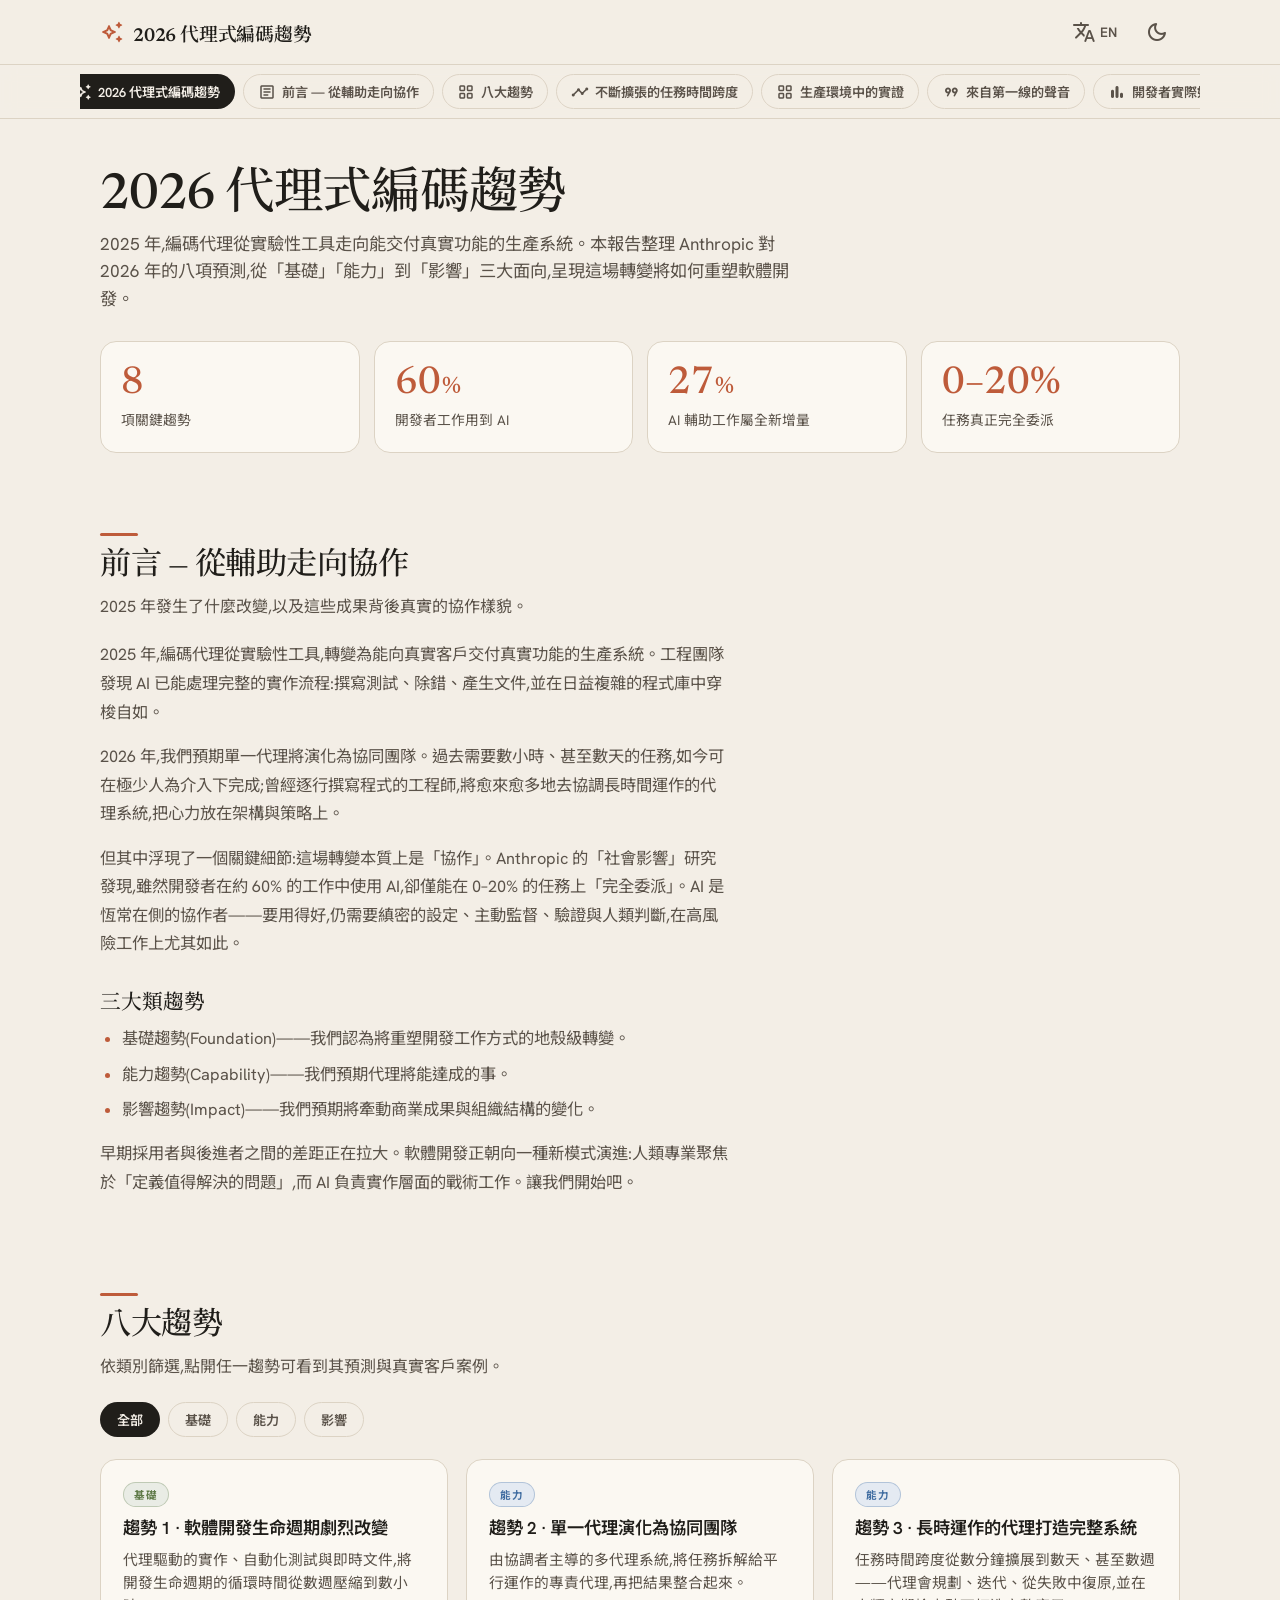
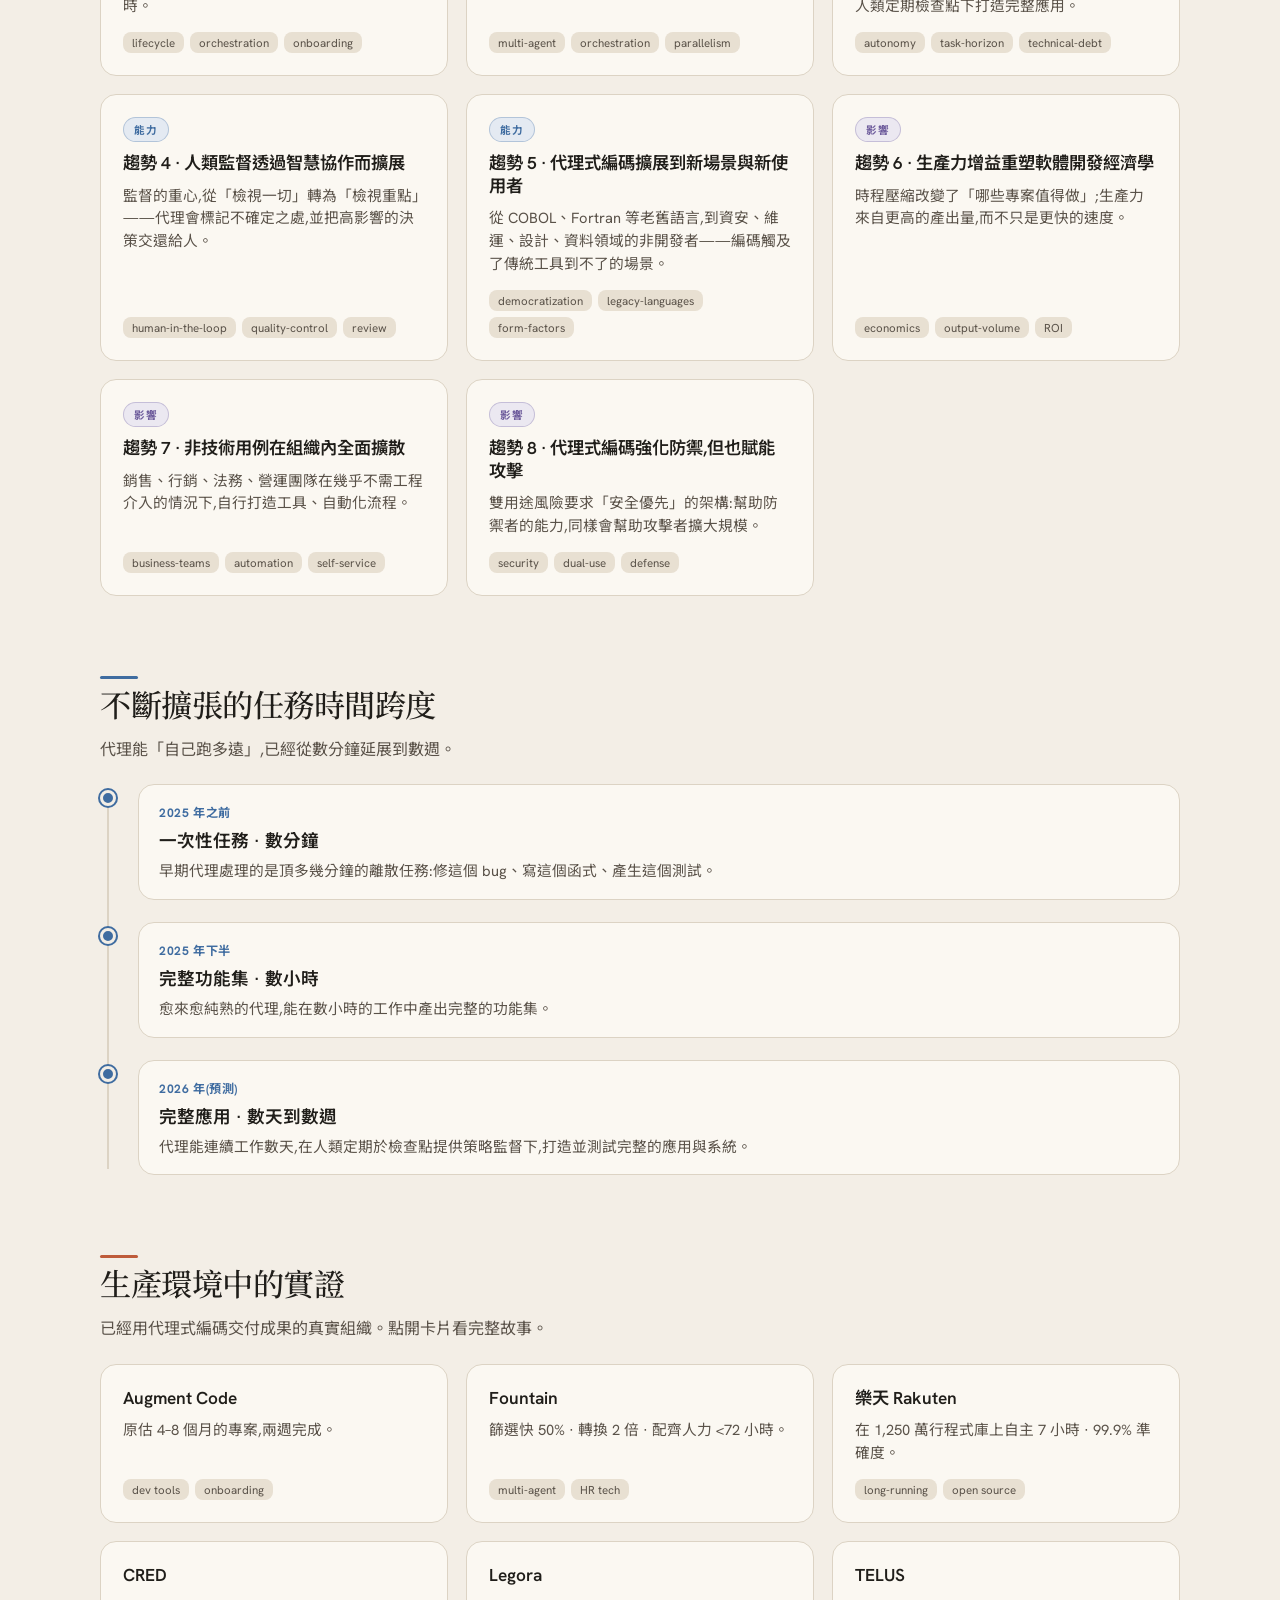
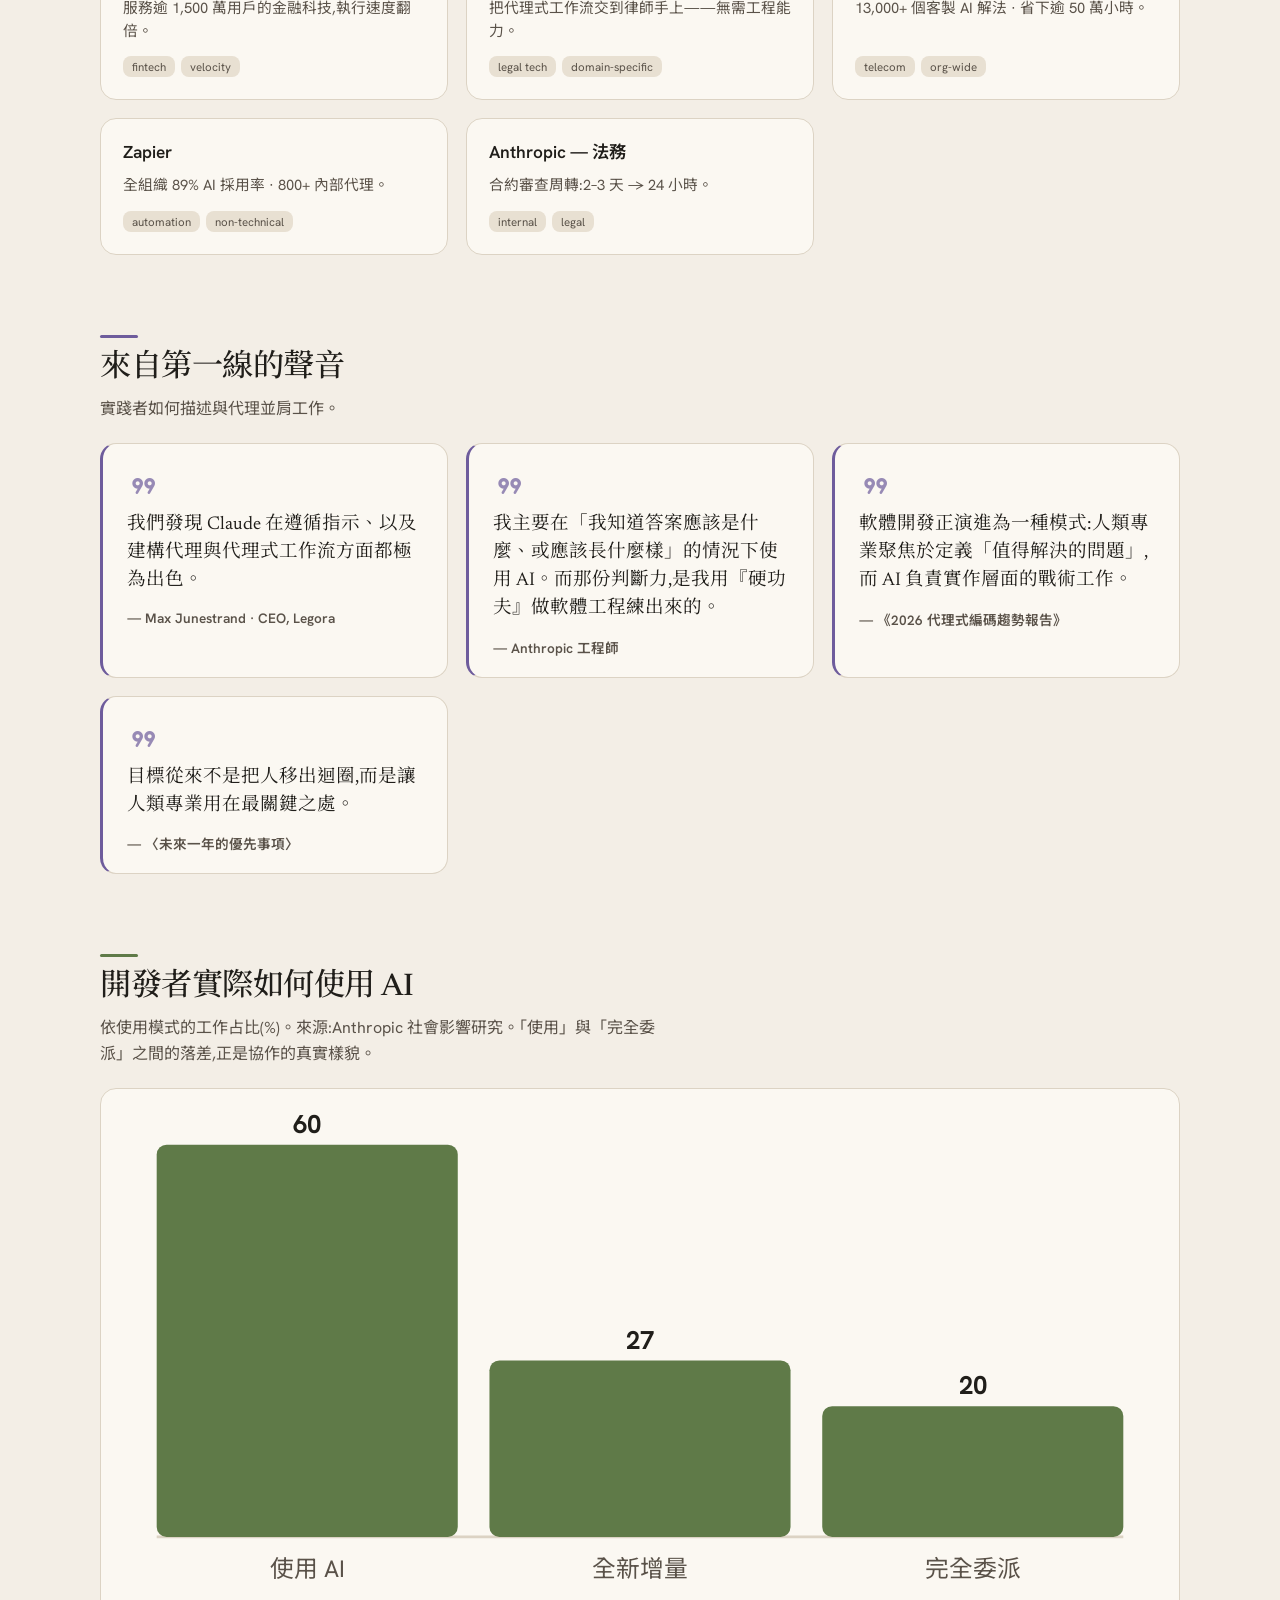
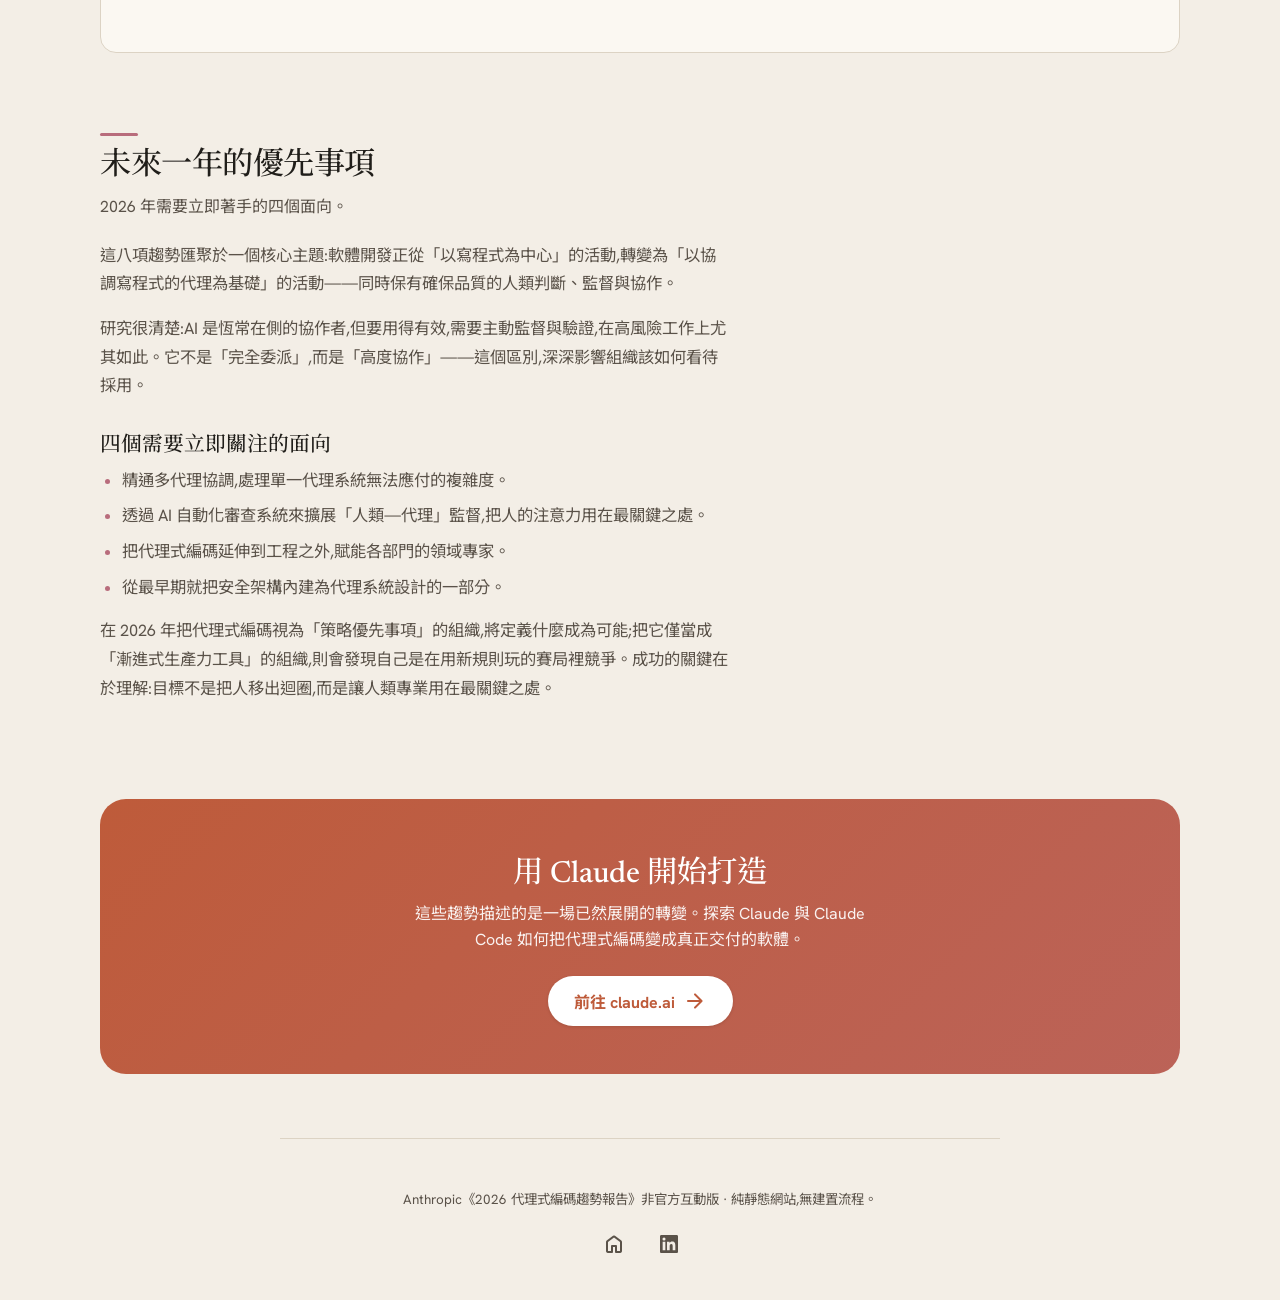
==== index.html @ 411f6395 "fix: 語言改由網址決定,切換鈕改成真的連結 原本要看哪一種語言是 localStorage 說了算:同一個網址在不同人的瀏覽器 裡會顯示不同語言,分享出去的連結也不保證對方看到的跟自己一樣。搜尋 " ====
<!DOCTYPE html>
<html lang="zh-Hant" data-theme="light">
<head>
  <!-- ==== Google Analytics 4 (Measurement ID: G-Z0P1RP3BFQ) ==== -->
  <script async src="https://www.googletagmanager.com/gtag/js?id=G-Z0P1RP3BFQ"></script>
  <script>
    window.dataLayer = window.dataLayer || [];
    function gtag(){ dataLayer.push(arguments); }
    gtag('js', new Date());
    gtag('config', 'G-Z0P1RP3BFQ');
  </script>

  <meta charset="UTF-8" />
  <meta name="viewport" content="width=device-width, initial-scale=1.0, viewport-fit=cover" />

  <!-- ==== Primary meta (filled by app.js from SITE_META) ==== -->
  <title>2026 代理式編碼趨勢 · 編碼代理正如何重塑軟體開發</title>
  <meta name="description" content="2025 年,編碼代理從實驗性工具走向能交付真實功能的生產系統。本報告整理 Anthropic 對 2026 年的八項預測,從「基礎」「能力」到「影響」三大面向,呈現這場轉變將如何重塑軟體開發。" />
  <link rel="canonical" href="https://anthropic-agentic-coding-trend-2026.peteraim.com/" />
  <meta name="theme-color" content="#BE5B3A" />

  <!-- ==== Open Graph ==== -->
  <meta property="og:type" content="website" />
  <meta property="og:title" content="2026 代理式編碼趨勢 · 編碼代理正如何重塑軟體開發" />
  <meta property="og:description" content="2025 年,編碼代理從實驗性工具走向能交付真實功能的生產系統。本報告整理 Anthropic 對 2026 年的八項預測,從「基礎」「能力」到「影響」三大面向,呈現這場轉變將如何重塑軟體開發。" />
  <meta property="og:url" content="https://anthropic-agentic-coding-trend-2026.peteraim.com/" />
  <meta property="og:image" content="https://anthropic-agentic-coding-trend-2026.peteraim.com/assets/og-image.png" />

  <!-- ==== Twitter ==== -->
  <meta name="twitter:card" content="summary_large_image" />
  <meta name="twitter:title" content="2026 代理式編碼趨勢 · 編碼代理正如何重塑軟體開發" />
  <meta name="twitter:description" content="2025 年,編碼代理從實驗性工具走向能交付真實功能的生產系統。本報告整理 Anthropic 對 2026 年的八項預測,從「基礎」「能力」到「影響」三大面向,呈現這場轉變將如何重塑軟體開發。" />
  <meta name="twitter:image" content="https://anthropic-agentic-coding-trend-2026.peteraim.com/assets/og-image.png" />

  <!-- ==== JSON-LD structured data ==== -->
  <script type="application/ld+json">
  {
    "@context": "https://schema.org",
    "@type": "WebSite",
    "name": "2026 代理式編碼趨勢 · 編碼代理正如何重塑軟體開發",
    "description": "2025 年,編碼代理從實驗性工具走向能交付真實功能的生產系統。本報告整理 Anthropic 對 2026 年的八項預測,從「基礎」「能力」到「影響」三大面向,呈現這場轉變將如何重塑軟體開發。",
    "url": "https://anthropic-agentic-coding-trend-2026.peteraim.com"
  }
  </script>

  <!-- ==== Fonts + icons (CDN, no local files) ==== -->
  <link rel="preconnect" href="https://fonts.googleapis.com" />
  <link rel="preconnect" href="https://fonts.gstatic.com" crossorigin />
  <link href="https://fonts.googleapis.com/css2?family=Newsreader:opsz,wght@6..72,400;6..72,500;6..72,600&family=Hanken+Grotesk:wght@400;500;600;700&family=Noto+Sans+TC:wght@400;500;700&family=Noto+Serif+TC:wght@500;600&display=swap" rel="stylesheet" />
  <link href="https://fonts.googleapis.com/css2?family=Material+Symbols+Rounded:opsz,wght,FILL,GRAD@24,400,0,0&display=swap" rel="stylesheet" />

  <link rel="stylesheet" href="assets/styles.css" />
</head>
<body>
  <!-- ==== App bar ==== -->
  <header class="appbar">
    <div class="appbar__inner">
      <a class="brand" href="#top">
        <span class="material-symbols-rounded brand__logo">auto_awesome</span>
        <span class="brand__name" id="brandName">2026 代理式編碼趨勢</span>
      </a>

      <div class="appbar__actions">
        <a class="icon-btn" id="langToggle" href="/en/"
           hreflang="en" rel="alternate" lang="en"
           title="English" aria-label="Read this page in English">
          <span class="material-symbols-rounded">translate</span>
          <span class="icon-btn__txt">EN</span>
        </a>

        <button class="icon-btn" id="themeToggle" type="button"
                title="Theme" aria-label="Toggle theme / 切換主題">
          <span class="material-symbols-rounded" id="themeIcon">dark_mode</span>
        </button>
      </div>
    </div>
  </header>

  <!-- ==== Sticky section nav (auto-generated anchor pills + scrollspy) ==== -->
  <nav class="sectionnav" id="sectionNav" aria-label="Section navigation">
    <div class="sectionnav__inner" id="sectionNavInner"></div>
  </nav>

  <span id="top"></span>

  <!-- ==== Composite sections (rendered in order from SITE_SECTIONS) ==== -->
  <main id="sections" aria-live="polite">
<section class="section section--hero" id="overview" aria-labelledby="overview-heading"><header class="section-head"><h2 id="overview-heading">2026 代理式編碼趨勢</h2><p class="section-head__sub">2025 年,編碼代理從實驗性工具走向能交付真實功能的生產系統。本報告整理 Anthropic 對 2026 年的八項預測,從「基礎」「能力」到「影響」三大面向,呈現這場轉變將如何重塑軟體開發。</p></header><div class="hero__stats"><div class="hero__stat" data-item=""><b class="hero__stat-value"><span data-count="8">8</span></b><span class="hero__stat-label">項關鍵趨勢</span></div><div class="hero__stat" data-item=""><b class="hero__stat-value"><span data-count="60">60</span><span class="hero__stat-affix">%</span></b><span class="hero__stat-label">開發者工作用到 AI</span></div><div class="hero__stat" data-item=""><b class="hero__stat-value"><span data-count="27">27</span><span class="hero__stat-affix">%</span></b><span class="hero__stat-label">AI 輔助工作屬全新增量</span></div><div class="hero__stat" data-item=""><b class="hero__stat-value"><span>0–20%</span></b><span class="hero__stat-label">任務真正完全委派</span></div></div></section><section class="section section--prose" id="foreword" aria-labelledby="foreword-heading"><header class="section-head"><h2 id="foreword-heading">前言 — 從輔助走向協作</h2><p class="section-head__sub">2025 年發生了什麼改變,以及這些成果背後真實的協作樣貌。</p></header><div class="prose" data-item=""><p>2025 年,編碼代理從實驗性工具,轉變為能向真實客戶交付真實功能的生產系統。工程團隊發現 AI 已能處理完整的實作流程:撰寫測試、除錯、產生文件,並在日益複雜的程式庫中穿梭自如。</p><p>2026 年,我們預期單一代理將演化為協同團隊。過去需要數小時、甚至數天的任務,如今可在極少人為介入下完成;曾經逐行撰寫程式的工程師,將愈來愈多地去協調長時間運作的代理系統,把心力放在架構與策略上。</p><p>但其中浮現了一個關鍵細節:這場轉變本質上是「協作」。Anthropic 的「社會影響」研究發現,雖然開發者在約 60% 的工作中使用 AI,卻僅能在 0–20% 的任務上「完全委派」。AI 是恆常在側的協作者——要用得好,仍需要縝密的設定、主動監督、驗證與人類判斷,在高風險工作上尤其如此。</p><h3>三大類趨勢</h3><ul><li>基礎趨勢(Foundation)——我們認為將重塑開發工作方式的地殼級轉變。</li><li>能力趨勢(Capability)——我們預期代理將能達成的事。</li><li>影響趨勢(Impact)——我們預期將牽動商業成果與組織結構的變化。</li></ul><p>早期採用者與後進者之間的差距正在拉大。軟體開發正朝向一種新模式演進:人類專業聚焦於「定義值得解決的問題」,而 AI 負責實作層面的戰術工作。讓我們開始吧。</p></div></section><section class="section section--cards" id="trends" aria-labelledby="trends-heading"><header class="section-head"><h2 id="trends-heading">八大趨勢</h2><p class="section-head__sub">依類別篩選,點開任一趨勢可看到其預測與真實客戶案例。</p></header><div class="chips" role="group" data-section="trends"><button class="chip chip--all chip--active" type="button" data-group="all" aria-pressed="true">全部</button><button class="chip chip--foundation" type="button" data-group="foundation" aria-pressed="false">基礎</button><button class="chip chip--capability" type="button" data-group="capability" aria-pressed="false">能力</button><button class="chip chip--impact" type="button" data-group="impact" aria-pressed="false">影響</button></div><div class="grid"><article class="card" tabindex="0" role="button" data-item="" data-group="foundation" data-slug="trend-1-sdlc" aria-label="趨勢 1 · 軟體開發生命週期劇烈改變"><div class="card__badges"><span class="card__badge badge--foundation">基礎</span></div><h3 class="card__title">趨勢 1 · 軟體開發生命週期劇烈改變</h3><p class="card__summary">代理驅動的實作、自動化測試與即時文件,將開發生命週期的循環時間從數週壓縮到數小時。</p><div class="card__tags"><span class="tag">lifecycle</span><span class="tag">orchestration</span><span class="tag">onboarding</span></div></article><article class="card" tabindex="0" role="button" data-item="" data-group="capability" data-slug="trend-2-coordinated-teams" aria-label="趨勢 2 · 單一代理演化為協同團隊"><div class="card__badges"><span class="card__badge badge--capability">能力</span></div><h3 class="card__title">趨勢 2 · 單一代理演化為協同團隊</h3><p class="card__summary">由協調者主導的多代理系統,將任務拆解給平行運作的專責代理,再把結果整合起來。</p><div class="card__tags"><span class="tag">multi-agent</span><span class="tag">orchestration</span><span class="tag">parallelism</span></div></article><article class="card" tabindex="0" role="button" data-item="" data-group="capability" data-slug="trend-3-long-running" aria-label="趨勢 3 · 長時運作的代理打造完整系統"><div class="card__badges"><span class="card__badge badge--capability">能力</span></div><h3 class="card__title">趨勢 3 · 長時運作的代理打造完整系統</h3><p class="card__summary">任務時間跨度從數分鐘擴展到數天、甚至數週——代理會規劃、迭代、從失敗中復原,並在人類定期檢查點下打造完整應用。</p><div class="card__tags"><span class="tag">autonomy</span><span class="tag">task-horizon</span><span class="tag">technical-debt</span></div></article><article class="card" tabindex="0" role="button" data-item="" data-group="capability" data-slug="trend-4-human-oversight" aria-label="趨勢 4 · 人類監督透過智慧協作而擴展"><div class="card__badges"><span class="card__badge badge--capability">能力</span></div><h3 class="card__title">趨勢 4 · 人類監督透過智慧協作而擴展</h3><p class="card__summary">監督的重心,從「檢視一切」轉為「檢視重點」——代理會標記不確定之處,並把高影響的決策交還給人。</p><div class="card__tags"><span class="tag">human-in-the-loop</span><span class="tag">quality-control</span><span class="tag">review</span></div></article><article class="card" tabindex="0" role="button" data-item="" data-group="capability" data-slug="trend-5-new-surfaces" aria-label="趨勢 5 · 代理式編碼擴展到新場景與新使用者"><div class="card__badges"><span class="card__badge badge--capability">能力</span></div><h3 class="card__title">趨勢 5 · 代理式編碼擴展到新場景與新使用者</h3><p class="card__summary">從 COBOL、Fortran 等老舊語言,到資安、維運、設計、資料領域的非開發者——編碼觸及了傳統工具到不了的場景。</p><div class="card__tags"><span class="tag">democratization</span><span class="tag">legacy-languages</span><span class="tag">form-factors</span></div></article><article class="card" tabindex="0" role="button" data-item="" data-group="impact" data-slug="trend-6-economics" aria-label="趨勢 6 · 生產力增益重塑軟體開發經濟學"><div class="card__badges"><span class="card__badge badge--impact">影響</span></div><h3 class="card__title">趨勢 6 · 生產力增益重塑軟體開發經濟學</h3><p class="card__summary">時程壓縮改變了「哪些專案值得做」;生產力來自更高的產出量,而不只是更快的速度。</p><div class="card__tags"><span class="tag">economics</span><span class="tag">output-volume</span><span class="tag">ROI</span></div></article><article class="card" tabindex="0" role="button" data-item="" data-group="impact" data-slug="trend-7-non-technical" aria-label="趨勢 7 · 非技術用例在組織內全面擴散"><div class="card__badges"><span class="card__badge badge--impact">影響</span></div><h3 class="card__title">趨勢 7 · 非技術用例在組織內全面擴散</h3><p class="card__summary">銷售、行銷、法務、營運團隊在幾乎不需工程介入的情況下,自行打造工具、自動化流程。</p><div class="card__tags"><span class="tag">business-teams</span><span class="tag">automation</span><span class="tag">self-service</span></div></article><article class="card" tabindex="0" role="button" data-item="" data-group="impact" data-slug="trend-8-security" aria-label="趨勢 8 · 代理式編碼強化防禦,但也賦能攻擊"><div class="card__badges"><span class="card__badge badge--impact">影響</span></div><h3 class="card__title">趨勢 8 · 代理式編碼強化防禦,但也賦能攻擊</h3><p class="card__summary">雙用途風險要求「安全優先」的架構:幫助防禦者的能力,同樣會幫助攻擊者擴大規模。</p><div class="card__tags"><span class="tag">security</span><span class="tag">dual-use</span><span class="tag">defense</span></div></article></div></section><section class="section section--timeline" id="evolution" data-accent="blue" aria-labelledby="evolution-heading"><header class="section-head"><h2 id="evolution-heading">不斷擴張的任務時間跨度</h2><p class="section-head__sub">代理能「自己跑多遠」,已經從數分鐘延展到數週。</p></header><ol class="timeline"><li class="tl-item" data-item=""><div class="tl-dot" aria-hidden="true"></div><div class="tl-card"><span class="tl-date">2025 年之前</span><h3 class="tl-title">一次性任務 · 數分鐘</h3><p class="tl-body">早期代理處理的是頂多幾分鐘的離散任務:修這個 bug、寫這個函式、產生這個測試。</p></div></li><li class="tl-item" data-item=""><div class="tl-dot" aria-hidden="true"></div><div class="tl-card"><span class="tl-date">2025 年下半</span><h3 class="tl-title">完整功能集 · 數小時</h3><p class="tl-body">愈來愈純熟的代理,能在數小時的工作中產出完整的功能集。</p></div></li><li class="tl-item" data-item=""><div class="tl-dot" aria-hidden="true"></div><div class="tl-card"><span class="tl-date">2026 年(預測)</span><h3 class="tl-title">完整應用 · 數天到數週</h3><p class="tl-body">代理能連續工作數天,在人類定期於檢查點提供策略監督下,打造並測試完整的應用與系統。</p></div></li></ol></section><section class="section section--cards" id="customers" aria-labelledby="customers-heading"><header class="section-head"><h2 id="customers-heading">生產環境中的實證</h2><p class="section-head__sub">已經用代理式編碼交付成果的真實組織。點開卡片看完整故事。</p></header><div class="grid"><article class="card" tabindex="0" role="button" data-item="" data-group="" data-slug="case-augment" aria-label="Augment Code"><h3 class="card__title">Augment Code</h3><p class="card__summary">原估 4–8 個月的專案,兩週完成。</p><div class="card__tags"><span class="tag">dev tools</span><span class="tag">onboarding</span></div></article><article class="card" tabindex="0" role="button" data-item="" data-group="" data-slug="case-fountain" aria-label="Fountain"><h3 class="card__title">Fountain</h3><p class="card__summary">篩選快 50% · 轉換 2 倍 · 配齊人力 &lt;72 小時。</p><div class="card__tags"><span class="tag">multi-agent</span><span class="tag">HR tech</span></div></article><article class="card" tabindex="0" role="button" data-item="" data-group="" data-slug="case-rakuten" aria-label="樂天 Rakuten"><h3 class="card__title">樂天 Rakuten</h3><p class="card__summary">在 1,250 萬行程式庫上自主 7 小時 · 99.9% 準確度。</p><div class="card__tags"><span class="tag">long-running</span><span class="tag">open source</span></div></article><article class="card" tabindex="0" role="button" data-item="" data-group="" data-slug="case-cred" aria-label="CRED"><h3 class="card__title">CRED</h3><p class="card__summary">服務逾 1,500 萬用戶的金融科技,執行速度翻倍。</p><div class="card__tags"><span class="tag">fintech</span><span class="tag">velocity</span></div></article><article class="card" tabindex="0" role="button" data-item="" data-group="" data-slug="case-legora" aria-label="Legora"><h3 class="card__title">Legora</h3><p class="card__summary">把代理式工作流交到律師手上——無需工程能力。</p><div class="card__tags"><span class="tag">legal tech</span><span class="tag">domain-specific</span></div></article><article class="card" tabindex="0" role="button" data-item="" data-group="" data-slug="case-telus" aria-label="TELUS"><h3 class="card__title">TELUS</h3><p class="card__summary">13,000+ 個客製 AI 解法 · 省下逾 50 萬小時。</p><div class="card__tags"><span class="tag">telecom</span><span class="tag">org-wide</span></div></article><article class="card" tabindex="0" role="button" data-item="" data-group="" data-slug="case-zapier" aria-label="Zapier"><h3 class="card__title">Zapier</h3><p class="card__summary">全組織 89% AI 採用率 · 800+ 內部代理。</p><div class="card__tags"><span class="tag">automation</span><span class="tag">non-technical</span></div></article><article class="card" tabindex="0" role="button" data-item="" data-group="" data-slug="case-anthropic-legal" aria-label="Anthropic — 法務"><h3 class="card__title">Anthropic — 法務</h3><p class="card__summary">合約審查周轉:2–3 天 → 24 小時。</p><div class="card__tags"><span class="tag">internal</span><span class="tag">legal</span></div></article></div></section><section class="section section--quotes" id="voices" data-accent="purple" aria-labelledby="voices-heading"><header class="section-head"><h2 id="voices-heading">來自第一線的聲音</h2><p class="section-head__sub">實踐者如何描述與代理並肩工作。</p></header><div class="quotes-grid"><figure class="quote-card" data-item=""><span class="material-symbols-rounded quote-mark" aria-hidden="true">format_quote</span><blockquote>我們發現 Claude 在遵循指示、以及建構代理與代理式工作流方面都極為出色。</blockquote><figcaption class="quote-by">— Max Junestrand · CEO, Legora</figcaption></figure><figure class="quote-card" data-item=""><span class="material-symbols-rounded quote-mark" aria-hidden="true">format_quote</span><blockquote>我主要在「我知道答案應該是什麼、或應該長什麼樣」的情況下使用 AI。而那份判斷力,是我用『硬功夫』做軟體工程練出來的。</blockquote><figcaption class="quote-by">— Anthropic 工程師</figcaption></figure><figure class="quote-card" data-item=""><span class="material-symbols-rounded quote-mark" aria-hidden="true">format_quote</span><blockquote>軟體開發正演進為一種模式:人類專業聚焦於定義「值得解決的問題」,而 AI 負責實作層面的戰術工作。</blockquote><figcaption class="quote-by">— 《2026 代理式編碼趨勢報告》</figcaption></figure><figure class="quote-card" data-item=""><span class="material-symbols-rounded quote-mark" aria-hidden="true">format_quote</span><blockquote>目標從來不是把人移出迴圈,而是讓人類專業用在最關鍵之處。</blockquote><figcaption class="quote-by">— 〈未來一年的優先事項〉</figcaption></figure></div></section><section class="section section--bars" id="data" data-accent="green" aria-labelledby="data-heading"><header class="section-head"><h2 id="data-heading">開發者實際如何使用 AI</h2><p class="section-head__sub">依使用模式的工作占比(%)。來源:Anthropic 社會影響研究。「使用」與「完全委派」之間的落差,正是協作的真實樣貌。</p></header><figure class="chart-card" data-item=""><div class="chart-wrap"><svg viewBox="0 0 520 260" role="img" preserveAspectRatio="xMidYMid meet" aria-label="開發者實際如何使用 AI"><title>開發者實際如何使用 AI</title><line class="axis-line" x1="16" y1="214" x2="504" y2="214"></line><rect class="bar-rect" x="16" y="16" width="152" height="198" rx="5"><title>使用 AI: 60</title></rect><text class="bar-value" x="92" y="10" text-anchor="middle">60</text><text class="bar-label" x="92" y="234" text-anchor="middle">使用 AI</text><rect class="bar-rect" x="184" y="124.9" width="152" height="89.1" rx="5"><title>全新增量: 27</title></rect><text class="bar-value" x="260" y="118.9" text-anchor="middle">27</text><text class="bar-label" x="260" y="234" text-anchor="middle">全新增量</text><rect class="bar-rect" x="352" y="148" width="152" height="66" rx="5"><title>完全委派: 20</title></rect><text class="bar-value" x="428" y="142" text-anchor="middle">20</text><text class="bar-label" x="428" y="234" text-anchor="middle">完全委派</text></svg></div></figure></section><section class="section section--prose" id="priorities" data-accent="pink" aria-labelledby="priorities-heading"><header class="section-head"><h2 id="priorities-heading">未來一年的優先事項</h2><p class="section-head__sub">2026 年需要立即著手的四個面向。</p></header><div class="prose" data-item=""><p>這八項趨勢匯聚於一個核心主題:軟體開發正從「以寫程式為中心」的活動,轉變為「以協調寫程式的代理為基礎」的活動——同時保有確保品質的人類判斷、監督與協作。</p><p>研究很清楚:AI 是恆常在側的協作者,但要用得有效,需要主動監督與驗證,在高風險工作上尤其如此。它不是「完全委派」,而是「高度協作」——這個區別,深深影響組織該如何看待採用。</p><h3>四個需要立即關注的面向</h3><ul><li>精通多代理協調,處理單一代理系統無法應付的複雜度。</li><li>透過 AI 自動化審查系統來擴展「人類—代理」監督,把人的注意力用在最關鍵之處。</li><li>把代理式編碼延伸到工程之外,賦能各部門的領域專家。</li><li>從最早期就把安全架構內建為代理系統設計的一部分。</li></ul><p>在 2026 年把代理式編碼視為「策略優先事項」的組織,將定義什麼成為可能;把它僅當成「漸進式生產力工具」的組織,則會發現自己是在用新規則玩的賽局裡競爭。成功的關鍵在於理解:目標不是把人移出迴圈,而是讓人類專業用在最關鍵之處。</p></div></section><section class="section section--cta" id="cta"><div class="cta-card" data-item=""><h2>用 Claude 開始打造</h2><p>這些趨勢描述的是一場已然展開的轉變。探索 Claude 與 Claude Code 如何把代理式編碼變成真正交付的軟體。</p><a class="cta-btn" href="https://claude.ai" target="_blank" rel="noopener">前往 claude.ai<span class="material-symbols-rounded" aria-hidden="true">arrow_forward</span></a></div></section>
</main>

  <!-- ==== Detail dialog (used by card sections) ==== -->
  <dialog class="dialog" id="dialog" aria-labelledby="dialogTitle">
    <div class="dialog__bar">
      <span class="dialog__spacer"></span>
      <button class="icon-btn" id="dialogClose" type="button" aria-label="Close / 關閉">
        <span class="material-symbols-rounded">close</span>
      </button>
    </div>
    <div class="dialog__body" id="dialogBody"></div>
  </dialog>

  <!-- ==== Footer ==== -->
  <footer class="footer">
    <p id="footerText" data-i18n="footer">Anthropic《2026 代理式編碼趨勢報告》非官方互動版 · 純靜態網站,無建置流程。</p>
      <div class="profile-links" style="display:flex;gap:12px;justify-content:center;align-items:center;margin-top:10px">
        <a class="icon-btn" href="https://www.peteraim.com" target="_blank" rel="noopener" title="Home" aria-label="Back to peteraim.com / 返回首頁">
          <span class="material-symbols-rounded">home</span>
        </a>
        <a class="icon-btn" href="https://www.linkedin.com/in/ai-med/" target="_blank" rel="noopener" title="LinkedIn" aria-label="LinkedIn (opens in new tab)">
          <svg viewBox="0 0 24 24" width="18" height="18" fill="currentColor" aria-hidden="true"><path d="M20.45 20.45h-3.55v-5.57c0-1.33-.02-3.04-1.85-3.04-1.85 0-2.13 1.45-2.13 2.94v5.67H9.36V9h3.41v1.56h.05c.47-.9 1.63-1.85 3.36-1.85 3.6 0 4.27 2.37 4.27 5.45v6.29zM5.34 7.43a2.06 2.06 0 1 1 0-4.12 2.06 2.06 0 0 1 0 4.12zM7.12 20.45H3.56V9h3.56v11.45zM22.22 0H1.77C.79 0 0 .77 0 1.72v20.56C0 23.23.79 24 1.77 24h20.45c.98 0 1.78-.77 1.78-1.72V1.72C24 .77 23.2 0 22.22 0z"/></svg>
        </a>
      </div>
  </footer>

  <!-- ==== Scripts (order matters: data first) ==== -->
  <script src="data/data.js"></script>
  <script src="assets/app.js"></script>
</body>
</html>
---- assets/styles.css ----
/* =========================================================================
   2026 Agentic Coding Trends · composite
   Claude brand editorial skin layered on the MD3 token system.
   Pure CSS, no preprocessor, no build step.

   The palette mirrors Anthropic's report: warm ivory ground, terracotta /
   clay accent, near-black serif display headings, and four section accents
   (green / blue / purple / pink) echoing the report's category divider pages.
   ========================================================================= */

/* ---- Tokens : LIGHT (default) — warm ivory + terracotta ---- */
:root,
[data-theme="light"] {
  --primary:               #BE5B3A;   /* clay / terracotta */
  --on-primary:            #FFFFFF;
  --primary-container:     #F4DACD;
  --on-primary-container:  #561F0C;
  --secondary:             #6E655A;
  --secondary-container:   #E9E0D2;
  --on-secondary-container:#2A251E;
  --tertiary:              #9A6A4D;
  --tertiary-container:    #F2D9C8;

  --background:            #F3EEE6;   /* Anthropic-ivory ground */
  --on-background:         #201E1A;
  --surface:               #F3EEE6;
  --surface-container:     #FBF8F2;   /* card "paper", lifts off the ground */
  --surface-container-high:#FFFFFF;
  --surface-variant:       #E8E0D2;
  --on-surface:            #201E1A;
  --on-surface-variant:    #5A5249;

  --outline:               #9A9085;
  --outline-variant:       #DCD3C4;
  --error:                 #B3261E;
  --shadow:                rgba(60,42,28,.16);

  /* section accents (echo the report's divider pages) */
  --accent-green:  #5F7A48;
  --accent-blue:   #3F6CA0;
  --accent-purple: #6E5C9C;
  --accent-pink:   #B86C7C;

  --elev-1: 0 1px 2px rgba(60,42,28,.08), 0 1px 3px 1px rgba(60,42,28,.05);
  --elev-2: 0 2px 8px 2px rgba(60,42,28,.09), 0 1px 2px rgba(60,42,28,.10);
  --elev-3: 0 8px 24px 4px rgba(60,42,28,.16), 0 2px 6px rgba(60,42,28,.12);

  --radius-sm: 8px;
  --radius:    16px;
  --radius-lg: 26px;

  --font-serif: "Newsreader", "Noto Serif TC", Georgia, "Times New Roman", serif;
  --font-body:  "Hanken Grotesk", "Noto Sans TC", system-ui, -apple-system, "Segoe UI", sans-serif;
}

/* ---- Tokens : DARK — warm near-black ---- */
[data-theme="dark"] {
  --primary:               #E89A7C;
  --on-primary:            #4A1B0A;
  --primary-container:     #6E3B27;
  --on-primary-container:  #F4DACD;
  --secondary:             #CFC3B2;
  --secondary-container:   #4A4339;
  --on-secondary-container:#EDE3D4;
  --tertiary:              #E0B49B;
  --tertiary-container:    #5A3A28;

  --background:            #1A1714;
  --on-background:         #ECE5DA;
  --surface:               #1A1714;
  --surface-container:     #241F1A;
  --surface-container-high:#2E2823;
  --surface-variant:       #3A332B;
  --on-surface:            #ECE5DA;
  --on-surface-variant:    #C4BAAC;

  --outline:               #8A8073;
  --outline-variant:       #3E372F;
  --error:                 #F2B8B5;
  --shadow:                rgba(0,0,0,.45);

  --accent-green:  #9CB67E;
  --accent-blue:   #82A9DA;
  --accent-purple: #B5A2E2;
  --accent-pink:   #E3A4B1;
}

/* ---- per-section accent (set by app.js from sec.accent) ---- */
[data-accent="green"]  { --section-accent: var(--accent-green);  }
[data-accent="blue"]   { --section-accent: var(--accent-blue);   }
[data-accent="purple"] { --section-accent: var(--accent-purple); }
[data-accent="pink"]   { --section-accent: var(--accent-pink);   }

/* ---- Reset / base ---- */
* { box-sizing: border-box; }
html { scroll-behavior: smooth; }
body {
  margin: 0;
  font-family: var(--font-body);
  background: var(--background);
  color: var(--on-background);
  -webkit-font-smoothing: antialiased;
  text-rendering: optimizeLegibility;
  transition: background .2s, color .2s;
  overflow-x: hidden;
}
a { color: inherit; text-decoration: none; }
.material-symbols-rounded {
  font-variation-settings: "FILL" 0, "wght" 400, "GRAD" 0, "opsz" 24;
  line-height: 1;
  user-select: none;
}

/* ---- App bar ---- */
.appbar {
  position: sticky;
  top: 0;
  z-index: 30;
  background: color-mix(in srgb, var(--background) 85%, transparent);
  backdrop-filter: saturate(150%) blur(10px);
  border-bottom: 1px solid var(--outline-variant);
}
.appbar__inner {
  max-width: 1120px;
  margin: 0 auto;
  padding: 12px 20px;
  display: flex;
  align-items: center;
  gap: 12px;
}
.brand {
  display: flex;
  align-items: center;
  gap: 9px;
  font-family: var(--font-serif);
  font-weight: 600;
  font-size: 1.18rem;
  letter-spacing: -.01em;
  color: var(--on-surface);
  min-width: 0;
  overflow: hidden;
}
.brand__logo { color: var(--primary); flex: 0 0 auto; }
.brand__name { overflow: hidden; text-overflow: ellipsis; white-space: nowrap; }
.appbar__actions { margin-left: auto; display: flex; align-items: center; gap: 6px; flex: 0 0 auto; }

/* ---- Icon button ---- */
.icon-btn {
  display: inline-flex;
  align-items: center;
  gap: 4px;
  border: none;
  background: transparent;
  color: var(--on-surface-variant);
  border-radius: var(--radius-lg);
  padding: 8px 11px;
  cursor: pointer;
  font: inherit;
  transition: background .15s, color .15s;
}
.icon-btn:hover { background: var(--surface-container-high); color: var(--on-surface); }
.icon-btn__txt { font-size: .85rem; font-weight: 600; }

/* ---- Sticky section nav (scrollspy) ---- */
.sectionnav {
  position: sticky;
  top: 57px;
  z-index: 25;
  background: color-mix(in srgb, var(--background) 90%, transparent);
  backdrop-filter: saturate(160%) blur(8px);
  border-bottom: 1px solid var(--outline-variant);
}
.sectionnav__inner {
  max-width: 1120px;
  margin: 0 auto;
  padding: 9px 16px;
  display: flex;
  gap: 8px;
  overflow-x: auto;
  scrollbar-width: none;
}
.sectionnav__inner::-webkit-scrollbar { display: none; }
.navpill {
  display: inline-flex;
  align-items: center;
  gap: 6px;
  flex: 0 0 auto;
  padding: 7px 14px;
  border-radius: var(--radius-lg);
  font-size: .82rem;
  font-weight: 600;
  color: var(--on-surface-variant);
  border: 1px solid var(--outline-variant);
  background: transparent;
  white-space: nowrap;
  cursor: pointer;
  transition: background .15s, color .15s, border-color .15s;
}
.navpill .material-symbols-rounded { font-size: 18px; }
.navpill:hover { background: var(--surface-container-high); color: var(--on-surface); }
.navpill--active {
  background: var(--on-surface);
  color: var(--surface);
  border-color: transparent;
}

/* ---- Section scaffolding ---- */
.section {
  max-width: 1120px;
  margin: 0 auto;
  padding: 64px 20px 16px;
  scroll-margin-top: 116px;
}
.section-head { margin-bottom: 22px; }
.section-head h2 {
  position: relative;
  margin: 0 0 8px;
  padding-top: 16px;
  font-family: var(--font-serif);
  font-size: clamp(1.5rem, 3vw, 1.95rem);
  font-weight: 500;
  letter-spacing: -.015em;
  line-height: 1.18;
  color: var(--on-surface);
}
.section-head h2::before {
  content: "";
  position: absolute;
  top: 0; left: 0;
  width: 38px; height: 3px;
  border-radius: 2px;
  background: var(--section-accent, var(--primary));
}
.section-head__sub {
  margin: 0;
  max-width: 64ch;
  font-size: 1rem;
  line-height: 1.6;
  color: var(--on-surface-variant);
}

/* ---- HERO ---- */
.section--hero { padding-top: 52px; }
.section--hero .section-head h2 {
  padding-top: 0;
  font-size: clamp(2.1rem, 5.6vw, 3.1rem);
  line-height: 1.04;
  letter-spacing: -.025em;
  color: var(--on-background);
}
.section--hero .section-head h2::before { display: none; }
.section--hero .section-head__sub { font-size: 1.08rem; max-width: 70ch; margin-top: 6px; }
.hero__stats {
  display: grid;
  grid-template-columns: repeat(auto-fit, minmax(150px, 1fr));
  gap: 14px;
  margin-top: 28px;
}
.hero__stat {
  background: var(--surface-container);
  border-radius: var(--radius);
  padding: 22px 20px;
  display: flex;
  flex-direction: column;
  gap: 6px;
  border: 1px solid var(--outline-variant);
}
.hero__stat-value {
  display: inline-flex;
  align-items: baseline;
  gap: 1px;
  font-family: var(--font-serif);
  font-size: 2.4rem;
  font-weight: 500;
  color: var(--section-accent, var(--primary));
  font-variant-numeric: tabular-nums;
  line-height: 1.05;
}
.hero__stat-affix { font-size: 1.5rem; font-weight: 500; }
.hero__stat-label { font-size: .86rem; line-height: 1.4; color: var(--on-surface-variant); }

/* ---- Filter chips ---- */
.chips { display: flex; flex-wrap: wrap; gap: 8px; margin: 0 0 22px; }
.chip {
  font: inherit;
  font-size: .82rem;
  font-weight: 600;
  padding: 7px 16px;
  border-radius: var(--radius-lg);
  cursor: pointer;
  background: transparent;
  color: var(--on-surface-variant);
  border: 1px solid var(--outline-variant);
  transition: background .15s, color .15s, border-color .15s;
}
.chip:hover { background: var(--surface-container-high); color: var(--on-surface); }
.chip--active { color: var(--surface); border-color: transparent; }
.chip--all.chip--active        { background: var(--on-surface); }
.chip--foundation.chip--active { background: var(--accent-green); }
.chip--capability.chip--active { background: var(--accent-blue); }
.chip--impact.chip--active     { background: var(--accent-purple); }

/* ---- CARDS grid ---- */
.grid {
  display: grid;
  grid-template-columns: repeat(auto-fill, minmax(280px, 1fr));
  gap: 18px;
}
.card {
  background: var(--surface-container);
  border-radius: var(--radius);
  padding: 22px;
  cursor: pointer;
  border: 1px solid var(--outline-variant);
  transition: box-shadow .18s, transform .18s, border-color .18s;
  display: flex;
  flex-direction: column;
  gap: 10px;
}
/* `.card{display:flex}` would otherwise override the UA [hidden] rule, so the
   category filter could never hide a card. Re-assert hide at higher specificity. */
.card[hidden] { display: none; }
.card:hover,
.card:focus-visible {
  box-shadow: var(--elev-2);
  transform: translateY(-3px);
  border-color: color-mix(in srgb, var(--primary) 40%, var(--outline-variant));
  outline: none;
}
.card__badges { display: flex; flex-wrap: wrap; gap: 6px; }
.card__badge {
  --c: var(--accent-purple);
  font-size: .66rem;
  font-weight: 700;
  letter-spacing: .09em;
  text-transform: uppercase;
  padding: 4px 10px;
  border-radius: 999px;
  color: var(--c);
  background: color-mix(in srgb, var(--c) 14%, var(--surface-container-high));
  border: 1px solid color-mix(in srgb, var(--c) 30%, transparent);
}
.badge--foundation { --c: var(--accent-green); }
.badge--capability { --c: var(--accent-blue); }
.badge--impact     { --c: var(--accent-purple); }
.card__title {
  margin: 0;
  font-size: 1.08rem;
  font-weight: 600;
  line-height: 1.32;
  color: var(--on-surface);
}
.card__summary {
  margin: 0;
  font-size: .92rem;
  line-height: 1.55;
  color: var(--on-surface-variant);
}
.card__tags { margin-top: auto; display: flex; flex-wrap: wrap; gap: 6px; padding-top: 4px; }
.tag {
  font-size: .72rem;
  color: var(--on-surface-variant);
  background: var(--surface-variant);
  padding: 3px 9px;
  border-radius: var(--radius-sm);
}

/* ---- TIMELINE ---- */
.timeline { list-style: none; margin: 0; padding: 0; position: relative; }
.timeline::before {
  content: "";
  position: absolute;
  left: 7px; top: 6px; bottom: 6px;
  width: 2px;
  background: var(--outline-variant);
}
.tl-item { position: relative; padding: 0 0 22px 38px; }
.tl-item:last-child { padding-bottom: 0; }
.tl-dot {
  position: absolute;
  left: 0; top: 6px;
  width: 16px; height: 16px;
  border-radius: 50%;
  background: var(--section-accent, var(--primary));
  border: 3px solid var(--background);
  box-shadow: 0 0 0 2px var(--section-accent, var(--primary));
}
.tl-card {
  background: var(--surface-container);
  border-radius: var(--radius);
  padding: 16px 20px;
  border: 1px solid var(--outline-variant);
}
.tl-date {
  font-size: .76rem;
  font-weight: 700;
  letter-spacing: .05em;
  text-transform: uppercase;
  color: var(--section-accent, var(--primary));
}
.tl-title { margin: 5px 0 7px; font-size: 1.1rem; font-weight: 600; color: var(--on-surface); }
.tl-body { margin: 0; font-size: .92rem; line-height: 1.6; color: var(--on-surface-variant); }

/* ---- BARS (inline SVG) ---- */
.chart-card {
  margin: 0;
  background: var(--surface-container);
  border-radius: var(--radius);
  padding: 24px;
  border: 1px solid var(--outline-variant);
}
.chart-wrap { width: 100%; }
.chart-wrap svg { width: 100%; height: auto; display: block; }
.bar-rect { fill: var(--section-accent, var(--primary)); transition: opacity .15s; }
.bar-rect:hover { opacity: .82; }
.bar-value { fill: var(--on-surface); font-size: 13px; font-weight: 700; font-family: var(--font-body); }
.bar-label { fill: var(--on-surface-variant); font-size: 12px; font-family: var(--font-body); }
.axis-line { stroke: var(--outline-variant); stroke-width: 1.5; }

/* ---- ACCORDION (unused here, kept for completeness) ---- */
.accordion { display: flex; flex-direction: column; gap: 10px; }
.acc-item {
  background: var(--surface-container);
  border-radius: var(--radius);
  border: 1px solid var(--outline-variant);
  overflow: hidden;
}
.acc-q {
  display: flex; align-items: center; justify-content: space-between; gap: 12px;
  padding: 16px 18px; cursor: pointer; font-weight: 600; color: var(--on-surface); list-style: none;
}
.acc-q::-webkit-details-marker { display: none; }
.acc-chevron { transition: transform .2s; color: var(--on-surface-variant); }
.acc-item[open] .acc-chevron { transform: rotate(180deg); }
.acc-a { padding: 0 18px 18px; font-size: .92rem; line-height: 1.6; color: var(--on-surface-variant); }

/* ---- QUOTES ---- */
.quotes-grid {
  display: grid;
  grid-template-columns: repeat(auto-fit, minmax(260px, 1fr));
  gap: 18px;
}
.quote-card {
  margin: 0;
  position: relative;
  background: var(--surface-container);
  border-radius: var(--radius);
  padding: 26px 24px 20px;
  border: 1px solid var(--outline-variant);
  border-left: 3px solid var(--section-accent, var(--primary));
}
.quote-mark { font-size: 32px; color: var(--section-accent, var(--primary)); opacity: .7; }
.quote-card blockquote {
  margin: 4px 0 14px;
  font-family: var(--font-serif);
  font-size: 1.16rem;
  font-weight: 400;
  line-height: 1.5;
  color: var(--on-surface);
}
.quote-by { font-size: .85rem; font-weight: 600; color: var(--on-surface-variant); }

/* ---- PROSE ---- */
.prose { max-width: 70ch; color: var(--on-surface-variant); font-size: 1.02rem; }
.prose h3 {
  font-family: var(--font-serif);
  color: var(--on-surface);
  font-size: 1.3rem;
  font-weight: 500;
  margin: 26px 0 10px;
}
.prose p { line-height: 1.75; margin: 0 0 16px; }
.prose ul { margin: 0 0 16px; padding-left: 22px; line-height: 1.7; }
.prose li { margin-bottom: 8px; }
.prose li::marker { color: var(--section-accent, var(--primary)); }

/* ---- CTA ---- */
.section--cta { padding-bottom: 28px; }
.cta-card {
  background: linear-gradient(135deg, var(--primary), color-mix(in srgb, var(--primary) 55%, var(--accent-pink)));
  border-radius: var(--radius-lg);
  padding: 48px 32px;
  text-align: center;
  color: #fff;
}
.cta-card h2 { margin: 0 0 10px; font-family: var(--font-serif); font-weight: 500; font-size: 1.9rem; color: #fff; }
.cta-card p { margin: 0 auto 24px; max-width: 54ch; color: rgba(255,255,255,.92); line-height: 1.6; }
.cta-btn {
  display: inline-flex;
  align-items: center;
  gap: 8px;
  background: #fff;
  color: var(--primary);
  padding: 13px 26px;
  border-radius: var(--radius-lg);
  font-weight: 700;
  box-shadow: var(--elev-1);
  transition: box-shadow .15s, transform .15s;
}
.cta-btn:hover { box-shadow: var(--elev-2); transform: translateY(-1px); }

/* ---- Dialog ---- */
.dialog {
  border: none;
  border-radius: var(--radius-lg);
  background: var(--surface-container-high);
  color: var(--on-surface);
  max-width: 640px;
  width: calc(100% - 32px);
  padding: 0;
  box-shadow: var(--elev-3);
}
.dialog::backdrop { background: rgba(40,28,18,.5); }
.dialog__bar {
  display: flex;
  align-items: center;
  padding: 8px 12px;
  border-bottom: 1px solid var(--outline-variant);
  position: sticky;
  top: 0;
  background: var(--surface-container-high);
  z-index: 1;
}
.dialog__spacer { flex: 1; }
.dialog__body { padding: 28px; }
.dialog__body h2 {
  margin-top: 0;
  font-family: var(--font-serif);
  font-weight: 500;
  font-size: 1.5rem;
  line-height: 1.2;
  color: var(--on-surface);
}
.dialog__body > p { color: var(--on-surface-variant); line-height: 1.7; }
.dialog__body .card__tags { margin: 0 0 16px; }
.dialog__body h3 {
  font-family: var(--font-serif);
  font-weight: 500;
  font-size: 1.15rem;
  margin: 22px 0 10px;
  color: var(--on-surface);
}
.dialog__list { margin: 0; padding-left: 20px; }
.dialog__list li { margin-bottom: 9px; line-height: 1.6; color: var(--on-surface-variant); }
.case {
  margin-top: 22px;
  padding: 16px 18px;
  border-radius: var(--radius);
  background: color-mix(in srgb, var(--primary) 8%, var(--surface-container));
  border: 1px solid var(--outline-variant);
}
.case__co {
  margin: 0 0 6px;
  font-size: .76rem;
  font-weight: 700;
  letter-spacing: .06em;
  text-transform: uppercase;
  color: var(--primary);
}
.case p:last-child { margin: 0; line-height: 1.65; color: var(--on-surface-variant); }
.case__link { color: var(--primary); font-weight: 700; }

/* ---- Footer ---- */
.footer {
  text-align: center;
  padding: 36px 20px;
  margin-top: 36px;
  max-width: 720px;
  margin-left: auto;
  margin-right: auto;
  color: var(--on-surface-variant);
  font-size: .84rem;
  line-height: 1.6;
  border-top: 1px solid var(--outline-variant);
}

/* ---- Responsive ---- */
@media (max-width: 600px) {
  .grid, .quotes-grid { grid-template-columns: 1fr; }
  .icon-btn__txt { font-size: .8rem; }
  .section { padding-top: 48px; padding-left: 16px; padding-right: 16px; }
  .dialog__body { padding: 22px; }
}
@media (max-width: 375px) {
  .appbar__inner, .sectionnav__inner, .section { padding-left: 14px; padding-right: 14px; }
  .hero__stats { grid-template-columns: repeat(2, 1fr); }
  .hero__stat-value { font-size: 2rem; }
}

/* Respect reduced-motion: skip smooth scroll + transitions */
@media (prefers-reduced-motion: reduce) {
  html { scroll-behavior: auto; }
  * { transition: none !important; }
}
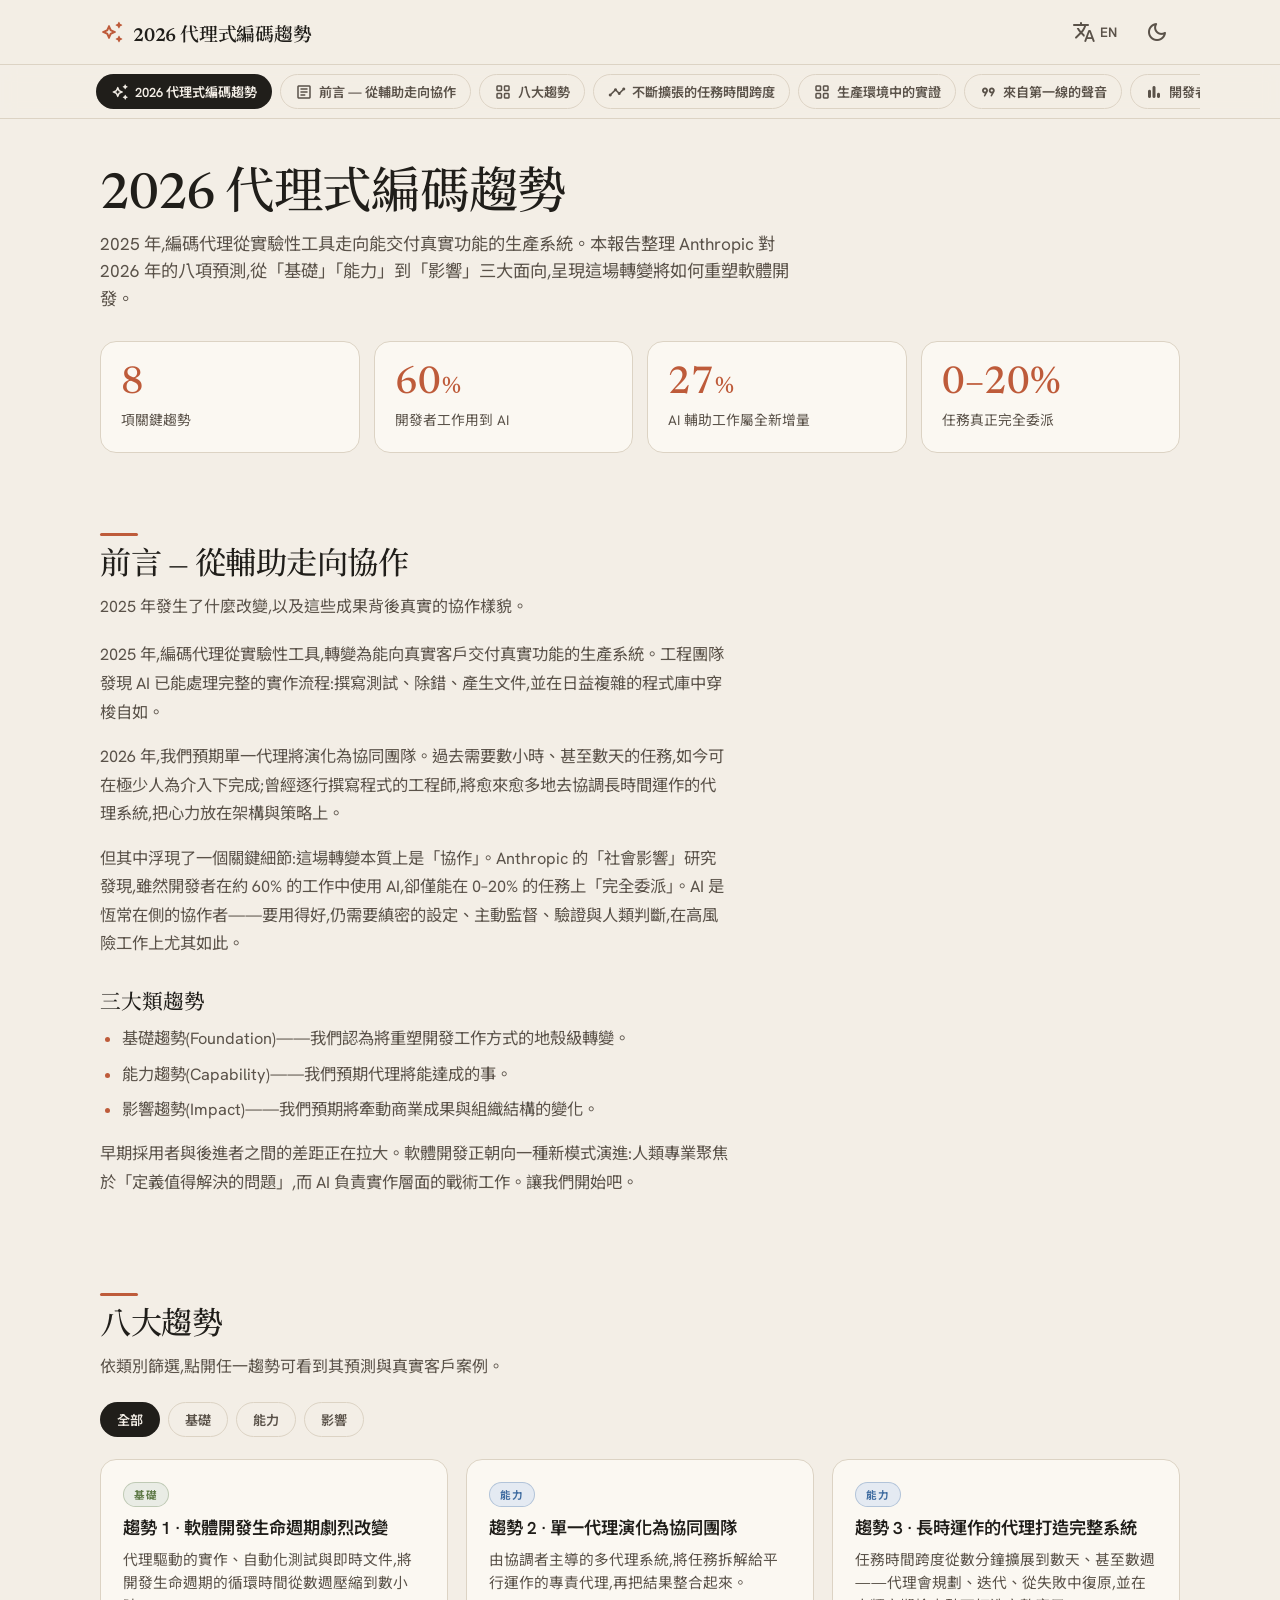
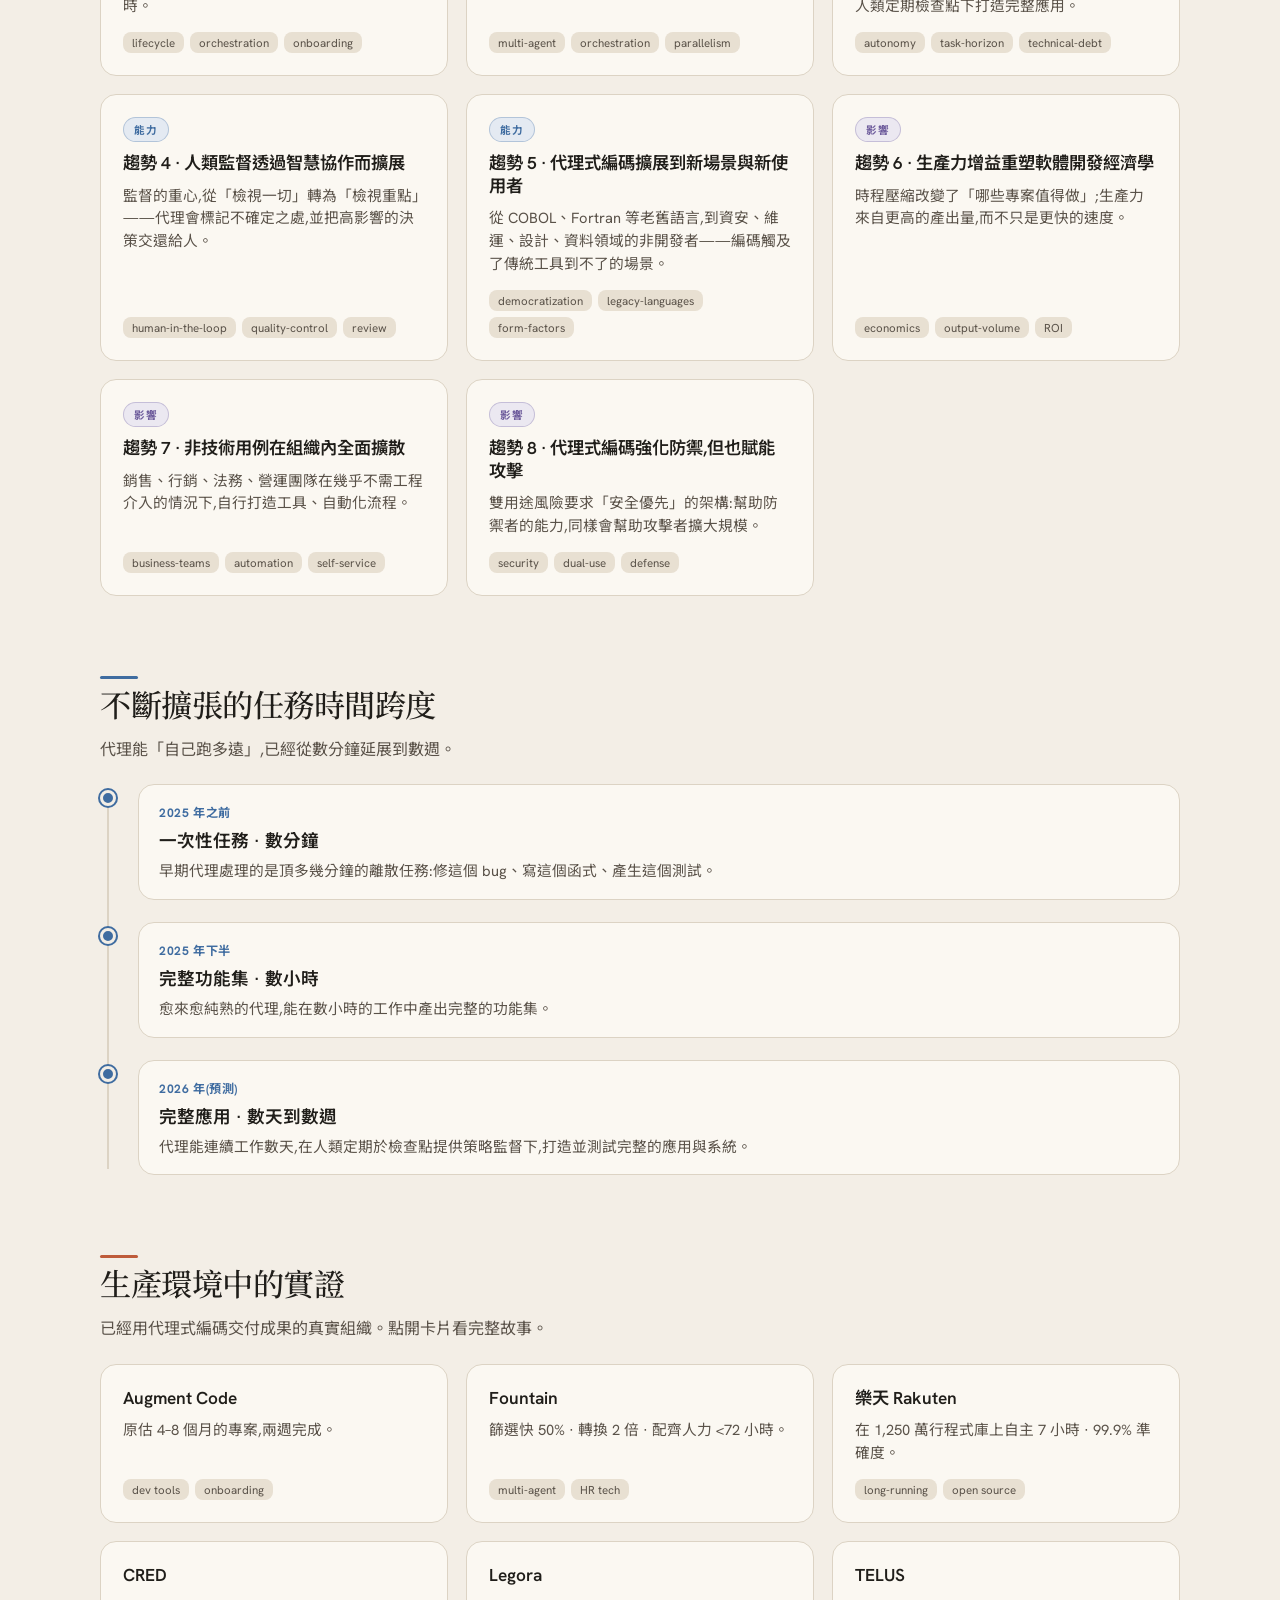
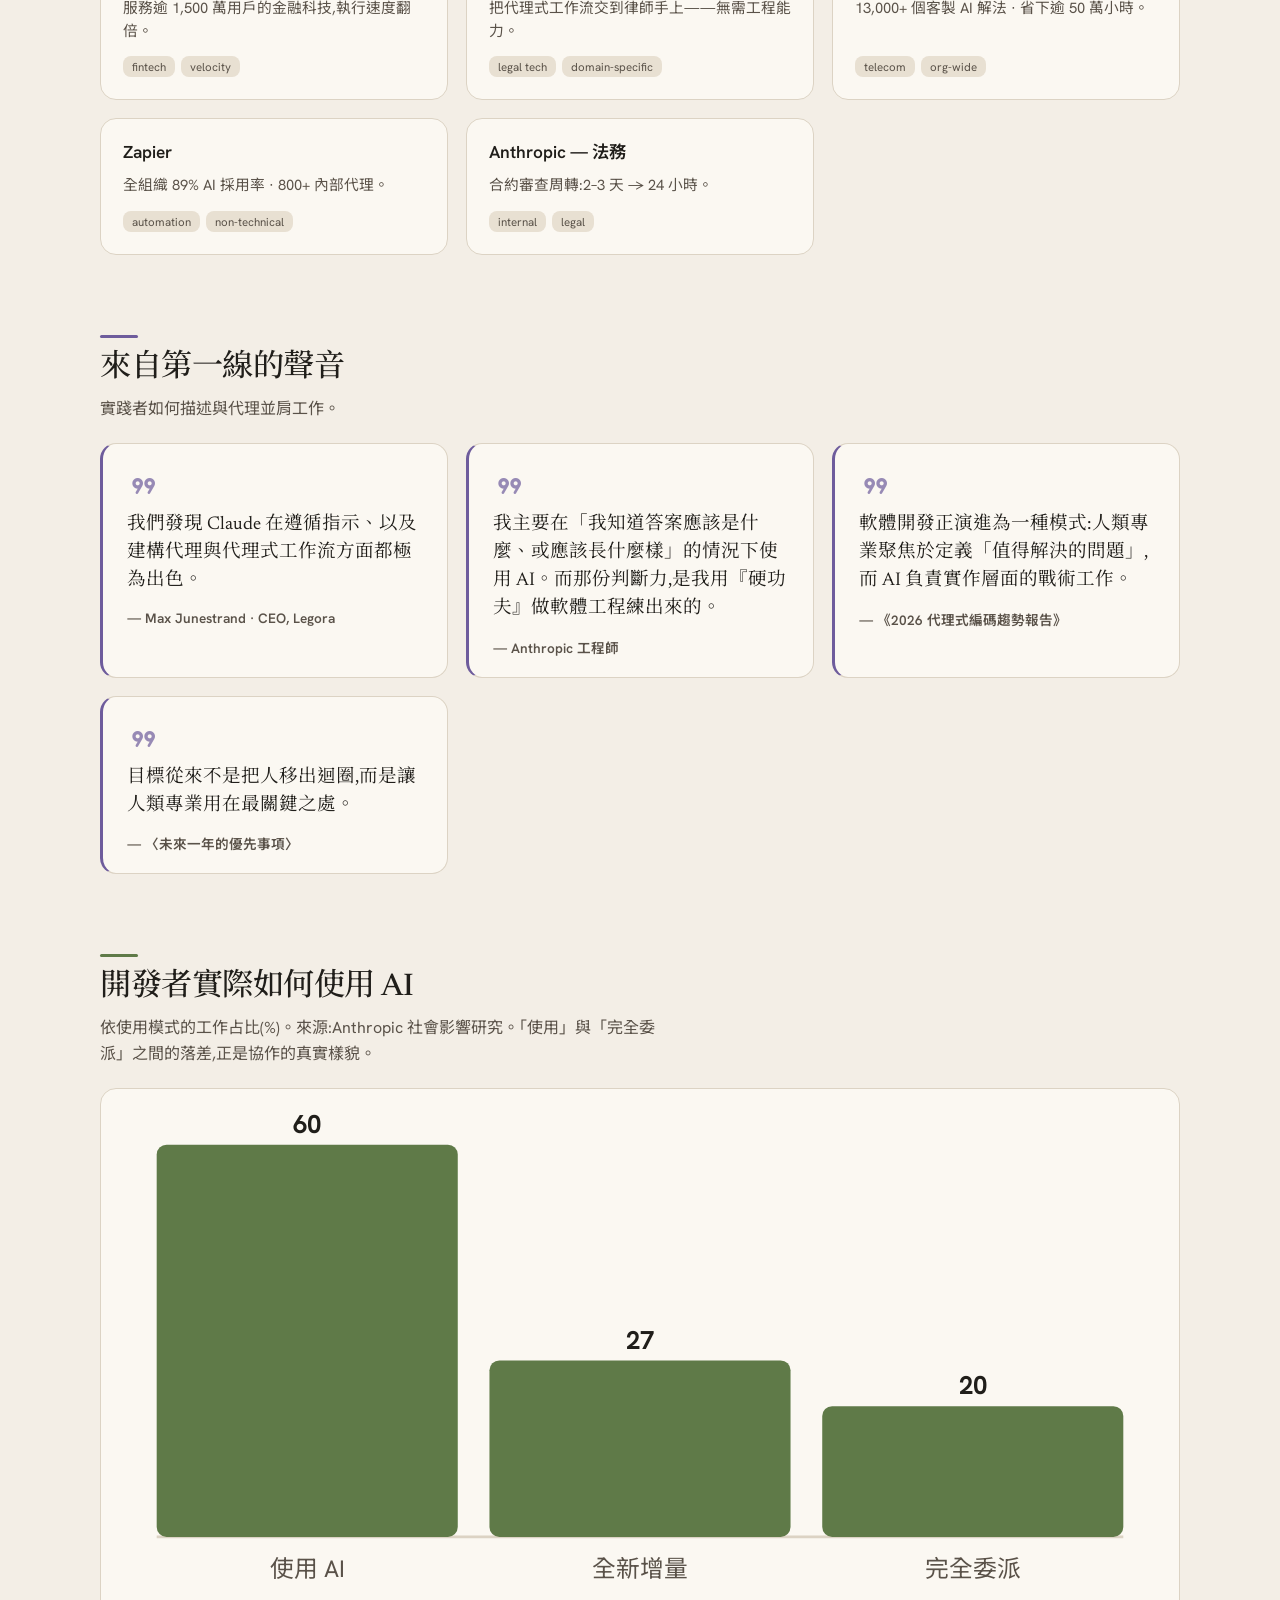
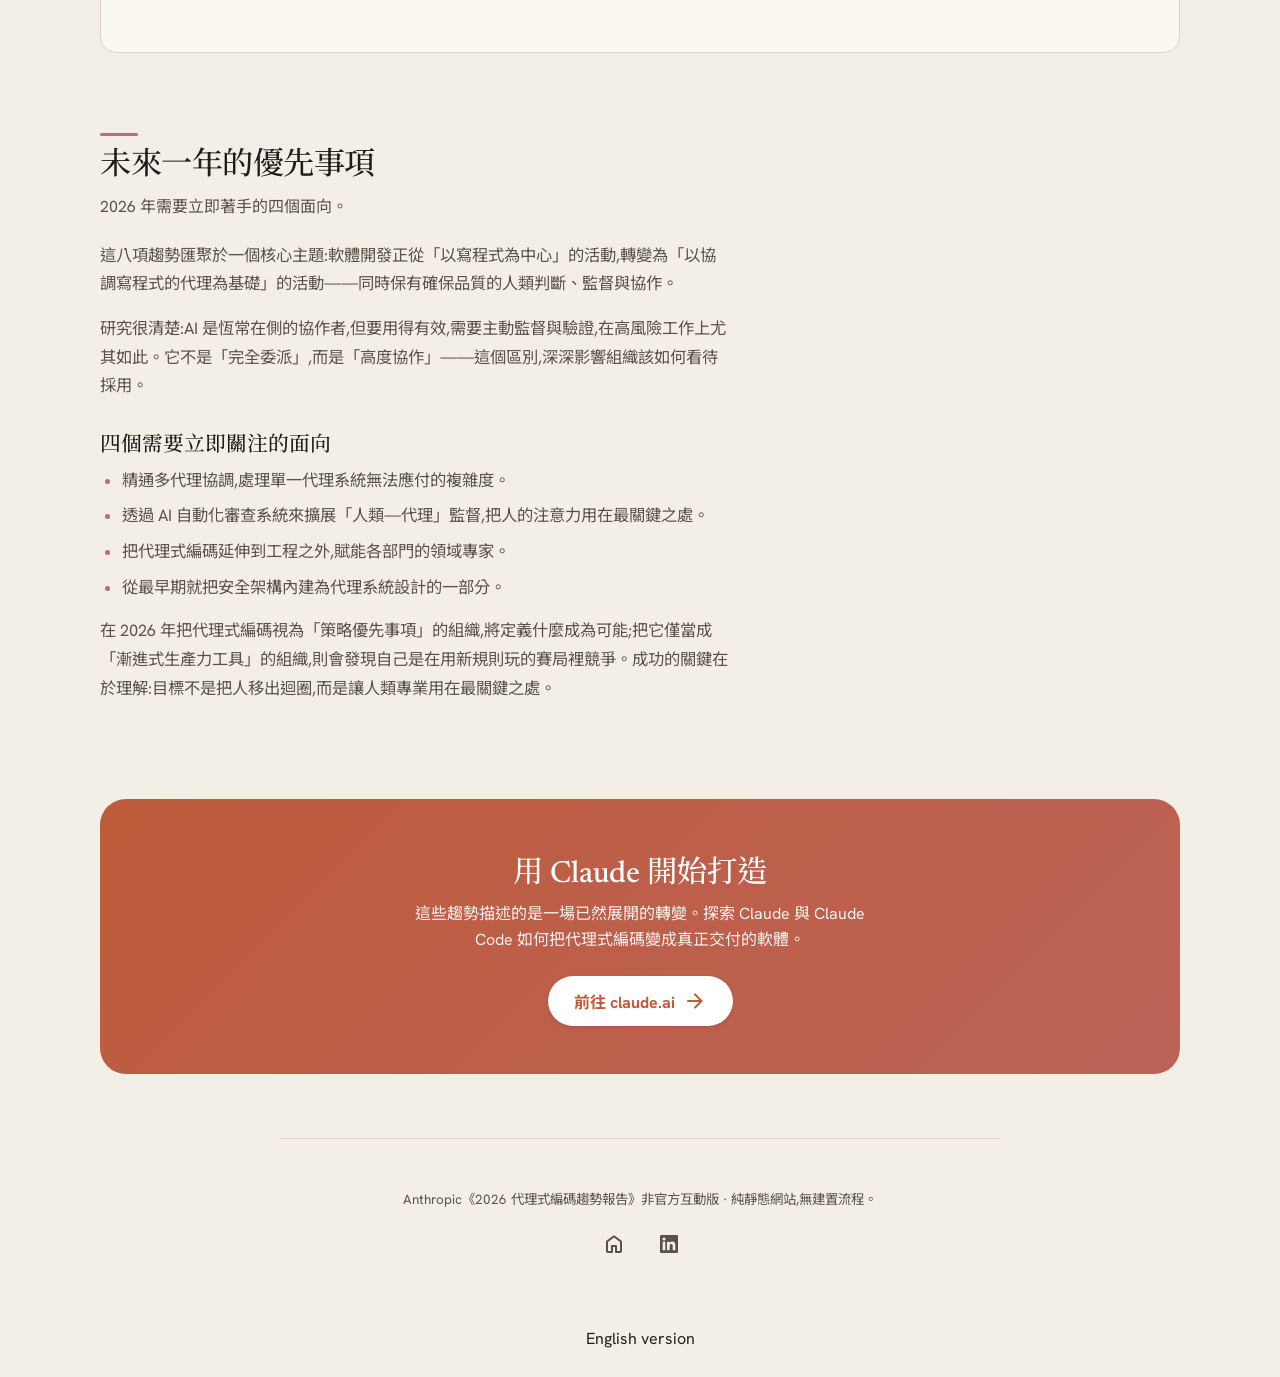
==== commit 709356c9: "feat: 英文版有了自己的網址 /en/,兩頁互相標註 hreflang 英文內容原本只放在 JS 的字典裡,沒有自己的網址,對搜尋引擎與任何 想直接分享英文版的人來說等於不存在。現在中文留在原本的" ====
--- a/index.html
+++ b/index.html
@@ -17,6 +17,9 @@
   <title>2026 代理式編碼趨勢 · 編碼代理正如何重塑軟體開發</title>
   <meta name="description" content="2025 年,編碼代理從實驗性工具走向能交付真實功能的生產系統。本報告整理 Anthropic 對 2026 年的八項預測,從「基礎」「能力」到「影響」三大面向,呈現這場轉變將如何重塑軟體開發。" />
   <link rel="canonical" href="https://anthropic-agentic-coding-trend-2026.peteraim.com/" />
+  <link rel="alternate" hreflang="zh-Hant" href="https://anthropic-agentic-coding-trend-2026.peteraim.com/" />
+  <link rel="alternate" hreflang="en" href="https://anthropic-agentic-coding-trend-2026.peteraim.com/en/" />
+  <link rel="alternate" hreflang="x-default" href="https://anthropic-agentic-coding-trend-2026.peteraim.com/" />
   <meta name="theme-color" content="#BE5B3A" />
 
   <!-- ==== Open Graph ==== -->
@@ -115,5 +118,6 @@
   <!-- ==== Scripts (order matters: data first) ==== -->
   <script src="data/data.js"></script>
   <script src="assets/app.js"></script>
+<p class="lang-alt-link" style="text-align:center;padding:12px;"><a href="/en/" hreflang="en" rel="alternate" lang="en">English version</a></p>
 </body>
 </html>
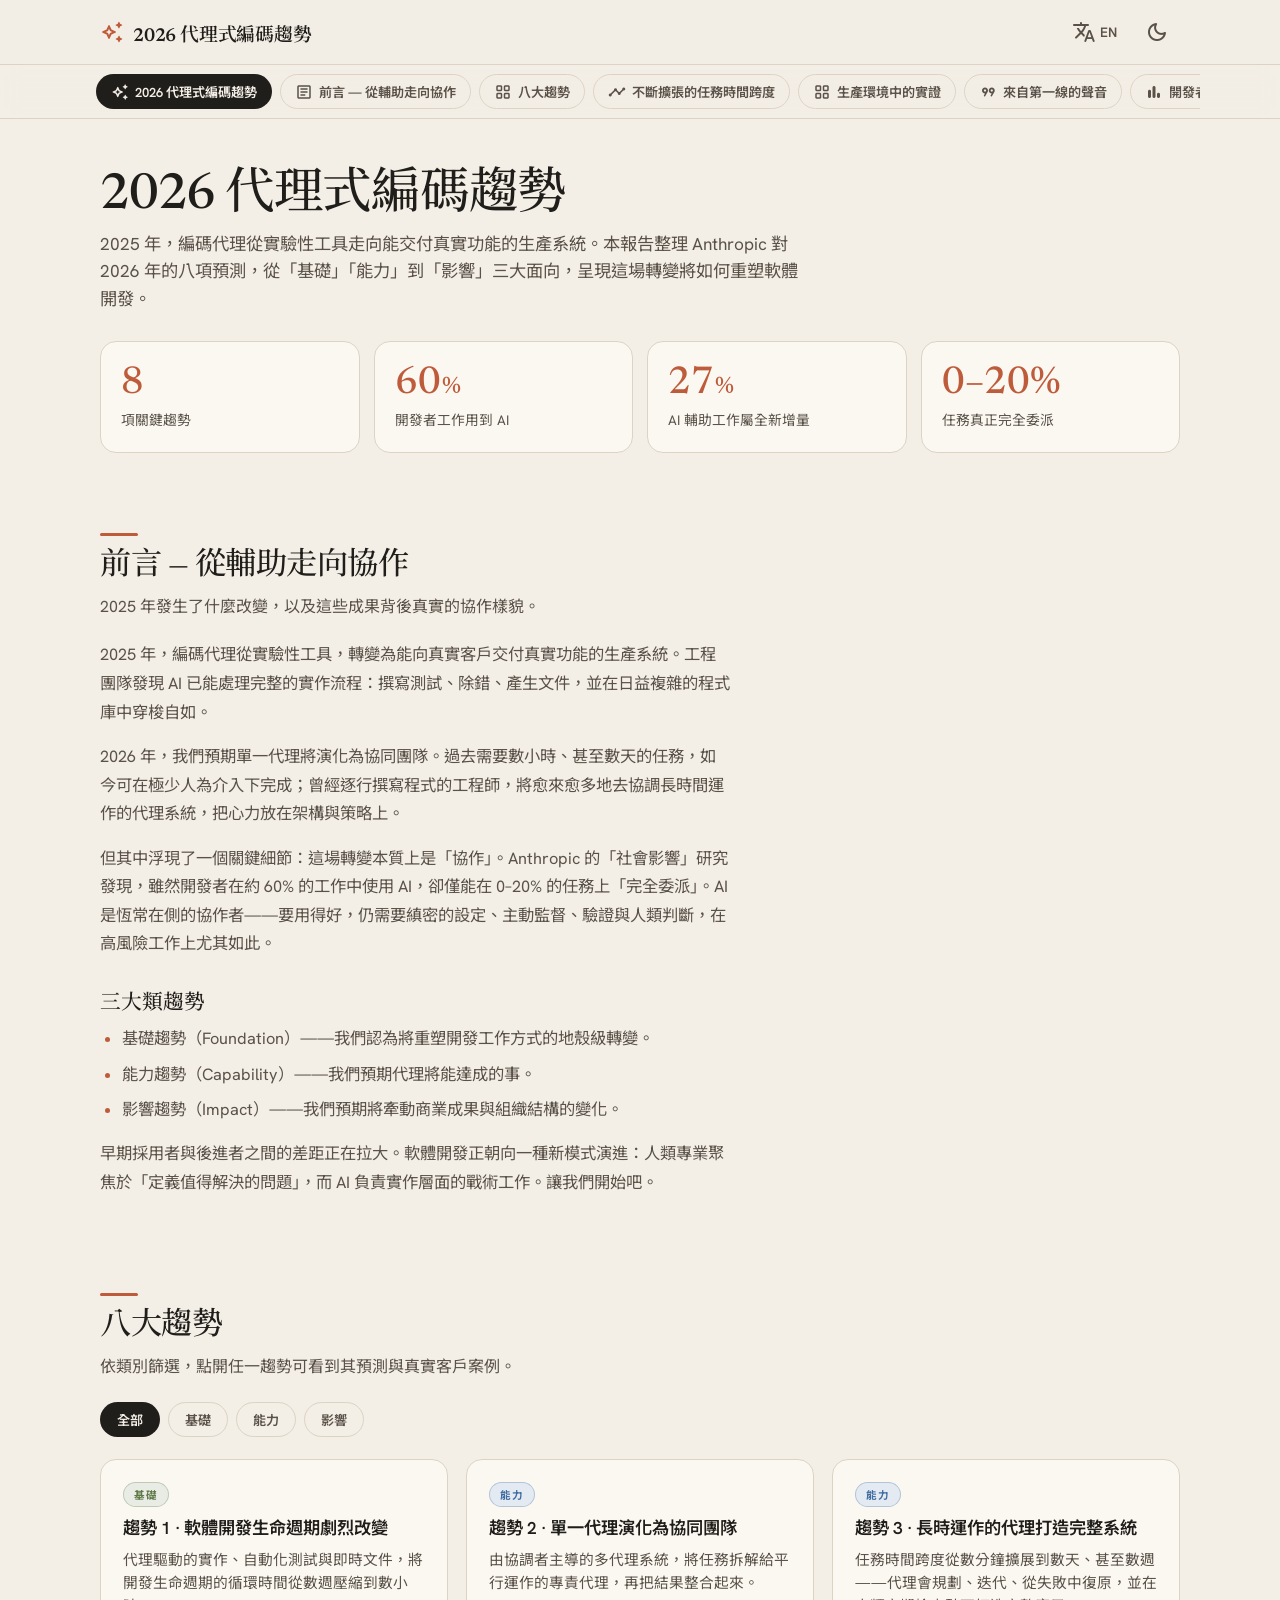
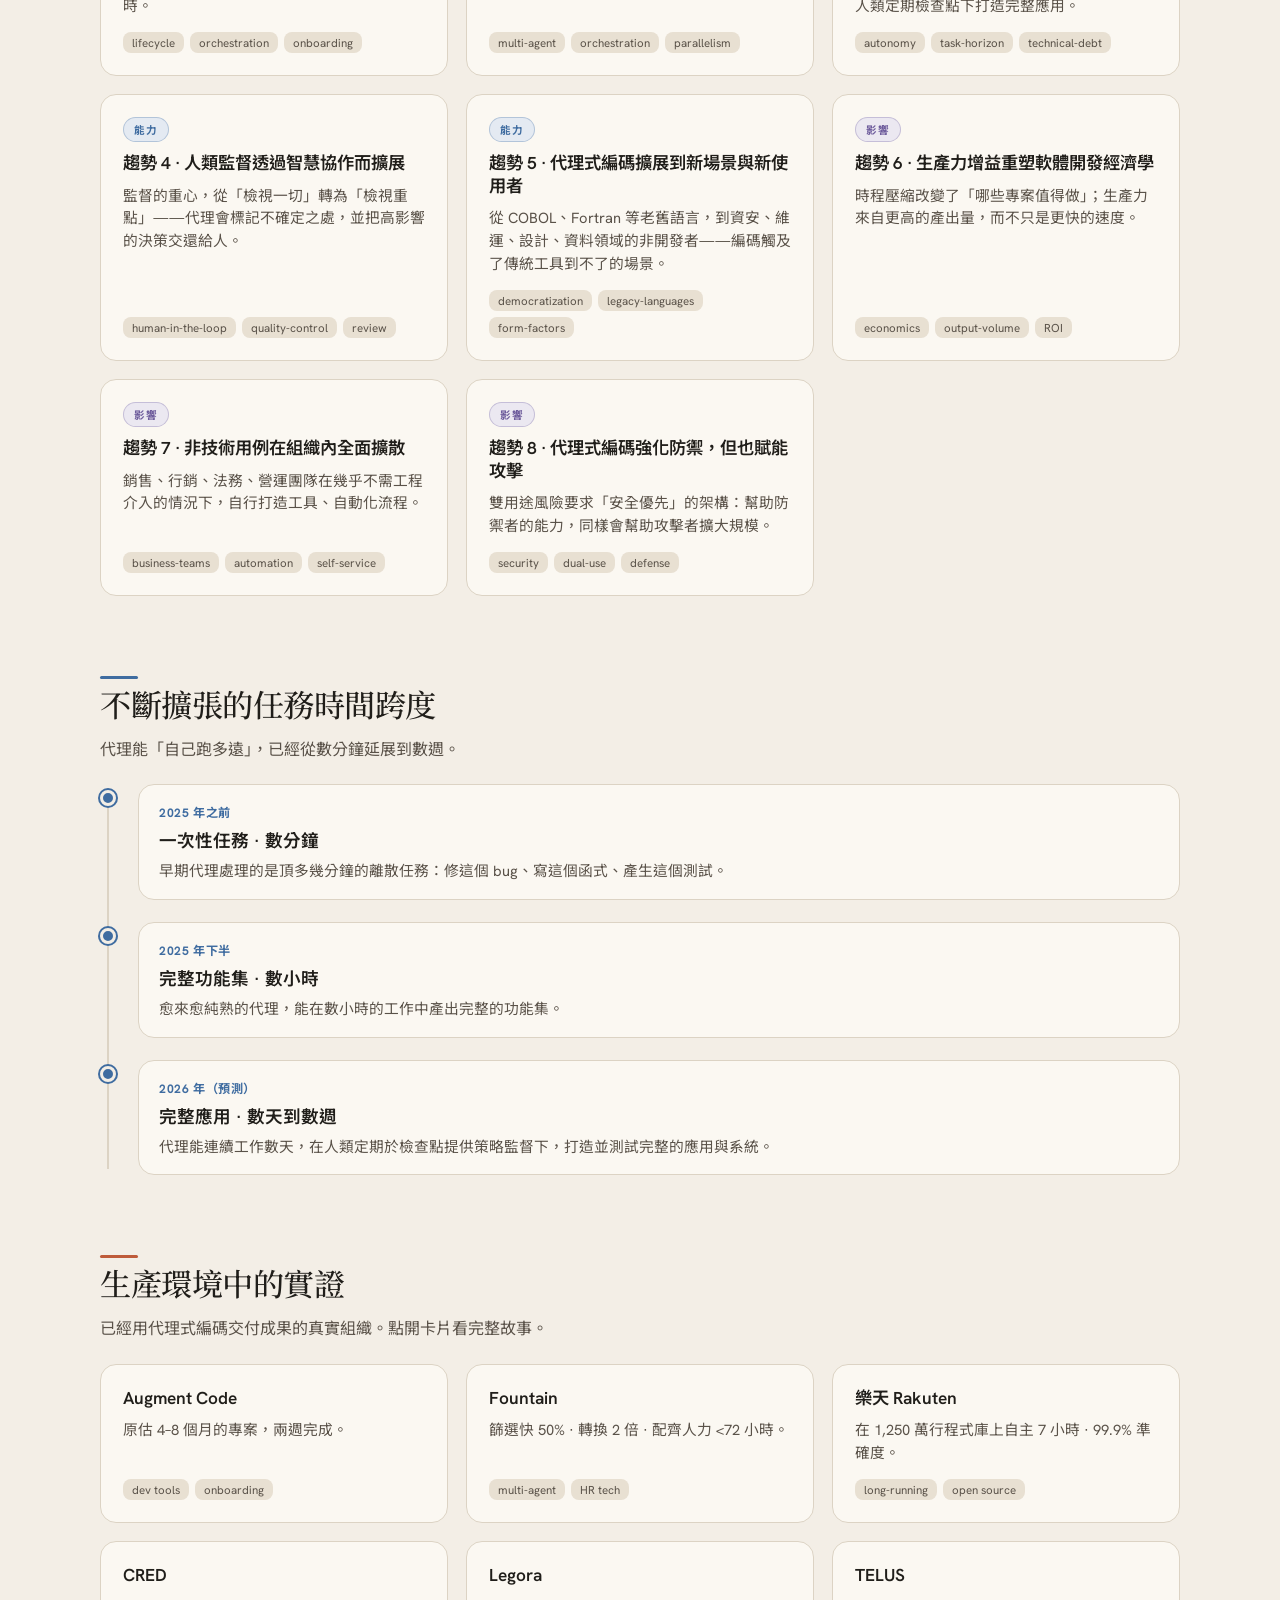
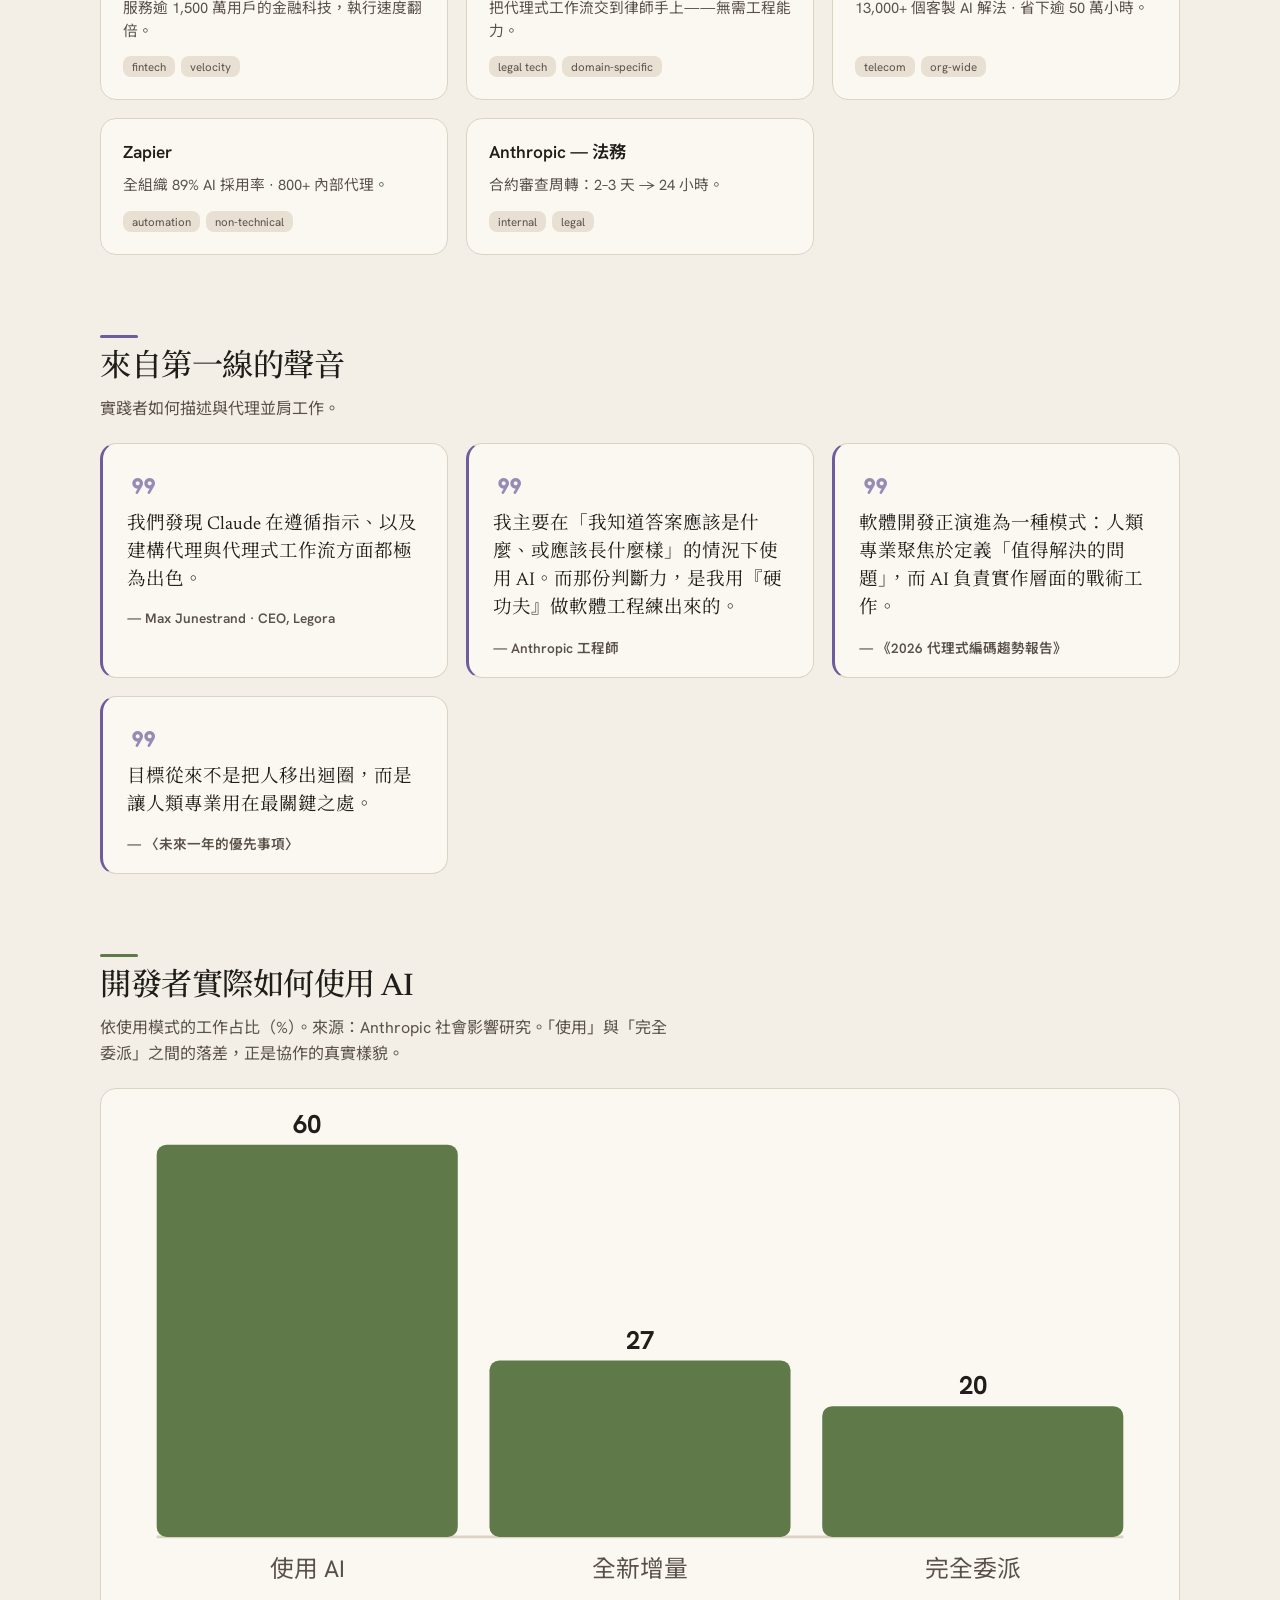
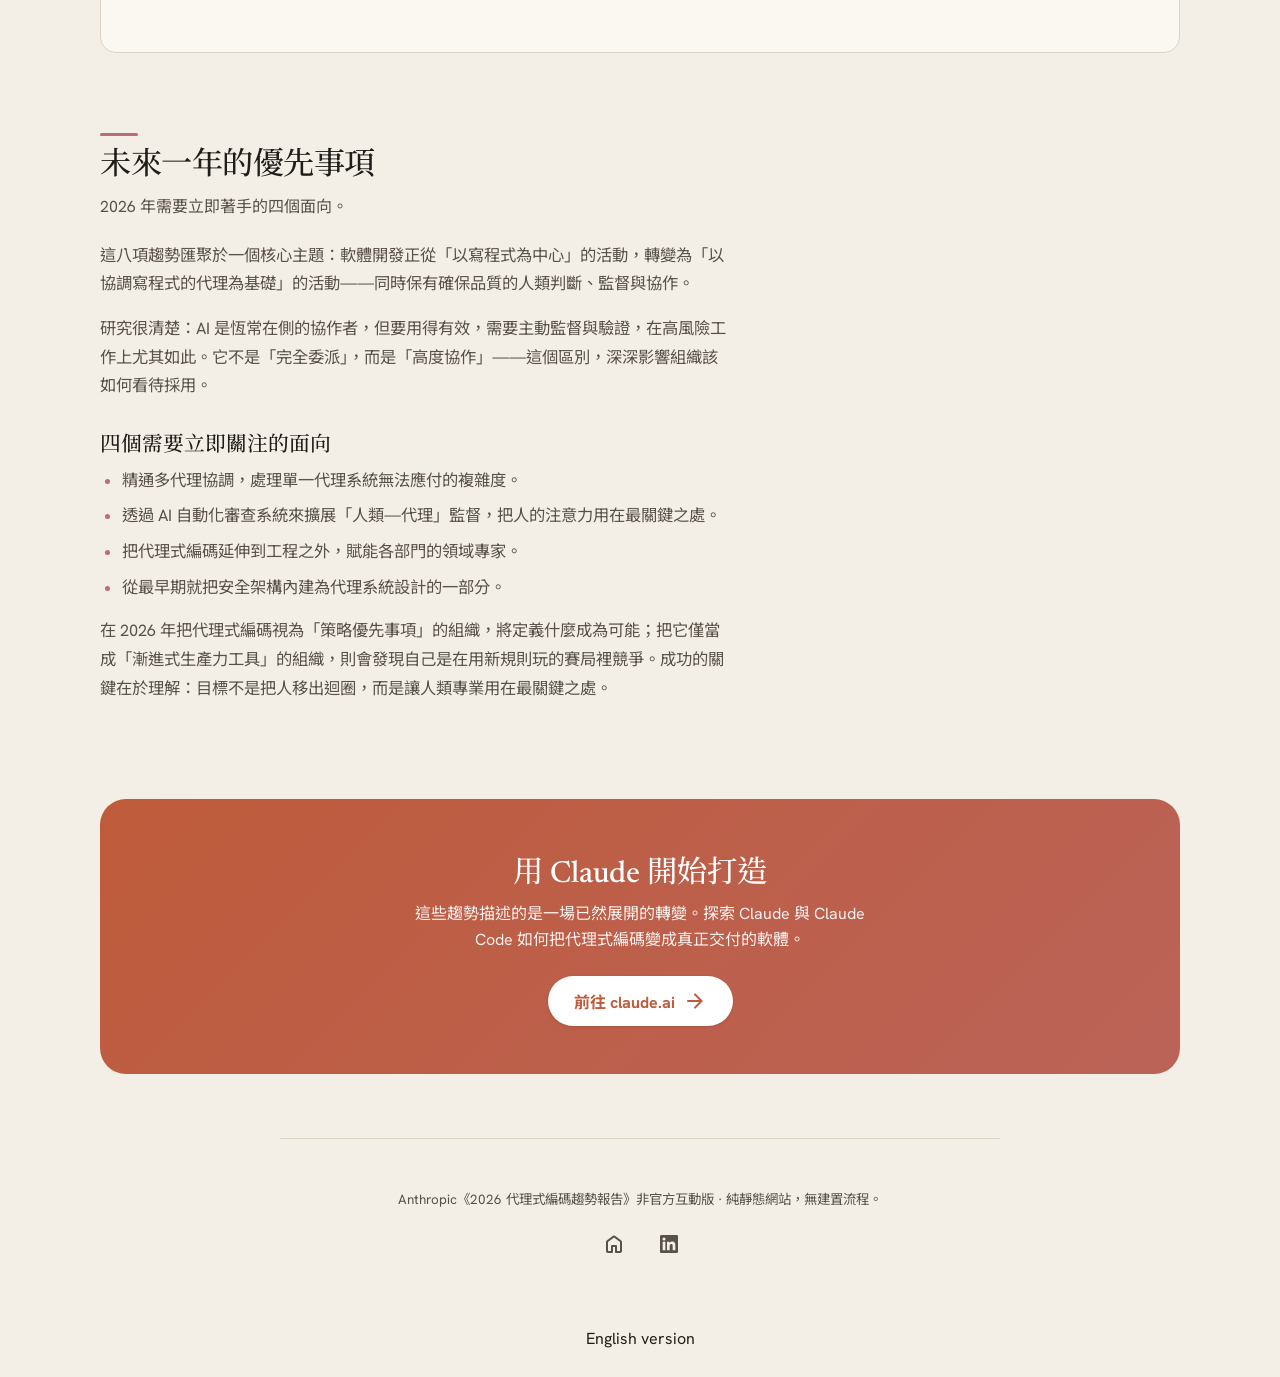
==== commit a75202a4: "fix: 中文內文的半形標點改成全形 資料檔裡的中文是從英文轉過來的，逗號、冒號、括號、分號都留著半形， 讀起來像機器轉的。只改含中文的字串；1,250、13,000 這類千分位逗號保留， 英文字串與" ====
--- a/index.html
+++ b/index.html
@@ -15,7 +15,7 @@
 
   <!-- ==== Primary meta (filled by app.js from SITE_META) ==== -->
   <title>2026 代理式編碼趨勢 · 編碼代理正如何重塑軟體開發</title>
-  <meta name="description" content="2025 年,編碼代理從實驗性工具走向能交付真實功能的生產系統。本報告整理 Anthropic 對 2026 年的八項預測,從「基礎」「能力」到「影響」三大面向,呈現這場轉變將如何重塑軟體開發。" />
+  <meta name="description" content="2025 年，編碼代理從實驗性工具走向能交付真實功能的生產系統。本報告整理 Anthropic 對 2026 年的八項預測，從「基礎」「能力」到「影響」三大面向，呈現這場轉變將如何重塑軟體開發。" />
   <link rel="canonical" href="https://anthropic-agentic-coding-trend-2026.peteraim.com/" />
   <link rel="alternate" hreflang="zh-Hant" href="https://anthropic-agentic-coding-trend-2026.peteraim.com/" />
   <link rel="alternate" hreflang="en" href="https://anthropic-agentic-coding-trend-2026.peteraim.com/en/" />
@@ -25,14 +25,14 @@
   <!-- ==== Open Graph ==== -->
   <meta property="og:type" content="website" />
   <meta property="og:title" content="2026 代理式編碼趨勢 · 編碼代理正如何重塑軟體開發" />
-  <meta property="og:description" content="2025 年,編碼代理從實驗性工具走向能交付真實功能的生產系統。本報告整理 Anthropic 對 2026 年的八項預測,從「基礎」「能力」到「影響」三大面向,呈現這場轉變將如何重塑軟體開發。" />
+  <meta property="og:description" content="2025 年，編碼代理從實驗性工具走向能交付真實功能的生產系統。本報告整理 Anthropic 對 2026 年的八項預測，從「基礎」「能力」到「影響」三大面向，呈現這場轉變將如何重塑軟體開發。" />
   <meta property="og:url" content="https://anthropic-agentic-coding-trend-2026.peteraim.com/" />
   <meta property="og:image" content="https://anthropic-agentic-coding-trend-2026.peteraim.com/assets/og-image.png" />
 
   <!-- ==== Twitter ==== -->
   <meta name="twitter:card" content="summary_large_image" />
   <meta name="twitter:title" content="2026 代理式編碼趨勢 · 編碼代理正如何重塑軟體開發" />
-  <meta name="twitter:description" content="2025 年,編碼代理從實驗性工具走向能交付真實功能的生產系統。本報告整理 Anthropic 對 2026 年的八項預測,從「基礎」「能力」到「影響」三大面向,呈現這場轉變將如何重塑軟體開發。" />
+  <meta name="twitter:description" content="2025 年，編碼代理從實驗性工具走向能交付真實功能的生產系統。本報告整理 Anthropic 對 2026 年的八項預測，從「基礎」「能力」到「影響」三大面向，呈現這場轉變將如何重塑軟體開發。" />
   <meta name="twitter:image" content="https://anthropic-agentic-coding-trend-2026.peteraim.com/assets/og-image.png" />
 
   <!-- ==== JSON-LD structured data ==== -->
@@ -41,7 +41,7 @@
     "@context": "https://schema.org",
     "@type": "WebSite",
     "name": "2026 代理式編碼趨勢 · 編碼代理正如何重塑軟體開發",
-    "description": "2025 年,編碼代理從實驗性工具走向能交付真實功能的生產系統。本報告整理 Anthropic 對 2026 年的八項預測,從「基礎」「能力」到「影響」三大面向,呈現這場轉變將如何重塑軟體開發。",
+    "description": "2025 年，編碼代理從實驗性工具走向能交付真實功能的生產系統。本報告整理 Anthropic 對 2026 年的八項預測，從「基礎」「能力」到「影響」三大面向，呈現這場轉變將如何重塑軟體開發。",
     "url": "https://anthropic-agentic-coding-trend-2026.peteraim.com"
   }
   </script>
@@ -53,6 +53,8 @@
   <link href="https://fonts.googleapis.com/css2?family=Material+Symbols+Rounded:opsz,wght,FILL,GRAD@24,400,0,0&display=swap" rel="stylesheet" />
 
   <link rel="stylesheet" href="assets/styles.css" />
+  <meta property="og:image:width" content="1200">
+  <meta property="og:image:height" content="630">
 </head>
 <body>
   <!-- ==== App bar ==== -->
@@ -104,7 +106,7 @@
 
   <!-- ==== Footer ==== -->
   <footer class="footer">
-    <p id="footerText" data-i18n="footer">Anthropic《2026 代理式編碼趨勢報告》非官方互動版 · 純靜態網站,無建置流程。</p>
+    <p id="footerText" data-i18n="footer">Anthropic《2026 代理式編碼趨勢報告》非官方互動版 · 純靜態網站，無建置流程。</p>
       <div class="profile-links" style="display:flex;gap:12px;justify-content:center;align-items:center;margin-top:10px">
         <a class="icon-btn" href="https://www.peteraim.com" target="_blank" rel="noopener" title="Home" aria-label="Back to peteraim.com / 返回首頁">
           <span class="material-symbols-rounded">home</span>
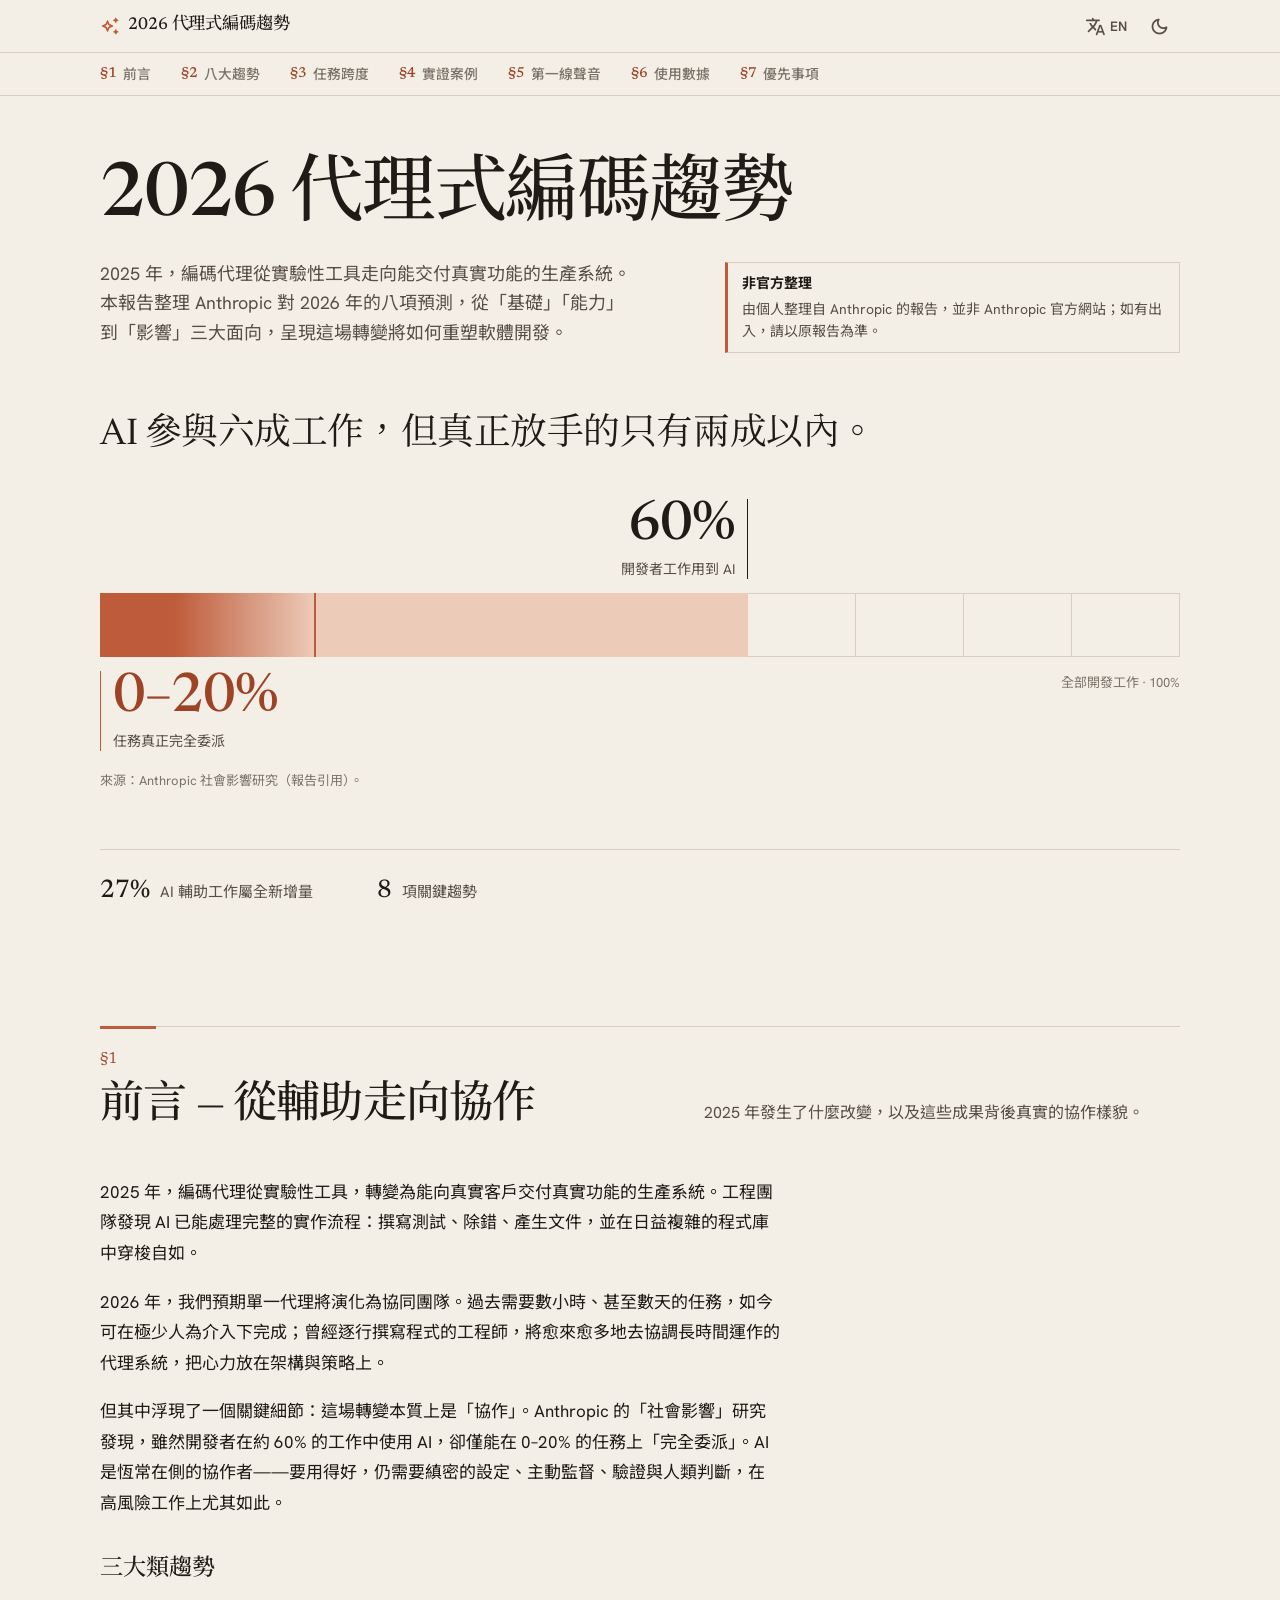
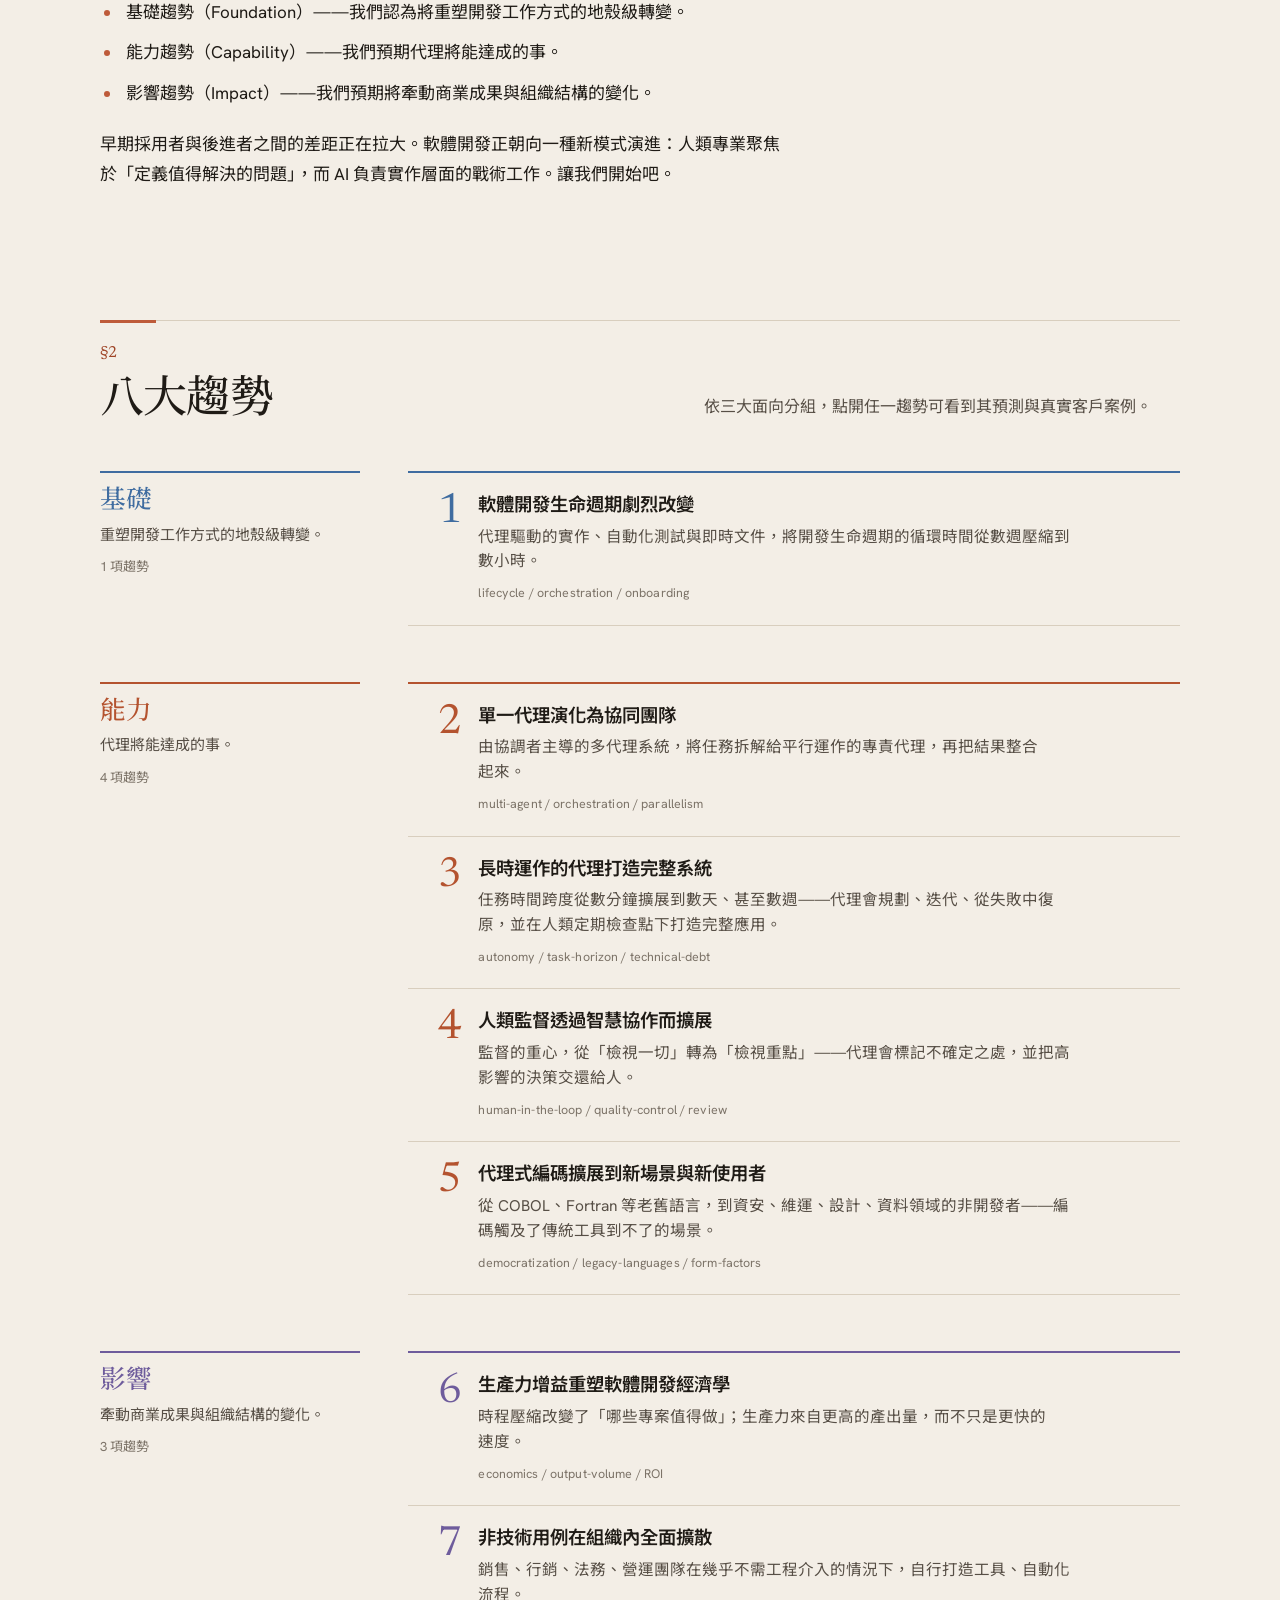
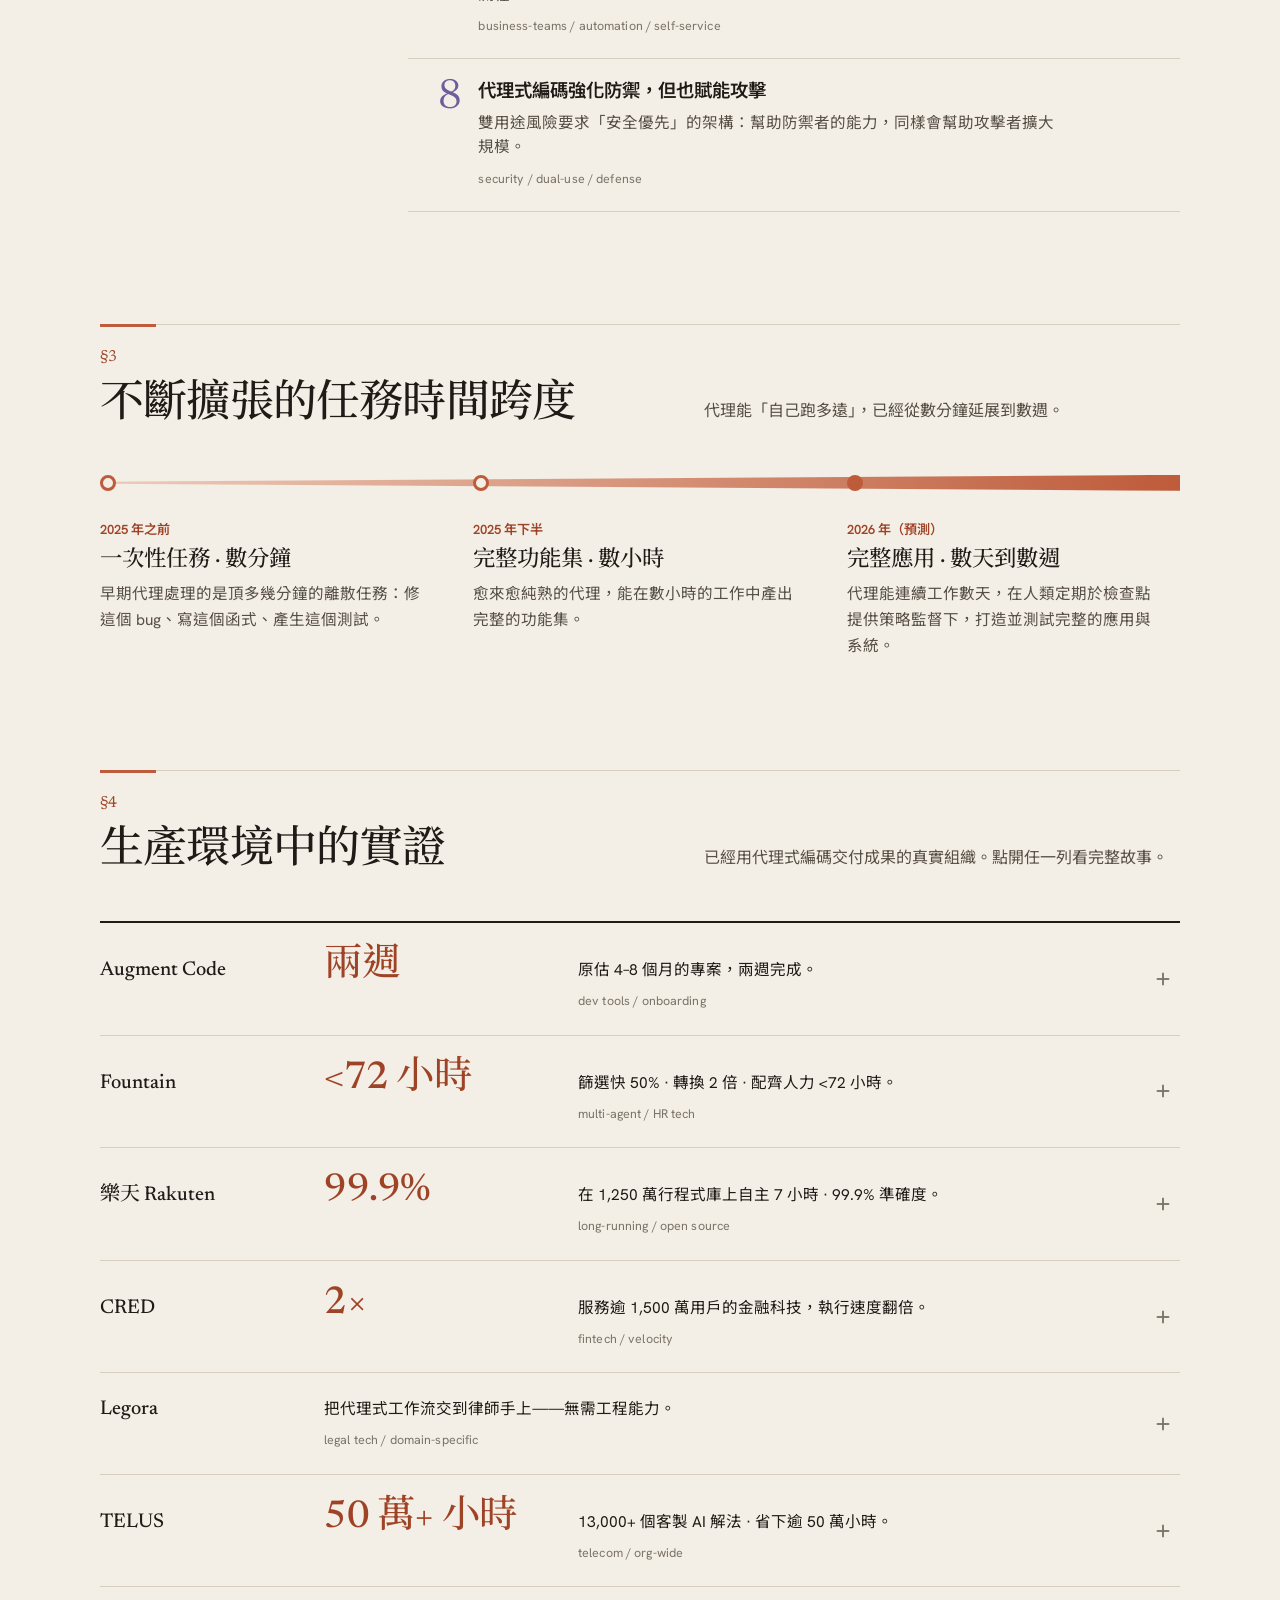
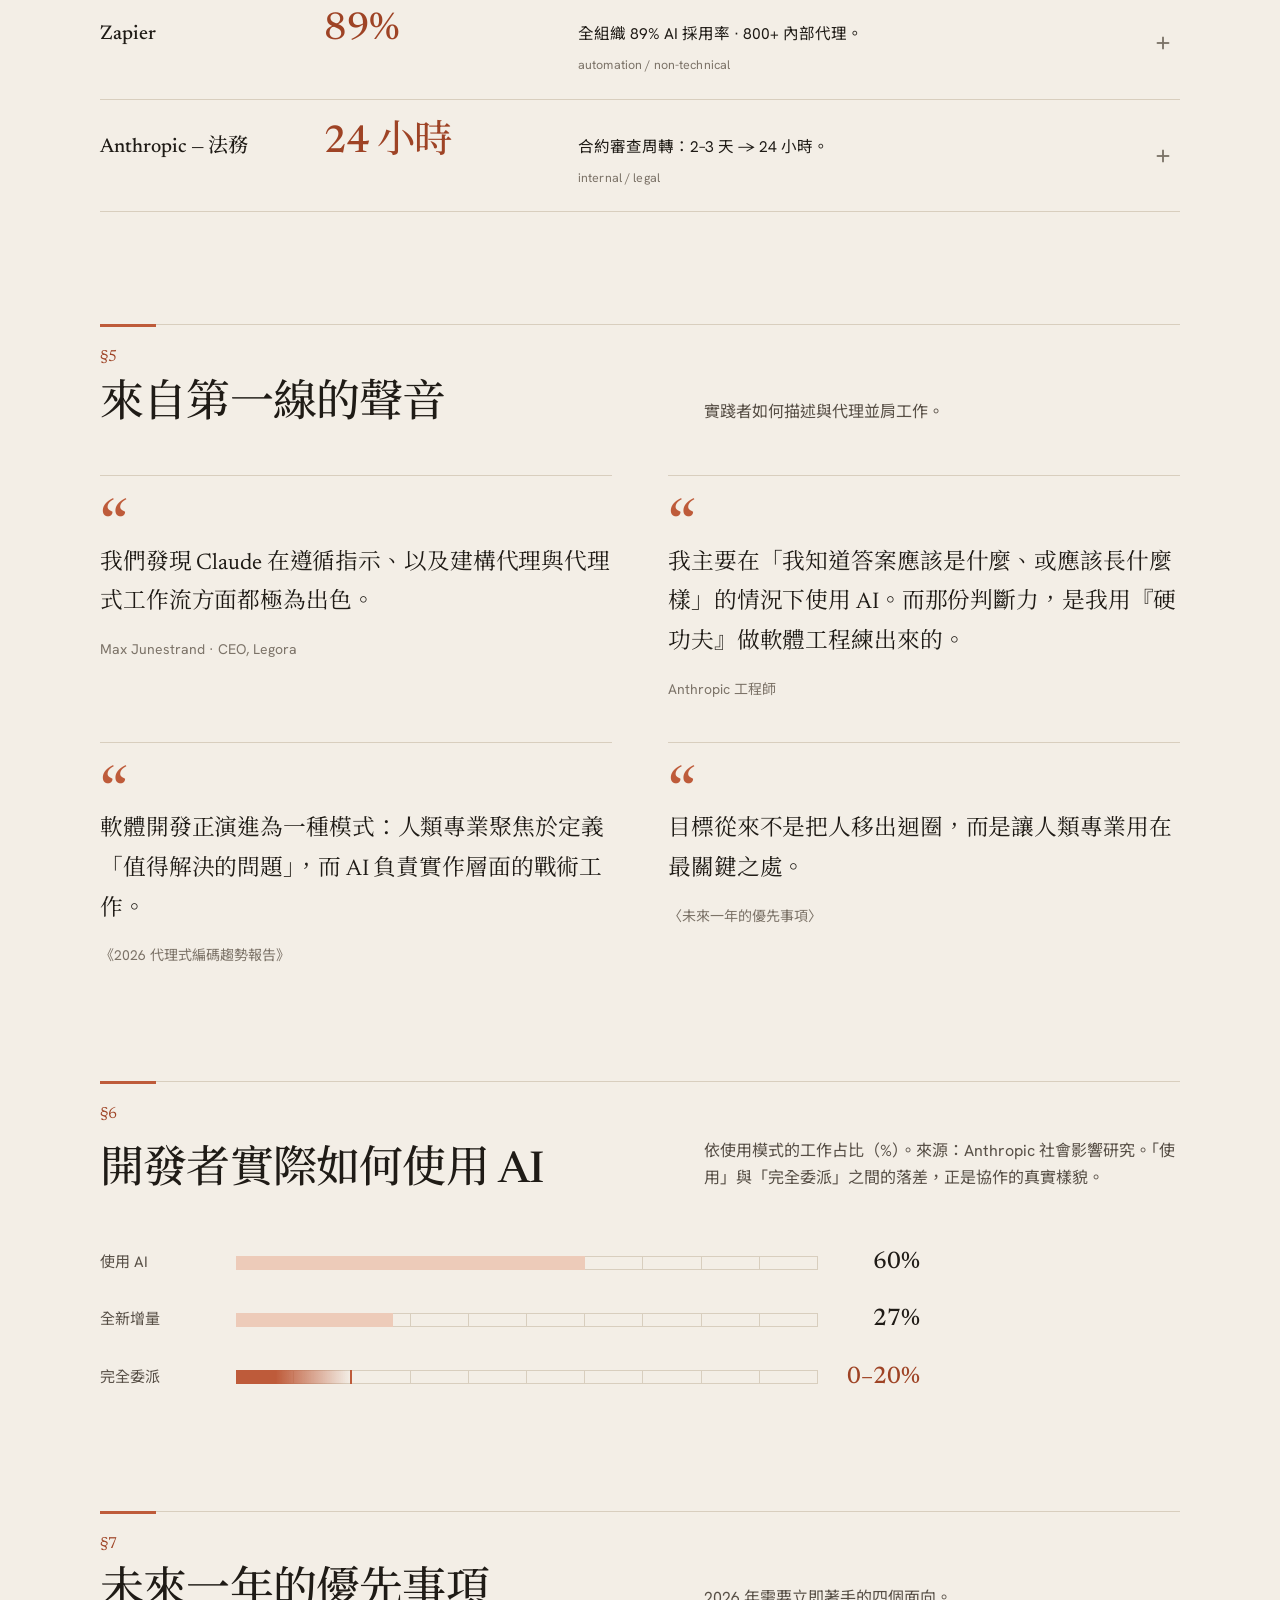
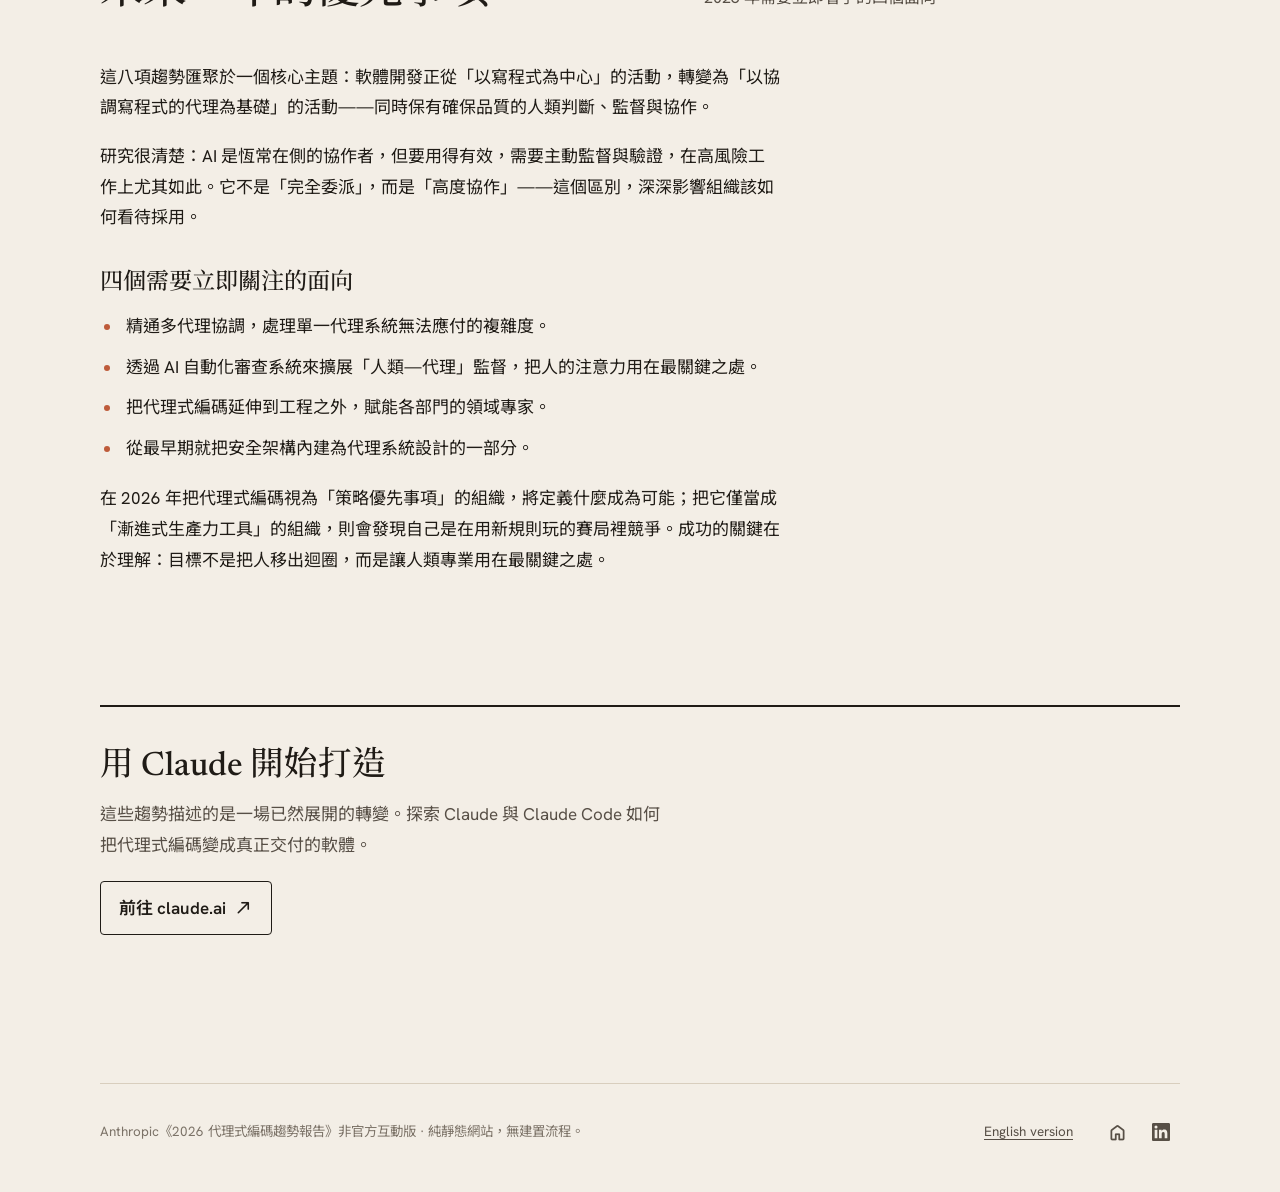
==== commit 0bcf444c: "chore: 重新產生靜態 HTML 裡的頁面內容 app.js 的區段標記改了,靜態檔裡的 <main> 也要跟著更新,關掉 JS 或爬蟲看到的 才會是同一份版面。這次也把目錄連結一起寫進靜態檔,沒" ====
--- a/index.html
+++ b/index.html
@@ -46,10 +46,22 @@
   }
   </script>
 
+  <!-- ==== Theme before first paint: saved choice, else the OS setting ==== -->
+  <script>
+    (function () {
+      var t = null;
+      try { t = localStorage.getItem("theme"); } catch (e) {}
+      if (t !== "light" && t !== "dark") {
+        t = (window.matchMedia && matchMedia("(prefers-color-scheme: dark)").matches) ? "dark" : "light";
+      }
+      document.documentElement.setAttribute("data-theme", t);
+    })();
+  </script>
+
   <!-- ==== Fonts + icons (CDN, no local files) ==== -->
   <link rel="preconnect" href="https://fonts.googleapis.com" />
   <link rel="preconnect" href="https://fonts.gstatic.com" crossorigin />
-  <link href="https://fonts.googleapis.com/css2?family=Newsreader:opsz,wght@6..72,400;6..72,500;6..72,600&family=Hanken+Grotesk:wght@400;500;600;700&family=Noto+Sans+TC:wght@400;500;700&family=Noto+Serif+TC:wght@500;600&display=swap" rel="stylesheet" />
+  <link href="https://fonts.googleapis.com/css2?family=Newsreader:opsz,wght@6..72,400;6..72,500;6..72,600&family=Hanken+Grotesk:wght@400;500;600;700&family=Noto+Sans+TC:wght@400;500;700&family=Noto+Serif+TC:wght@400;500;600&display=swap" rel="stylesheet" />
   <link href="https://fonts.googleapis.com/css2?family=Material+Symbols+Rounded:opsz,wght,FILL,GRAD@24,400,0,0&display=swap" rel="stylesheet" />
 
   <link rel="stylesheet" href="assets/styles.css" />
@@ -83,14 +95,15 @@
 
   <!-- ==== Sticky section nav (auto-generated anchor pills + scrollspy) ==== -->
   <nav class="sectionnav" id="sectionNav" aria-label="Section navigation">
-    <div class="sectionnav__inner" id="sectionNavInner"></div>
+    <div class="sectionnav__inner" id="sectionNavInner"><a class="navpill" href="#foreword" data-target="foreword"><span class="navpill__num" aria-hidden="true">§1</span><span>前言</span></a><a class="navpill" href="#trends" data-target="trends"><span class="navpill__num" aria-hidden="true">§2</span><span>八大趨勢</span></a><a class="navpill" href="#evolution" data-target="evolution"><span class="navpill__num" aria-hidden="true">§3</span><span>任務跨度</span></a><a class="navpill" href="#customers" data-target="customers"><span class="navpill__num" aria-hidden="true">§4</span><span>實證案例</span></a><a class="navpill" href="#voices" data-target="voices"><span class="navpill__num" aria-hidden="true">§5</span><span>第一線聲音</span></a><a class="navpill" href="#data" data-target="data"><span class="navpill__num" aria-hidden="true">§6</span><span>使用數據</span></a><a class="navpill" href="#priorities" data-target="priorities"><span class="navpill__num" aria-hidden="true">§7</span><span>優先事項</span></a></div>
+    <span class="sectionnav__progress" id="navProgress" aria-hidden="true"></span>
   </nav>
 
   <span id="top"></span>
 
   <!-- ==== Composite sections (rendered in order from SITE_SECTIONS) ==== -->
   <main id="sections" aria-live="polite">
-<section class="section section--hero" id="overview" aria-labelledby="overview-heading"><header class="section-head"><h2 id="overview-heading">2026 代理式編碼趨勢</h2><p class="section-head__sub">2025 年,編碼代理從實驗性工具走向能交付真實功能的生產系統。本報告整理 Anthropic 對 2026 年的八項預測,從「基礎」「能力」到「影響」三大面向,呈現這場轉變將如何重塑軟體開發。</p></header><div class="hero__stats"><div class="hero__stat" data-item=""><b class="hero__stat-value"><span data-count="8">8</span></b><span class="hero__stat-label">項關鍵趨勢</span></div><div class="hero__stat" data-item=""><b class="hero__stat-value"><span data-count="60">60</span><span class="hero__stat-affix">%</span></b><span class="hero__stat-label">開發者工作用到 AI</span></div><div class="hero__stat" data-item=""><b class="hero__stat-value"><span data-count="27">27</span><span class="hero__stat-affix">%</span></b><span class="hero__stat-label">AI 輔助工作屬全新增量</span></div><div class="hero__stat" data-item=""><b class="hero__stat-value"><span>0–20%</span></b><span class="hero__stat-label">任務真正完全委派</span></div></div></section><section class="section section--prose" id="foreword" aria-labelledby="foreword-heading"><header class="section-head"><h2 id="foreword-heading">前言 — 從輔助走向協作</h2><p class="section-head__sub">2025 年發生了什麼改變,以及這些成果背後真實的協作樣貌。</p></header><div class="prose" data-item=""><p>2025 年,編碼代理從實驗性工具,轉變為能向真實客戶交付真實功能的生產系統。工程團隊發現 AI 已能處理完整的實作流程:撰寫測試、除錯、產生文件,並在日益複雜的程式庫中穿梭自如。</p><p>2026 年,我們預期單一代理將演化為協同團隊。過去需要數小時、甚至數天的任務,如今可在極少人為介入下完成;曾經逐行撰寫程式的工程師,將愈來愈多地去協調長時間運作的代理系統,把心力放在架構與策略上。</p><p>但其中浮現了一個關鍵細節:這場轉變本質上是「協作」。Anthropic 的「社會影響」研究發現,雖然開發者在約 60% 的工作中使用 AI,卻僅能在 0–20% 的任務上「完全委派」。AI 是恆常在側的協作者——要用得好,仍需要縝密的設定、主動監督、驗證與人類判斷,在高風險工作上尤其如此。</p><h3>三大類趨勢</h3><ul><li>基礎趨勢(Foundation)——我們認為將重塑開發工作方式的地殼級轉變。</li><li>能力趨勢(Capability)——我們預期代理將能達成的事。</li><li>影響趨勢(Impact)——我們預期將牽動商業成果與組織結構的變化。</li></ul><p>早期採用者與後進者之間的差距正在拉大。軟體開發正朝向一種新模式演進:人類專業聚焦於「定義值得解決的問題」,而 AI 負責實作層面的戰術工作。讓我們開始吧。</p></div></section><section class="section section--cards" id="trends" aria-labelledby="trends-heading"><header class="section-head"><h2 id="trends-heading">八大趨勢</h2><p class="section-head__sub">依類別篩選,點開任一趨勢可看到其預測與真實客戶案例。</p></header><div class="chips" role="group" data-section="trends"><button class="chip chip--all chip--active" type="button" data-group="all" aria-pressed="true">全部</button><button class="chip chip--foundation" type="button" data-group="foundation" aria-pressed="false">基礎</button><button class="chip chip--capability" type="button" data-group="capability" aria-pressed="false">能力</button><button class="chip chip--impact" type="button" data-group="impact" aria-pressed="false">影響</button></div><div class="grid"><article class="card" tabindex="0" role="button" data-item="" data-group="foundation" data-slug="trend-1-sdlc" aria-label="趨勢 1 · 軟體開發生命週期劇烈改變"><div class="card__badges"><span class="card__badge badge--foundation">基礎</span></div><h3 class="card__title">趨勢 1 · 軟體開發生命週期劇烈改變</h3><p class="card__summary">代理驅動的實作、自動化測試與即時文件,將開發生命週期的循環時間從數週壓縮到數小時。</p><div class="card__tags"><span class="tag">lifecycle</span><span class="tag">orchestration</span><span class="tag">onboarding</span></div></article><article class="card" tabindex="0" role="button" data-item="" data-group="capability" data-slug="trend-2-coordinated-teams" aria-label="趨勢 2 · 單一代理演化為協同團隊"><div class="card__badges"><span class="card__badge badge--capability">能力</span></div><h3 class="card__title">趨勢 2 · 單一代理演化為協同團隊</h3><p class="card__summary">由協調者主導的多代理系統,將任務拆解給平行運作的專責代理,再把結果整合起來。</p><div class="card__tags"><span class="tag">multi-agent</span><span class="tag">orchestration</span><span class="tag">parallelism</span></div></article><article class="card" tabindex="0" role="button" data-item="" data-group="capability" data-slug="trend-3-long-running" aria-label="趨勢 3 · 長時運作的代理打造完整系統"><div class="card__badges"><span class="card__badge badge--capability">能力</span></div><h3 class="card__title">趨勢 3 · 長時運作的代理打造完整系統</h3><p class="card__summary">任務時間跨度從數分鐘擴展到數天、甚至數週——代理會規劃、迭代、從失敗中復原,並在人類定期檢查點下打造完整應用。</p><div class="card__tags"><span class="tag">autonomy</span><span class="tag">task-horizon</span><span class="tag">technical-debt</span></div></article><article class="card" tabindex="0" role="button" data-item="" data-group="capability" data-slug="trend-4-human-oversight" aria-label="趨勢 4 · 人類監督透過智慧協作而擴展"><div class="card__badges"><span class="card__badge badge--capability">能力</span></div><h3 class="card__title">趨勢 4 · 人類監督透過智慧協作而擴展</h3><p class="card__summary">監督的重心,從「檢視一切」轉為「檢視重點」——代理會標記不確定之處,並把高影響的決策交還給人。</p><div class="card__tags"><span class="tag">human-in-the-loop</span><span class="tag">quality-control</span><span class="tag">review</span></div></article><article class="card" tabindex="0" role="button" data-item="" data-group="capability" data-slug="trend-5-new-surfaces" aria-label="趨勢 5 · 代理式編碼擴展到新場景與新使用者"><div class="card__badges"><span class="card__badge badge--capability">能力</span></div><h3 class="card__title">趨勢 5 · 代理式編碼擴展到新場景與新使用者</h3><p class="card__summary">從 COBOL、Fortran 等老舊語言,到資安、維運、設計、資料領域的非開發者——編碼觸及了傳統工具到不了的場景。</p><div class="card__tags"><span class="tag">democratization</span><span class="tag">legacy-languages</span><span class="tag">form-factors</span></div></article><article class="card" tabindex="0" role="button" data-item="" data-group="impact" data-slug="trend-6-economics" aria-label="趨勢 6 · 生產力增益重塑軟體開發經濟學"><div class="card__badges"><span class="card__badge badge--impact">影響</span></div><h3 class="card__title">趨勢 6 · 生產力增益重塑軟體開發經濟學</h3><p class="card__summary">時程壓縮改變了「哪些專案值得做」;生產力來自更高的產出量,而不只是更快的速度。</p><div class="card__tags"><span class="tag">economics</span><span class="tag">output-volume</span><span class="tag">ROI</span></div></article><article class="card" tabindex="0" role="button" data-item="" data-group="impact" data-slug="trend-7-non-technical" aria-label="趨勢 7 · 非技術用例在組織內全面擴散"><div class="card__badges"><span class="card__badge badge--impact">影響</span></div><h3 class="card__title">趨勢 7 · 非技術用例在組織內全面擴散</h3><p class="card__summary">銷售、行銷、法務、營運團隊在幾乎不需工程介入的情況下,自行打造工具、自動化流程。</p><div class="card__tags"><span class="tag">business-teams</span><span class="tag">automation</span><span class="tag">self-service</span></div></article><article class="card" tabindex="0" role="button" data-item="" data-group="impact" data-slug="trend-8-security" aria-label="趨勢 8 · 代理式編碼強化防禦,但也賦能攻擊"><div class="card__badges"><span class="card__badge badge--impact">影響</span></div><h3 class="card__title">趨勢 8 · 代理式編碼強化防禦,但也賦能攻擊</h3><p class="card__summary">雙用途風險要求「安全優先」的架構:幫助防禦者的能力,同樣會幫助攻擊者擴大規模。</p><div class="card__tags"><span class="tag">security</span><span class="tag">dual-use</span><span class="tag">defense</span></div></article></div></section><section class="section section--timeline" id="evolution" data-accent="blue" aria-labelledby="evolution-heading"><header class="section-head"><h2 id="evolution-heading">不斷擴張的任務時間跨度</h2><p class="section-head__sub">代理能「自己跑多遠」,已經從數分鐘延展到數週。</p></header><ol class="timeline"><li class="tl-item" data-item=""><div class="tl-dot" aria-hidden="true"></div><div class="tl-card"><span class="tl-date">2025 年之前</span><h3 class="tl-title">一次性任務 · 數分鐘</h3><p class="tl-body">早期代理處理的是頂多幾分鐘的離散任務:修這個 bug、寫這個函式、產生這個測試。</p></div></li><li class="tl-item" data-item=""><div class="tl-dot" aria-hidden="true"></div><div class="tl-card"><span class="tl-date">2025 年下半</span><h3 class="tl-title">完整功能集 · 數小時</h3><p class="tl-body">愈來愈純熟的代理,能在數小時的工作中產出完整的功能集。</p></div></li><li class="tl-item" data-item=""><div class="tl-dot" aria-hidden="true"></div><div class="tl-card"><span class="tl-date">2026 年(預測)</span><h3 class="tl-title">完整應用 · 數天到數週</h3><p class="tl-body">代理能連續工作數天,在人類定期於檢查點提供策略監督下,打造並測試完整的應用與系統。</p></div></li></ol></section><section class="section section--cards" id="customers" aria-labelledby="customers-heading"><header class="section-head"><h2 id="customers-heading">生產環境中的實證</h2><p class="section-head__sub">已經用代理式編碼交付成果的真實組織。點開卡片看完整故事。</p></header><div class="grid"><article class="card" tabindex="0" role="button" data-item="" data-group="" data-slug="case-augment" aria-label="Augment Code"><h3 class="card__title">Augment Code</h3><p class="card__summary">原估 4–8 個月的專案,兩週完成。</p><div class="card__tags"><span class="tag">dev tools</span><span class="tag">onboarding</span></div></article><article class="card" tabindex="0" role="button" data-item="" data-group="" data-slug="case-fountain" aria-label="Fountain"><h3 class="card__title">Fountain</h3><p class="card__summary">篩選快 50% · 轉換 2 倍 · 配齊人力 &lt;72 小時。</p><div class="card__tags"><span class="tag">multi-agent</span><span class="tag">HR tech</span></div></article><article class="card" tabindex="0" role="button" data-item="" data-group="" data-slug="case-rakuten" aria-label="樂天 Rakuten"><h3 class="card__title">樂天 Rakuten</h3><p class="card__summary">在 1,250 萬行程式庫上自主 7 小時 · 99.9% 準確度。</p><div class="card__tags"><span class="tag">long-running</span><span class="tag">open source</span></div></article><article class="card" tabindex="0" role="button" data-item="" data-group="" data-slug="case-cred" aria-label="CRED"><h3 class="card__title">CRED</h3><p class="card__summary">服務逾 1,500 萬用戶的金融科技,執行速度翻倍。</p><div class="card__tags"><span class="tag">fintech</span><span class="tag">velocity</span></div></article><article class="card" tabindex="0" role="button" data-item="" data-group="" data-slug="case-legora" aria-label="Legora"><h3 class="card__title">Legora</h3><p class="card__summary">把代理式工作流交到律師手上——無需工程能力。</p><div class="card__tags"><span class="tag">legal tech</span><span class="tag">domain-specific</span></div></article><article class="card" tabindex="0" role="button" data-item="" data-group="" data-slug="case-telus" aria-label="TELUS"><h3 class="card__title">TELUS</h3><p class="card__summary">13,000+ 個客製 AI 解法 · 省下逾 50 萬小時。</p><div class="card__tags"><span class="tag">telecom</span><span class="tag">org-wide</span></div></article><article class="card" tabindex="0" role="button" data-item="" data-group="" data-slug="case-zapier" aria-label="Zapier"><h3 class="card__title">Zapier</h3><p class="card__summary">全組織 89% AI 採用率 · 800+ 內部代理。</p><div class="card__tags"><span class="tag">automation</span><span class="tag">non-technical</span></div></article><article class="card" tabindex="0" role="button" data-item="" data-group="" data-slug="case-anthropic-legal" aria-label="Anthropic — 法務"><h3 class="card__title">Anthropic — 法務</h3><p class="card__summary">合約審查周轉:2–3 天 → 24 小時。</p><div class="card__tags"><span class="tag">internal</span><span class="tag">legal</span></div></article></div></section><section class="section section--quotes" id="voices" data-accent="purple" aria-labelledby="voices-heading"><header class="section-head"><h2 id="voices-heading">來自第一線的聲音</h2><p class="section-head__sub">實踐者如何描述與代理並肩工作。</p></header><div class="quotes-grid"><figure class="quote-card" data-item=""><span class="material-symbols-rounded quote-mark" aria-hidden="true">format_quote</span><blockquote>我們發現 Claude 在遵循指示、以及建構代理與代理式工作流方面都極為出色。</blockquote><figcaption class="quote-by">— Max Junestrand · CEO, Legora</figcaption></figure><figure class="quote-card" data-item=""><span class="material-symbols-rounded quote-mark" aria-hidden="true">format_quote</span><blockquote>我主要在「我知道答案應該是什麼、或應該長什麼樣」的情況下使用 AI。而那份判斷力,是我用『硬功夫』做軟體工程練出來的。</blockquote><figcaption class="quote-by">— Anthropic 工程師</figcaption></figure><figure class="quote-card" data-item=""><span class="material-symbols-rounded quote-mark" aria-hidden="true">format_quote</span><blockquote>軟體開發正演進為一種模式:人類專業聚焦於定義「值得解決的問題」,而 AI 負責實作層面的戰術工作。</blockquote><figcaption class="quote-by">— 《2026 代理式編碼趨勢報告》</figcaption></figure><figure class="quote-card" data-item=""><span class="material-symbols-rounded quote-mark" aria-hidden="true">format_quote</span><blockquote>目標從來不是把人移出迴圈,而是讓人類專業用在最關鍵之處。</blockquote><figcaption class="quote-by">— 〈未來一年的優先事項〉</figcaption></figure></div></section><section class="section section--bars" id="data" data-accent="green" aria-labelledby="data-heading"><header class="section-head"><h2 id="data-heading">開發者實際如何使用 AI</h2><p class="section-head__sub">依使用模式的工作占比(%)。來源:Anthropic 社會影響研究。「使用」與「完全委派」之間的落差,正是協作的真實樣貌。</p></header><figure class="chart-card" data-item=""><div class="chart-wrap"><svg viewBox="0 0 520 260" role="img" preserveAspectRatio="xMidYMid meet" aria-label="開發者實際如何使用 AI"><title>開發者實際如何使用 AI</title><line class="axis-line" x1="16" y1="214" x2="504" y2="214"></line><rect class="bar-rect" x="16" y="16" width="152" height="198" rx="5"><title>使用 AI: 60</title></rect><text class="bar-value" x="92" y="10" text-anchor="middle">60</text><text class="bar-label" x="92" y="234" text-anchor="middle">使用 AI</text><rect class="bar-rect" x="184" y="124.9" width="152" height="89.1" rx="5"><title>全新增量: 27</title></rect><text class="bar-value" x="260" y="118.9" text-anchor="middle">27</text><text class="bar-label" x="260" y="234" text-anchor="middle">全新增量</text><rect class="bar-rect" x="352" y="148" width="152" height="66" rx="5"><title>完全委派: 20</title></rect><text class="bar-value" x="428" y="142" text-anchor="middle">20</text><text class="bar-label" x="428" y="234" text-anchor="middle">完全委派</text></svg></div></figure></section><section class="section section--prose" id="priorities" data-accent="pink" aria-labelledby="priorities-heading"><header class="section-head"><h2 id="priorities-heading">未來一年的優先事項</h2><p class="section-head__sub">2026 年需要立即著手的四個面向。</p></header><div class="prose" data-item=""><p>這八項趨勢匯聚於一個核心主題:軟體開發正從「以寫程式為中心」的活動,轉變為「以協調寫程式的代理為基礎」的活動——同時保有確保品質的人類判斷、監督與協作。</p><p>研究很清楚:AI 是恆常在側的協作者,但要用得有效,需要主動監督與驗證,在高風險工作上尤其如此。它不是「完全委派」,而是「高度協作」——這個區別,深深影響組織該如何看待採用。</p><h3>四個需要立即關注的面向</h3><ul><li>精通多代理協調,處理單一代理系統無法應付的複雜度。</li><li>透過 AI 自動化審查系統來擴展「人類—代理」監督,把人的注意力用在最關鍵之處。</li><li>把代理式編碼延伸到工程之外,賦能各部門的領域專家。</li><li>從最早期就把安全架構內建為代理系統設計的一部分。</li></ul><p>在 2026 年把代理式編碼視為「策略優先事項」的組織,將定義什麼成為可能;把它僅當成「漸進式生產力工具」的組織,則會發現自己是在用新規則玩的賽局裡競爭。成功的關鍵在於理解:目標不是把人移出迴圈,而是讓人類專業用在最關鍵之處。</p></div></section><section class="section section--cta" id="cta"><div class="cta-card" data-item=""><h2>用 Claude 開始打造</h2><p>這些趨勢描述的是一場已然展開的轉變。探索 Claude 與 Claude Code 如何把代理式編碼變成真正交付的軟體。</p><a class="cta-btn" href="https://claude.ai" target="_blank" rel="noopener">前往 claude.ai<span class="material-symbols-rounded" aria-hidden="true">arrow_forward</span></a></div></section>
+<section class="section section--hero" id="overview" aria-labelledby="overview-heading"><div class="hero__intro"><header class="section-head"><h1 id="overview-heading">2026 代理式編碼趨勢</h1><p class="section-head__sub">2025 年，編碼代理從實驗性工具走向能交付真實功能的生產系統。本報告整理 Anthropic 對 2026 年的八項預測，從「基礎」「能力」到「影響」三大面向，呈現這場轉變將如何重塑軟體開發。</p></header><p class="hero__notice"><b>非官方整理</b><span>由個人整理自 Anthropic 的報告，並非 Anthropic 官方網站；如有出入，請以原報告為準。</span></p></div><figure class="gap"><p class="gap__headline">AI 參與六成工作，但真正放手的只有兩成以內。</p><div class="gap__chart" role="img" aria-label="全部開發工作的長條圖: 60% 開發者工作用到 AI, 0–20% 任務真正完全委派." style="--use:60%;--del-from:0%;--del-to:20%"><div class="gap__mark gap__mark--use" aria-hidden="true"><b class="gap__num">60%</b><span class="gap__label">開發者工作用到 AI</span></div><div class="gap__bar" aria-hidden="true"><span class="gap__use"></span><span class="gap__del"></span></div><div class="gap__under" aria-hidden="true"><div class="gap__mark gap__mark--del"><b class="gap__num">0–20%</b><span class="gap__label">任務真正完全委派</span></div><span class="gap__scale">全部開發工作 · 100%</span></div></div><figcaption class="gap__source">來源：Anthropic 社會影響研究（報告引用）。</figcaption></figure><ul class="hero__asides"><li><b class="hero__fig">27%</b><span>AI 輔助工作屬全新增量</span></li><li><a href="#trends"><b class="hero__fig">8</b><span>項關鍵趨勢</span></a></li></ul></section><section class="section section--prose" id="foreword" aria-labelledby="foreword-heading"><header class="section-head"><span class="section-head__num" aria-hidden="true">§1</span><h2 id="foreword-heading">前言 — 從輔助走向協作</h2><p class="section-head__sub">2025 年發生了什麼改變，以及這些成果背後真實的協作樣貌。</p></header><div class="prose"><p>2025 年，編碼代理從實驗性工具，轉變為能向真實客戶交付真實功能的生產系統。工程團隊發現 AI 已能處理完整的實作流程：撰寫測試、除錯、產生文件，並在日益複雜的程式庫中穿梭自如。</p><p>2026 年，我們預期單一代理將演化為協同團隊。過去需要數小時、甚至數天的任務，如今可在極少人為介入下完成；曾經逐行撰寫程式的工程師，將愈來愈多地去協調長時間運作的代理系統，把心力放在架構與策略上。</p><p>但其中浮現了一個關鍵細節：這場轉變本質上是「協作」。Anthropic 的「社會影響」研究發現，雖然開發者在約 60% 的工作中使用 AI，卻僅能在 0–20% 的任務上「完全委派」。AI 是恆常在側的協作者——要用得好，仍需要縝密的設定、主動監督、驗證與人類判斷，在高風險工作上尤其如此。</p><h3>三大類趨勢</h3><ul><li>基礎趨勢（Foundation）——我們認為將重塑開發工作方式的地殼級轉變。</li><li>能力趨勢（Capability）——我們預期代理將能達成的事。</li><li>影響趨勢（Impact）——我們預期將牽動商業成果與組織結構的變化。</li></ul><p>早期採用者與後進者之間的差距正在拉大。軟體開發正朝向一種新模式演進：人類專業聚焦於「定義值得解決的問題」，而 AI 負責實作層面的戰術工作。讓我們開始吧。</p></div></section><section class="section section--cards section--bands" id="trends" aria-labelledby="trends-heading"><header class="section-head"><span class="section-head__num" aria-hidden="true">§2</span><h2 id="trends-heading">八大趨勢</h2><p class="section-head__sub">依三大面向分組，點開任一趨勢可看到其預測與真實客戶案例。</p></header><div class="bands"><div class="band band--foundation" data-group="foundation"><header class="band__head"><h3 class="band__name">基礎</h3><p class="band__note">重塑開發工作方式的地殼級轉變。</p><p class="band__count">1 項趨勢</p></header><ol class="trend-list"><li><article class="trend" tabindex="0" role="button" data-group="foundation" data-slug="trend-1-sdlc" aria-label="趨勢 1 · 軟體開發生命週期劇烈改變"><span class="trend__num" aria-hidden="true">1</span><div class="trend__body"><h3 class="trend__title">軟體開發生命週期劇烈改變</h3><p class="trend__summary">代理驅動的實作、自動化測試與即時文件，將開發生命週期的循環時間從數週壓縮到數小時。</p><p class="tagline">lifecycle<span aria-hidden="true"> / </span>orchestration<span aria-hidden="true"> / </span>onboarding</p></div></article></li></ol></div><div class="band band--capability" data-group="capability"><header class="band__head"><h3 class="band__name">能力</h3><p class="band__note">代理將能達成的事。</p><p class="band__count">4 項趨勢</p></header><ol class="trend-list"><li><article class="trend" tabindex="0" role="button" data-group="capability" data-slug="trend-2-coordinated-teams" aria-label="趨勢 2 · 單一代理演化為協同團隊"><span class="trend__num" aria-hidden="true">2</span><div class="trend__body"><h3 class="trend__title">單一代理演化為協同團隊</h3><p class="trend__summary">由協調者主導的多代理系統，將任務拆解給平行運作的專責代理，再把結果整合起來。</p><p class="tagline">multi-agent<span aria-hidden="true"> / </span>orchestration<span aria-hidden="true"> / </span>parallelism</p></div></article></li><li><article class="trend" tabindex="0" role="button" data-group="capability" data-slug="trend-3-long-running" aria-label="趨勢 3 · 長時運作的代理打造完整系統"><span class="trend__num" aria-hidden="true">3</span><div class="trend__body"><h3 class="trend__title">長時運作的代理打造完整系統</h3><p class="trend__summary">任務時間跨度從數分鐘擴展到數天、甚至數週——代理會規劃、迭代、從失敗中復原，並在人類定期檢查點下打造完整應用。</p><p class="tagline">autonomy<span aria-hidden="true"> / </span>task-horizon<span aria-hidden="true"> / </span>technical-debt</p></div></article></li><li><article class="trend" tabindex="0" role="button" data-group="capability" data-slug="trend-4-human-oversight" aria-label="趨勢 4 · 人類監督透過智慧協作而擴展"><span class="trend__num" aria-hidden="true">4</span><div class="trend__body"><h3 class="trend__title">人類監督透過智慧協作而擴展</h3><p class="trend__summary">監督的重心，從「檢視一切」轉為「檢視重點」——代理會標記不確定之處，並把高影響的決策交還給人。</p><p class="tagline">human-in-the-loop<span aria-hidden="true"> / </span>quality-control<span aria-hidden="true"> / </span>review</p></div></article></li><li><article class="trend" tabindex="0" role="button" data-group="capability" data-slug="trend-5-new-surfaces" aria-label="趨勢 5 · 代理式編碼擴展到新場景與新使用者"><span class="trend__num" aria-hidden="true">5</span><div class="trend__body"><h3 class="trend__title">代理式編碼擴展到新場景與新使用者</h3><p class="trend__summary">從 COBOL、Fortran 等老舊語言，到資安、維運、設計、資料領域的非開發者——編碼觸及了傳統工具到不了的場景。</p><p class="tagline">democratization<span aria-hidden="true"> / </span>legacy-languages<span aria-hidden="true"> / </span>form-factors</p></div></article></li></ol></div><div class="band band--impact" data-group="impact"><header class="band__head"><h3 class="band__name">影響</h3><p class="band__note">牽動商業成果與組織結構的變化。</p><p class="band__count">3 項趨勢</p></header><ol class="trend-list"><li><article class="trend" tabindex="0" role="button" data-group="impact" data-slug="trend-6-economics" aria-label="趨勢 6 · 生產力增益重塑軟體開發經濟學"><span class="trend__num" aria-hidden="true">6</span><div class="trend__body"><h3 class="trend__title">生產力增益重塑軟體開發經濟學</h3><p class="trend__summary">時程壓縮改變了「哪些專案值得做」；生產力來自更高的產出量，而不只是更快的速度。</p><p class="tagline">economics<span aria-hidden="true"> / </span>output-volume<span aria-hidden="true"> / </span>ROI</p></div></article></li><li><article class="trend" tabindex="0" role="button" data-group="impact" data-slug="trend-7-non-technical" aria-label="趨勢 7 · 非技術用例在組織內全面擴散"><span class="trend__num" aria-hidden="true">7</span><div class="trend__body"><h3 class="trend__title">非技術用例在組織內全面擴散</h3><p class="trend__summary">銷售、行銷、法務、營運團隊在幾乎不需工程介入的情況下，自行打造工具、自動化流程。</p><p class="tagline">business-teams<span aria-hidden="true"> / </span>automation<span aria-hidden="true"> / </span>self-service</p></div></article></li><li><article class="trend" tabindex="0" role="button" data-group="impact" data-slug="trend-8-security" aria-label="趨勢 8 · 代理式編碼強化防禦，但也賦能攻擊"><span class="trend__num" aria-hidden="true">8</span><div class="trend__body"><h3 class="trend__title">代理式編碼強化防禦，但也賦能攻擊</h3><p class="trend__summary">雙用途風險要求「安全優先」的架構：幫助防禦者的能力，同樣會幫助攻擊者擴大規模。</p><p class="tagline">security<span aria-hidden="true"> / </span>dual-use<span aria-hidden="true"> / </span>defense</p></div></article></li></ol></div></div></section><section class="section section--timeline" id="evolution" aria-labelledby="evolution-heading"><header class="section-head"><span class="section-head__num" aria-hidden="true">§3</span><h2 id="evolution-heading">不斷擴張的任務時間跨度</h2><p class="section-head__sub">代理能「自己跑多遠」，已經從數分鐘延展到數週。</p></header><ol class="timeline"><li class="tl-item"><span class="tl-dot" aria-hidden="true"></span><span class="tl-date">2025 年之前</span><h3 class="tl-title">一次性任務 · 數分鐘</h3><p class="tl-body">早期代理處理的是頂多幾分鐘的離散任務：修這個 bug、寫這個函式、產生這個測試。</p></li><li class="tl-item"><span class="tl-dot" aria-hidden="true"></span><span class="tl-date">2025 年下半</span><h3 class="tl-title">完整功能集 · 數小時</h3><p class="tl-body">愈來愈純熟的代理，能在數小時的工作中產出完整的功能集。</p></li><li class="tl-item"><span class="tl-dot" aria-hidden="true"></span><span class="tl-date">2026 年（預測）</span><h3 class="tl-title">完整應用 · 數天到數週</h3><p class="tl-body">代理能連續工作數天，在人類定期於檢查點提供策略監督下，打造並測試完整的應用與系統。</p></li></ol></section><section class="section section--cards section--ledger" id="customers" aria-labelledby="customers-heading"><header class="section-head"><span class="section-head__num" aria-hidden="true">§4</span><h2 id="customers-heading">生產環境中的實證</h2><p class="section-head__sub">已經用代理式編碼交付成果的真實組織。點開任一列看完整故事。</p></header><ol class="ledger"><li><article class="ledger__row" tabindex="0" role="button" data-group="" data-slug="case-augment" aria-label="Augment Code"><h3 class="ledger__co">Augment Code</h3><b class="ledger__metric">兩週</b><div class="ledger__text"><p class="ledger__summary">原估 4–8 個月的專案，兩週完成。</p><p class="tagline">dev tools<span aria-hidden="true"> / </span>onboarding</p></div><span class="material-symbols-rounded ledger__open" aria-hidden="true" title="看完整故事">add</span></article></li><li><article class="ledger__row" tabindex="0" role="button" data-group="" data-slug="case-fountain" aria-label="Fountain"><h3 class="ledger__co">Fountain</h3><b class="ledger__metric">&lt;72 小時</b><div class="ledger__text"><p class="ledger__summary">篩選快 50% · 轉換 2 倍 · 配齊人力 &lt;72 小時。</p><p class="tagline">multi-agent<span aria-hidden="true"> / </span>HR tech</p></div><span class="material-symbols-rounded ledger__open" aria-hidden="true" title="看完整故事">add</span></article></li><li><article class="ledger__row" tabindex="0" role="button" data-group="" data-slug="case-rakuten" aria-label="樂天 Rakuten"><h3 class="ledger__co">樂天 Rakuten</h3><b class="ledger__metric">99.9%</b><div class="ledger__text"><p class="ledger__summary">在 1,250 萬行程式庫上自主 7 小時 · 99.9% 準確度。</p><p class="tagline">long-running<span aria-hidden="true"> / </span>open source</p></div><span class="material-symbols-rounded ledger__open" aria-hidden="true" title="看完整故事">add</span></article></li><li><article class="ledger__row" tabindex="0" role="button" data-group="" data-slug="case-cred" aria-label="CRED"><h3 class="ledger__co">CRED</h3><b class="ledger__metric">2×</b><div class="ledger__text"><p class="ledger__summary">服務逾 1,500 萬用戶的金融科技，執行速度翻倍。</p><p class="tagline">fintech<span aria-hidden="true"> / </span>velocity</p></div><span class="material-symbols-rounded ledger__open" aria-hidden="true" title="看完整故事">add</span></article></li><li><article class="ledger__row ledger__row--nometric" tabindex="0" role="button" data-group="" data-slug="case-legora" aria-label="Legora"><h3 class="ledger__co">Legora</h3><div class="ledger__text"><p class="ledger__summary">把代理式工作流交到律師手上——無需工程能力。</p><p class="tagline">legal tech<span aria-hidden="true"> / </span>domain-specific</p></div><span class="material-symbols-rounded ledger__open" aria-hidden="true" title="看完整故事">add</span></article></li><li><article class="ledger__row" tabindex="0" role="button" data-group="" data-slug="case-telus" aria-label="TELUS"><h3 class="ledger__co">TELUS</h3><b class="ledger__metric">50 萬+ 小時</b><div class="ledger__text"><p class="ledger__summary">13,000+ 個客製 AI 解法 · 省下逾 50 萬小時。</p><p class="tagline">telecom<span aria-hidden="true"> / </span>org-wide</p></div><span class="material-symbols-rounded ledger__open" aria-hidden="true" title="看完整故事">add</span></article></li><li><article class="ledger__row" tabindex="0" role="button" data-group="" data-slug="case-zapier" aria-label="Zapier"><h3 class="ledger__co">Zapier</h3><b class="ledger__metric">89%</b><div class="ledger__text"><p class="ledger__summary">全組織 89% AI 採用率 · 800+ 內部代理。</p><p class="tagline">automation<span aria-hidden="true"> / </span>non-technical</p></div><span class="material-symbols-rounded ledger__open" aria-hidden="true" title="看完整故事">add</span></article></li><li><article class="ledger__row" tabindex="0" role="button" data-group="" data-slug="case-anthropic-legal" aria-label="Anthropic — 法務"><h3 class="ledger__co">Anthropic — 法務</h3><b class="ledger__metric">24 小時</b><div class="ledger__text"><p class="ledger__summary">合約審查周轉：2–3 天 → 24 小時。</p><p class="tagline">internal<span aria-hidden="true"> / </span>legal</p></div><span class="material-symbols-rounded ledger__open" aria-hidden="true" title="看完整故事">add</span></article></li></ol></section><section class="section section--quotes" id="voices" aria-labelledby="voices-heading"><header class="section-head"><span class="section-head__num" aria-hidden="true">§5</span><h2 id="voices-heading">來自第一線的聲音</h2><p class="section-head__sub">實踐者如何描述與代理並肩工作。</p></header><div class="quotes"><figure class="quote"><span class="quote-mark" aria-hidden="true">“</span><blockquote>我們發現 Claude 在遵循指示、以及建構代理與代理式工作流方面都極為出色。</blockquote><figcaption class="quote-by">Max Junestrand · CEO, Legora</figcaption></figure><figure class="quote"><span class="quote-mark" aria-hidden="true">“</span><blockquote>我主要在「我知道答案應該是什麼、或應該長什麼樣」的情況下使用 AI。而那份判斷力，是我用『硬功夫』做軟體工程練出來的。</blockquote><figcaption class="quote-by">Anthropic 工程師</figcaption></figure><figure class="quote"><span class="quote-mark" aria-hidden="true">“</span><blockquote>軟體開發正演進為一種模式：人類專業聚焦於定義「值得解決的問題」，而 AI 負責實作層面的戰術工作。</blockquote><figcaption class="quote-by">《2026 代理式編碼趨勢報告》</figcaption></figure><figure class="quote"><span class="quote-mark" aria-hidden="true">“</span><blockquote>目標從來不是把人移出迴圈，而是讓人類專業用在最關鍵之處。</blockquote><figcaption class="quote-by">〈未來一年的優先事項〉</figcaption></figure></div></section><section class="section section--bars" id="data" aria-labelledby="data-heading"><header class="section-head"><span class="section-head__num" aria-hidden="true">§6</span><h2 id="data-heading">開發者實際如何使用 AI</h2><p class="section-head__sub">依使用模式的工作占比（%）。來源：Anthropic 社會影響研究。「使用」與「完全委派」之間的落差，正是協作的真實樣貌。</p></header><figure class="strip" aria-label="開發者實際如何使用 AI"><div class="strip__row"><span class="strip__label">使用 AI</span><span class="strip__track" aria-hidden="true"><span class="strip__fill" style="width:60%"></span></span><b class="strip__val">60%</b></div><div class="strip__row"><span class="strip__label">全新增量</span><span class="strip__track" aria-hidden="true"><span class="strip__fill" style="width:27%"></span></span><b class="strip__val">27%</b></div><div class="strip__row strip__row--range"><span class="strip__label">完全委派</span><span class="strip__track" aria-hidden="true"><span class="strip__fill" style="width:20%"></span></span><b class="strip__val">0–20%</b></div></figure></section><section class="section section--prose" id="priorities" aria-labelledby="priorities-heading"><header class="section-head"><span class="section-head__num" aria-hidden="true">§7</span><h2 id="priorities-heading">未來一年的優先事項</h2><p class="section-head__sub">2026 年需要立即著手的四個面向。</p></header><div class="prose"><p>這八項趨勢匯聚於一個核心主題：軟體開發正從「以寫程式為中心」的活動，轉變為「以協調寫程式的代理為基礎」的活動——同時保有確保品質的人類判斷、監督與協作。</p><p>研究很清楚：AI 是恆常在側的協作者，但要用得有效，需要主動監督與驗證，在高風險工作上尤其如此。它不是「完全委派」，而是「高度協作」——這個區別，深深影響組織該如何看待採用。</p><h3>四個需要立即關注的面向</h3><ul><li>精通多代理協調，處理單一代理系統無法應付的複雜度。</li><li>透過 AI 自動化審查系統來擴展「人類—代理」監督，把人的注意力用在最關鍵之處。</li><li>把代理式編碼延伸到工程之外，賦能各部門的領域專家。</li><li>從最早期就把安全架構內建為代理系統設計的一部分。</li></ul><p>在 2026 年把代理式編碼視為「策略優先事項」的組織，將定義什麼成為可能；把它僅當成「漸進式生產力工具」的組織，則會發現自己是在用新規則玩的賽局裡競爭。成功的關鍵在於理解：目標不是把人移出迴圈，而是讓人類專業用在最關鍵之處。</p></div></section><section class="section section--cta" id="cta"><div class="cta-card"><h2>用 Claude 開始打造</h2><p>這些趨勢描述的是一場已然展開的轉變。探索 Claude 與 Claude Code 如何把代理式編碼變成真正交付的軟體。</p><a class="cta-btn" href="https://claude.ai" target="_blank" rel="noopener">前往 claude.ai<span class="material-symbols-rounded" aria-hidden="true">north_east</span></a></div></section>
 </main>
 
   <!-- ==== Detail dialog (used by card sections) ==== -->
@@ -107,7 +120,8 @@
   <!-- ==== Footer ==== -->
   <footer class="footer">
     <p id="footerText" data-i18n="footer">Anthropic《2026 代理式編碼趨勢報告》非官方互動版 · 純靜態網站，無建置流程。</p>
-      <div class="profile-links" style="display:flex;gap:12px;justify-content:center;align-items:center;margin-top:10px">
+    <p class="footer__alt"><a href="/en/" hreflang="en" rel="alternate" lang="en">English version</a></p>
+      <div class="profile-links">
         <a class="icon-btn" href="https://www.peteraim.com" target="_blank" rel="noopener" title="Home" aria-label="Back to peteraim.com / 返回首頁">
           <span class="material-symbols-rounded">home</span>
         </a>
@@ -120,6 +134,5 @@
   <!-- ==== Scripts (order matters: data first) ==== -->
   <script src="data/data.js"></script>
   <script src="assets/app.js"></script>
-<p class="lang-alt-link" style="text-align:center;padding:12px;"><a href="/en/" hreflang="en" rel="alternate" lang="en">English version</a></p>
 </body>
 </html>
--- a/assets/styles.css
+++ b/assets/styles.css
@@ -1,110 +1,88 @@
 /* =========================================================================
-   2026 Agentic Coding Trends · composite
-   Claude brand editorial skin layered on the MD3 token system.
+   2026 Agentic Coding Trends · unofficial digest
+   "The delegation gap" — a printed-report skin: warm paper, clay ink,
+   Newsreader / Noto Serif TC display, Hanken Grotesk / Noto Sans TC text.
+   Sections are numbered §1–§7 under a thin clay rule, like a report.
    Pure CSS, no preprocessor, no build step.
-
-   The palette mirrors Anthropic's report: warm ivory ground, terracotta /
-   clay accent, near-black serif display headings, and four section accents
-   (green / blue / purple / pink) echoing the report's category divider pages.
    ========================================================================= */
 
-/* ---- Tokens : LIGHT (default) — warm ivory + terracotta ---- */
+/* ---- Tokens : LIGHT ---- */
 :root,
 [data-theme="light"] {
-  --primary:               #BE5B3A;   /* clay / terracotta */
-  --on-primary:            #FFFFFF;
-  --primary-container:     #F4DACD;
-  --on-primary-container:  #561F0C;
-  --secondary:             #6E655A;
-  --secondary-container:   #E9E0D2;
-  --on-secondary-container:#2A251E;
-  --tertiary:              #9A6A4D;
-  --tertiary-container:    #F2D9C8;
-
-  --background:            #F3EEE6;   /* Anthropic-ivory ground */
-  --on-background:         #201E1A;
-  --surface:               #F3EEE6;
-  --surface-container:     #FBF8F2;   /* card "paper", lifts off the ground */
-  --surface-container-high:#FFFFFF;
-  --surface-variant:       #E8E0D2;
-  --on-surface:            #201E1A;
-  --on-surface-variant:    #5A5249;
-
-  --outline:               #9A9085;
-  --outline-variant:       #DCD3C4;
-  --error:                 #B3261E;
-  --shadow:                rgba(60,42,28,.16);
-
-  /* section accents (echo the report's divider pages) */
-  --accent-green:  #5F7A48;
-  --accent-blue:   #3F6CA0;
-  --accent-purple: #6E5C9C;
-  --accent-pink:   #B86C7C;
-
-  --elev-1: 0 1px 2px rgba(60,42,28,.08), 0 1px 3px 1px rgba(60,42,28,.05);
-  --elev-2: 0 2px 8px 2px rgba(60,42,28,.09), 0 1px 2px rgba(60,42,28,.10);
-  --elev-3: 0 8px 24px 4px rgba(60,42,28,.16), 0 2px 6px rgba(60,42,28,.12);
-
-  --radius-sm: 8px;
-  --radius:    16px;
-  --radius-lg: 26px;
+  --paper:      #F3EEE6;   /* page ground */
+  --paper-2:    #EAE3D7;   /* hover wash, tracks */
+  --paper-3:    #FBF8F2;   /* raised: dialog */
+  --ink:        #1F1B16;
+  --ink-2:      #574F46;   /* secondary text */
+  --ink-3:      #7C7368;   /* captions, meta */
+  --rule:       #D8CEBE;   /* hairlines */
+  --clay:       #BE5B3A;
+  --clay-deep:  #9E4325;   /* clay text on paper (AA) */
+  --clay-tint:  #EDCBB9;   /* "uses AI" share */
+  --on-clay:    #FFFFFF;
+
+  /* the report's three dimensions */
+  --dim-foundation: #3F6CA0;
+  --dim-capability: #B4532F;
+  --dim-impact:     #6E5C9C;
+
+  --shadow-dialog: 0 24px 60px -12px rgba(60,42,28,.35), 0 2px 8px rgba(60,42,28,.12);
+  --backdrop: rgba(40,28,18,.5);
 
   --font-serif: "Newsreader", "Noto Serif TC", Georgia, "Times New Roman", serif;
   --font-body:  "Hanken Grotesk", "Noto Sans TC", system-ui, -apple-system, "Segoe UI", sans-serif;
-}
-
-/* ---- Tokens : DARK — warm near-black ---- */
+
+  --measure: 1160px;
+  --gutter: clamp(16px, 4vw, 40px);
+  --bar-h: 52px;   /* app bar */
+  --toc-h: 42px;   /* TOC strip */
+  color-scheme: light;
+}
+
+/* ---- Tokens : DARK ---- */
 [data-theme="dark"] {
-  --primary:               #E89A7C;
-  --on-primary:            #4A1B0A;
-  --primary-container:     #6E3B27;
-  --on-primary-container:  #F4DACD;
-  --secondary:             #CFC3B2;
-  --secondary-container:   #4A4339;
-  --on-secondary-container:#EDE3D4;
-  --tertiary:              #E0B49B;
-  --tertiary-container:    #5A3A28;
-
-  --background:            #1A1714;
-  --on-background:         #ECE5DA;
-  --surface:               #1A1714;
-  --surface-container:     #241F1A;
-  --surface-container-high:#2E2823;
-  --surface-variant:       #3A332B;
-  --on-surface:            #ECE5DA;
-  --on-surface-variant:    #C4BAAC;
-
-  --outline:               #8A8073;
-  --outline-variant:       #3E372F;
-  --error:                 #F2B8B5;
-  --shadow:                rgba(0,0,0,.45);
-
-  --accent-green:  #9CB67E;
-  --accent-blue:   #82A9DA;
-  --accent-purple: #B5A2E2;
-  --accent-pink:   #E3A4B1;
-}
-
-/* ---- per-section accent (set by app.js from sec.accent) ---- */
-[data-accent="green"]  { --section-accent: var(--accent-green);  }
-[data-accent="blue"]   { --section-accent: var(--accent-blue);   }
-[data-accent="purple"] { --section-accent: var(--accent-purple); }
-[data-accent="pink"]   { --section-accent: var(--accent-pink);   }
-
-/* ---- Reset / base ---- */
+  --paper:      #1A1714;
+  --paper-2:    #26211C;
+  --paper-3:    #2A2420;
+  --ink:        #EDE6DB;
+  --ink-2:      #C7BDAF;
+  --ink-3:      #9A8F82;
+  --rule:       #3C352D;
+  --clay:       #E3906F;
+  --clay-deep:  #EBA286;
+  --clay-tint:  #5C3526;
+  --on-clay:    #2A120A;
+
+  --dim-foundation: #8DB1DE;
+  --dim-capability: #E3906F;
+  --dim-impact:     #B9A7E6;
+
+  --shadow-dialog: 0 24px 60px -12px rgba(0,0,0,.7);
+  --backdrop: rgba(0,0,0,.6);
+  color-scheme: dark;
+}
+
+/* ---- Base ---- */
 * { box-sizing: border-box; }
-html { scroll-behavior: smooth; }
+html { scroll-behavior: smooth; -webkit-text-size-adjust: 100%; }
 body {
   margin: 0;
   font-family: var(--font-body);
-  background: var(--background);
-  color: var(--on-background);
+  font-size: 1.0625rem;
+  line-height: 1.65;
+  background: var(--paper);
+  color: var(--ink);
   -webkit-font-smoothing: antialiased;
   text-rendering: optimizeLegibility;
-  transition: background .2s, color .2s;
   overflow-x: hidden;
 }
+:lang(zh-Hant) body, body:lang(zh-Hant) { line-height: 1.8; }
 a { color: inherit; text-decoration: none; }
+:focus-visible { outline: 2px solid var(--clay); outline-offset: 3px; border-radius: 2px; }
+/* CJK has no true italic — never fake-slant it */
+:lang(zh-Hant) em, :lang(zh) em { font-style: normal; font-weight: 700; }
+h1, h2, h3 { text-wrap: balance; }
+p { text-wrap: pretty; }
 .material-symbols-rounded {
   font-variation-settings: "FILL" 0, "wght" 400, "GRAD" 0, "opsz" 24;
   line-height: 1;
@@ -116,14 +94,14 @@
   position: sticky;
   top: 0;
   z-index: 30;
-  background: color-mix(in srgb, var(--background) 85%, transparent);
-  backdrop-filter: saturate(150%) blur(10px);
-  border-bottom: 1px solid var(--outline-variant);
+  height: var(--bar-h);
+  background: var(--paper);
 }
 .appbar__inner {
-  max-width: 1120px;
+  max-width: var(--measure);
+  height: 100%;
   margin: 0 auto;
-  padding: 12px 20px;
+  padding: 0 var(--gutter);
   display: flex;
   align-items: center;
   gap: 12px;
@@ -131,464 +109,723 @@
 .brand {
   display: flex;
   align-items: center;
-  gap: 9px;
-  font-family: var(--font-serif);
-  font-weight: 600;
-  font-size: 1.18rem;
-  letter-spacing: -.01em;
-  color: var(--on-surface);
+  gap: 8px;
+  font-family: var(--font-serif);
+  font-weight: 500;
+  font-size: 1.08rem;
+  letter-spacing: -.005em;
   min-width: 0;
-  overflow: hidden;
-}
-.brand__logo { color: var(--primary); flex: 0 0 auto; }
+}
+.brand__logo { color: var(--clay); font-size: 20px; flex: 0 0 auto; }
 .brand__name { overflow: hidden; text-overflow: ellipsis; white-space: nowrap; }
-.appbar__actions { margin-left: auto; display: flex; align-items: center; gap: 6px; flex: 0 0 auto; }
-
-/* ---- Icon button ---- */
+.appbar__actions { margin-left: auto; display: flex; align-items: center; gap: 2px; flex: 0 0 auto; }
+
 .icon-btn {
   display: inline-flex;
   align-items: center;
   gap: 4px;
+  min-height: 40px;
   border: none;
   background: transparent;
-  color: var(--on-surface-variant);
-  border-radius: var(--radius-lg);
-  padding: 8px 11px;
+  color: var(--ink-2);
+  border-radius: 6px;
+  padding: 8px 10px;
   cursor: pointer;
   font: inherit;
   transition: background .15s, color .15s;
 }
-.icon-btn:hover { background: var(--surface-container-high); color: var(--on-surface); }
+.icon-btn:hover { background: var(--paper-2); color: var(--ink); }
+.icon-btn .material-symbols-rounded { font-size: 21px; }
 .icon-btn__txt { font-size: .85rem; font-weight: 600; }
 
-/* ---- Sticky section nav (scrollspy) ---- */
+/* ---- TOC strip (sticky, §-numbered, scrolls with an edge fade) ---- */
 .sectionnav {
   position: sticky;
-  top: 57px;
+  top: var(--bar-h);
   z-index: 25;
-  background: color-mix(in srgb, var(--background) 90%, transparent);
-  backdrop-filter: saturate(160%) blur(8px);
-  border-bottom: 1px solid var(--outline-variant);
+  background: var(--paper);
+  border-top: 1px solid var(--rule);
+  border-bottom: 1px solid var(--rule);
 }
 .sectionnav__inner {
-  max-width: 1120px;
+  max-width: var(--measure);
+  height: var(--toc-h);
   margin: 0 auto;
-  padding: 9px 16px;
+  padding: 0 var(--gutter);
   display: flex;
-  gap: 8px;
+  align-items: stretch;
+  gap: clamp(14px, 2.4vw, 30px);
   overflow-x: auto;
   scrollbar-width: none;
+  scroll-snap-type: x proximity;
+  scroll-padding-inline: var(--gutter);
 }
 .sectionnav__inner::-webkit-scrollbar { display: none; }
+.sectionnav.is-more-right .sectionnav__inner {
+  -webkit-mask-image: linear-gradient(90deg, #000 calc(100% - 48px), transparent);
+          mask-image: linear-gradient(90deg, #000 calc(100% - 48px), transparent);
+}
+.sectionnav.is-more-left .sectionnav__inner {
+  -webkit-mask-image: linear-gradient(90deg, transparent, #000 48px);
+          mask-image: linear-gradient(90deg, transparent, #000 48px);
+}
+.sectionnav.is-more-left.is-more-right .sectionnav__inner {
+  -webkit-mask-image: linear-gradient(90deg, transparent, #000 48px, #000 calc(100% - 48px), transparent);
+          mask-image: linear-gradient(90deg, transparent, #000 48px, #000 calc(100% - 48px), transparent);
+}
 .navpill {
+  position: relative;
   display: inline-flex;
   align-items: center;
   gap: 6px;
   flex: 0 0 auto;
-  padding: 7px 14px;
-  border-radius: var(--radius-lg);
-  font-size: .82rem;
-  font-weight: 600;
-  color: var(--on-surface-variant);
-  border: 1px solid var(--outline-variant);
-  background: transparent;
+  font-size: .86rem;
+  font-weight: 500;
+  color: var(--ink-3);
   white-space: nowrap;
-  cursor: pointer;
-  transition: background .15s, color .15s, border-color .15s;
-}
-.navpill .material-symbols-rounded { font-size: 18px; }
-.navpill:hover { background: var(--surface-container-high); color: var(--on-surface); }
-.navpill--active {
-  background: var(--on-surface);
-  color: var(--surface);
-  border-color: transparent;
+  scroll-snap-align: start;
+  transition: color .15s;
+}
+.navpill__num {
+  font-family: var(--font-serif);
+  font-size: .9rem;
+  color: var(--clay-deep);
+  font-variant-numeric: lining-nums tabular-nums;
+}
+.navpill:hover { color: var(--ink); }
+.navpill--active { color: var(--ink); }
+.navpill--active::after {
+  content: "";
+  position: absolute;
+  left: 0; right: 0; bottom: -1px;
+  height: 2px;
+  background: var(--ink);
+}
+.sectionnav__progress {
+  position: absolute;
+  left: 0; right: 0; bottom: -1px;
+  height: 2px;
+  background: var(--clay);
+  transform: scaleX(0);
+  transform-origin: 0 50%;
+  pointer-events: none;
 }
 
 /* ---- Section scaffolding ---- */
 .section {
-  max-width: 1120px;
+  max-width: var(--measure);
   margin: 0 auto;
-  padding: 64px 20px 16px;
-  scroll-margin-top: 116px;
-}
-.section-head { margin-bottom: 22px; }
-.section-head h2 {
+  padding: clamp(64px, 9vw, 112px) var(--gutter) 0;
+  scroll-margin-top: calc(var(--bar-h) + var(--toc-h) + 8px);
+}
+.section-head {
   position: relative;
-  margin: 0 0 8px;
-  padding-top: 16px;
-  font-family: var(--font-serif);
-  font-size: clamp(1.5rem, 3vw, 1.95rem);
-  font-weight: 500;
-  letter-spacing: -.015em;
-  line-height: 1.18;
-  color: var(--on-surface);
-}
-.section-head h2::before {
+  display: grid;
+  grid-template-columns: minmax(0, 1fr);
+  gap: 10px;
+  margin-bottom: clamp(28px, 4vw, 44px);
+  padding-top: 18px;
+  border-top: 1px solid var(--rule);
+}
+/* the signature: a short clay rule laid over the hairline */
+.section-head::before {
   content: "";
   position: absolute;
-  top: 0; left: 0;
-  width: 38px; height: 3px;
-  border-radius: 2px;
-  background: var(--section-accent, var(--primary));
+  top: -1px; left: 0;
+  width: 56px; height: 3px;
+  background: var(--clay);
+}
+.section-head__num {
+  font-family: var(--font-serif);
+  font-size: 1rem;
+  color: var(--clay-deep);
+  font-variant-numeric: lining-nums;
+  letter-spacing: .02em;
+}
+.section-head h2 {
+  margin: 0;
+  font-family: var(--font-serif);
+  font-size: clamp(1.85rem, 3.6vw, 2.75rem);
+  font-weight: 500;
+  letter-spacing: -.018em;
+  line-height: 1.12;
 }
 .section-head__sub {
   margin: 0;
-  max-width: 64ch;
+  max-width: 58ch;
   font-size: 1rem;
-  line-height: 1.6;
-  color: var(--on-surface-variant);
-}
-
-/* ---- HERO ---- */
-.section--hero { padding-top: 52px; }
-.section--hero .section-head h2 {
+  line-height: 1.65;
+  color: var(--ink-2);
+}
+@media (min-width: 900px) {
+  .section-head {
+    grid-template-columns: minmax(0, 1.15fr) minmax(0, 1fr);
+    column-gap: 56px;
+    align-items: end;
+  }
+  .section-head__num { grid-column: 1 / -1; }
+  .section-head__sub { padding-bottom: 6px; }
+}
+
+/* =======================================================================
+   HERO — title, unofficial notice, the delegation-gap bar
+   ===================================================================== */
+.section--hero { padding-top: clamp(36px, 5vw, 64px); }
+.section--hero .section-head {
+  display: block;
+  border-top: 0;
   padding-top: 0;
-  font-size: clamp(2.1rem, 5.6vw, 3.1rem);
+  margin-bottom: 0;
+}
+.section--hero .section-head::before { display: none; }
+.section--hero h1 {
+  margin: 0;
+  font-family: var(--font-serif);
+  font-size: clamp(2.5rem, 6.4vw, 4.6rem);
+  font-weight: 500;
   line-height: 1.04;
-  letter-spacing: -.025em;
-  color: var(--on-background);
-}
-.section--hero .section-head h2::before { display: none; }
-.section--hero .section-head__sub { font-size: 1.08rem; max-width: 70ch; margin-top: 6px; }
-.hero__stats {
+  letter-spacing: -.03em;
+  word-break: keep-all;          /* break CJK titles at the space, not mid-word */
+  overflow-wrap: anywhere;
+}
+.section--hero .section-head__sub {
+  margin-top: 20px;
+  max-width: 54ch;
+  font-size: clamp(1.02rem, 1.4vw, 1.14rem);
+}
+.hero__notice {
+  display: flex;
+  flex-wrap: wrap;
+  align-items: baseline;
+  gap: 4px 12px;
+  max-width: 62ch;
+  margin: 24px 0 0;
+  padding: 10px 14px;
+  border: 1px solid var(--rule);
+  border-left: 3px solid var(--clay);
+  font-size: .875rem;
+  line-height: 1.55;
+  color: var(--ink-2);
+}
+.hero__notice b { color: var(--ink); font-weight: 700; }
+
+.gap { margin: clamp(44px, 5vw, 60px) 0 0; }
+
+@media (min-width: 900px) {
+  /* title across, then the lede and the unofficial notice side by side */
+  .hero__intro {
+    display: grid;
+    grid-template-columns: minmax(0, 1.25fr) minmax(0, 1fr);
+    column-gap: 56px;
+    align-items: end;
+  }
+  .section--hero .section-head { display: contents; }
+  .section--hero h1 { grid-column: 1 / -1; }
+  .section--hero .section-head__sub { margin-top: 22px; }
+  .hero__notice { margin: 0; align-self: end; }
+}
+.gap__headline {
+  margin: 0 0 clamp(28px, 4vw, 40px);
+  max-width: 24em;
+  font-family: var(--font-serif);
+  font-size: clamp(1.5rem, 3.1vw, 2.3rem);
+  font-weight: 400;
+  line-height: 1.25;
+  letter-spacing: -.012em;
+}
+.gap__chart { position: relative; }
+.gap__num {
+  display: block;
+  font-family: var(--font-serif);
+  font-weight: 500;
+  font-size: clamp(2.2rem, 4.6vw, 3.4rem);
+  line-height: 1;
+  letter-spacing: -.02em;
+  font-variant-numeric: lining-nums tabular-nums;
+}
+.gap__label { display: block; margin-top: 6px; font-size: .875rem; line-height: 1.4; color: var(--ink-2); }
+
+/* the 60% marker sits above the bar, right-aligned to where the share ends */
+.gap__mark--use {
+  width: var(--use);
+  margin-bottom: 14px;
+  padding-right: 12px;
+  text-align: right;
+  border-right: 1px solid var(--ink);
+}
+.gap__mark--use .gap__num { color: var(--ink); }
+
+.gap__bar {
+  position: relative;
+  height: clamp(44px, 6vw, 64px);
+  background:
+    repeating-linear-gradient(90deg, transparent 0 calc(10% - 1px), var(--rule) calc(10% - 1px) 10%);
+  box-shadow: inset 0 0 0 1px var(--rule);
+}
+.gap__use, .gap__del {
+  position: absolute;
+  top: 0; bottom: 0;
+  transform-origin: 0 50%;
+}
+.gap__use { left: 0; width: var(--use); background: var(--clay-tint); }
+/* fully delegated is a range (0–20%): solid clay that fades out toward the upper bound */
+.gap__del {
+  left: var(--del-from);
+  width: calc(var(--del-to) - var(--del-from));
+  background: linear-gradient(90deg, var(--clay) 0 35%, color-mix(in srgb, var(--clay) 0%, transparent));
+  border-right: 2px dotted var(--clay);
+}
+
+.gap__under {
+  display: flex;
+  justify-content: space-between;
+  align-items: flex-start;
+  gap: 16px;
+  margin-top: 14px;
+}
+.gap__mark--del {
+  min-width: var(--del-to);
+  padding-left: 12px;
+  border-left: 1px solid var(--clay);
+}
+.gap__mark--del .gap__num { color: var(--clay-deep); }
+.gap__scale {
+  font-size: .8125rem;
+  color: var(--ink-3);
+  text-align: right;
+  font-variant-numeric: tabular-nums;
+  white-space: nowrap;
+}
+.gap__source { margin-top: 18px; font-size: .8125rem; color: var(--ink-3); }
+
+/* one orchestrated moment: the shares draw in on load (CSS only, so the
+   bar is complete without JS and in any capture taken after ~1.3s) */
+@media (prefers-reduced-motion: no-preference) {
+  .gap__use { animation: gap-grow .9s cubic-bezier(.2,.7,.2,1) .15s both; }
+  .gap__del { animation: gap-grow .7s cubic-bezier(.2,.7,.2,1) .75s both; }
+}
+@keyframes gap-grow { from { transform: scaleX(0); } to { transform: scaleX(1); } }
+
+.hero__asides {
+  list-style: none;
+  margin: clamp(36px, 5vw, 56px) 0 0;
+  padding: 18px 0 0;
+  border-top: 1px solid var(--rule);
+  display: flex;
+  flex-wrap: wrap;
+  gap: 12px clamp(28px, 5vw, 64px);
+  font-size: .9375rem;
+  color: var(--ink-2);
+}
+.hero__asides li, .hero__asides a { display: inline-flex; align-items: baseline; gap: 10px; }
+.hero__asides a:hover span { color: var(--ink); text-decoration: underline; text-underline-offset: 3px; }
+.hero__fig {
+  font-family: var(--font-serif);
+  font-size: 1.6rem;
+  font-weight: 500;
+  color: var(--ink);
+  font-variant-numeric: lining-nums tabular-nums;
+}
+
+/* =======================================================================
+   TRENDS — three bands by dimension, numbered list
+   ===================================================================== */
+.bands { display: grid; gap: clamp(40px, 5vw, 56px); }
+.band { --dim: var(--clay); display: grid; gap: 8px 48px; }
+.band--foundation { --dim: var(--dim-foundation); }
+.band--capability { --dim: var(--dim-capability); }
+.band--impact     { --dim: var(--dim-impact); }
+.band__head { border-top: 2px solid var(--dim); padding-top: 14px; }
+.band__name {
+  margin: 0;
+  font-family: var(--font-serif);
+  font-size: 1.6rem;
+  font-weight: 500;
+  line-height: 1.2;
+  color: var(--dim);
+}
+.band__note { margin: 6px 0 0; font-size: .9375rem; line-height: 1.55; color: var(--ink-2); max-width: 32ch; }
+.band__count { margin: 8px 0 0; font-size: .8125rem; color: var(--ink-3); }
+
+.trend-list { list-style: none; margin: 0; padding: 0; border-top: 1px solid var(--rule); }
+.trend-list li { border-bottom: 1px solid var(--rule); }
+.trend {
   display: grid;
-  grid-template-columns: repeat(auto-fit, minmax(150px, 1fr));
-  gap: 14px;
-  margin-top: 28px;
-}
-.hero__stat {
-  background: var(--surface-container);
-  border-radius: var(--radius);
-  padding: 22px 20px;
-  display: flex;
-  flex-direction: column;
-  gap: 6px;
-  border: 1px solid var(--outline-variant);
-}
-.hero__stat-value {
-  display: inline-flex;
-  align-items: baseline;
-  gap: 1px;
-  font-family: var(--font-serif);
-  font-size: 2.4rem;
-  font-weight: 500;
-  color: var(--section-accent, var(--primary));
-  font-variant-numeric: tabular-nums;
-  line-height: 1.05;
-}
-.hero__stat-affix { font-size: 1.5rem; font-weight: 500; }
-.hero__stat-label { font-size: .86rem; line-height: 1.4; color: var(--on-surface-variant); }
-
-/* ---- Filter chips ---- */
-.chips { display: flex; flex-wrap: wrap; gap: 8px; margin: 0 0 22px; }
-.chip {
-  font: inherit;
-  font-size: .82rem;
+  grid-template-columns: 3.4rem minmax(0, 1fr);
+  gap: 16px;
+  padding: 20px 12px 20px 0;
+  cursor: pointer;
+  transition: background .15s;
+}
+.trend:hover { background: color-mix(in srgb, var(--dim) 6%, transparent); }
+.trend__num {
+  font-family: var(--font-serif);
+  font-size: 2.6rem;
+  font-weight: 400;
+  line-height: .95;
+  color: var(--dim);
+  font-variant-numeric: lining-nums;
+  text-align: right;
+}
+.trend__title {
+  margin: 0;
+  font-size: 1.15rem;
   font-weight: 600;
-  padding: 7px 16px;
-  border-radius: var(--radius-lg);
-  cursor: pointer;
-  background: transparent;
-  color: var(--on-surface-variant);
-  border: 1px solid var(--outline-variant);
-  transition: background .15s, color .15s, border-color .15s;
-}
-.chip:hover { background: var(--surface-container-high); color: var(--on-surface); }
-.chip--active { color: var(--surface); border-color: transparent; }
-.chip--all.chip--active        { background: var(--on-surface); }
-.chip--foundation.chip--active { background: var(--accent-green); }
-.chip--capability.chip--active { background: var(--accent-blue); }
-.chip--impact.chip--active     { background: var(--accent-purple); }
-
-/* ---- CARDS grid ---- */
-.grid {
-  display: grid;
-  grid-template-columns: repeat(auto-fill, minmax(280px, 1fr));
-  gap: 18px;
-}
-.card {
-  background: var(--surface-container);
-  border-radius: var(--radius);
-  padding: 22px;
-  cursor: pointer;
-  border: 1px solid var(--outline-variant);
-  transition: box-shadow .18s, transform .18s, border-color .18s;
-  display: flex;
-  flex-direction: column;
-  gap: 10px;
-}
-/* `.card{display:flex}` would otherwise override the UA [hidden] rule, so the
-   category filter could never hide a card. Re-assert hide at higher specificity. */
-.card[hidden] { display: none; }
-.card:hover,
-.card:focus-visible {
-  box-shadow: var(--elev-2);
-  transform: translateY(-3px);
-  border-color: color-mix(in srgb, var(--primary) 40%, var(--outline-variant));
-  outline: none;
-}
-.card__badges { display: flex; flex-wrap: wrap; gap: 6px; }
-.card__badge {
-  --c: var(--accent-purple);
-  font-size: .66rem;
-  font-weight: 700;
-  letter-spacing: .09em;
-  text-transform: uppercase;
-  padding: 4px 10px;
-  border-radius: 999px;
-  color: var(--c);
-  background: color-mix(in srgb, var(--c) 14%, var(--surface-container-high));
-  border: 1px solid color-mix(in srgb, var(--c) 30%, transparent);
-}
-.badge--foundation { --c: var(--accent-green); }
-.badge--capability { --c: var(--accent-blue); }
-.badge--impact     { --c: var(--accent-purple); }
-.card__title {
-  margin: 0;
-  font-size: 1.08rem;
-  font-weight: 600;
-  line-height: 1.32;
-  color: var(--on-surface);
-}
-.card__summary {
-  margin: 0;
-  font-size: .92rem;
-  line-height: 1.55;
-  color: var(--on-surface-variant);
-}
-.card__tags { margin-top: auto; display: flex; flex-wrap: wrap; gap: 6px; padding-top: 4px; }
-.tag {
-  font-size: .72rem;
-  color: var(--on-surface-variant);
-  background: var(--surface-variant);
-  padding: 3px 9px;
-  border-radius: var(--radius-sm);
-}
-
-/* ---- TIMELINE ---- */
-.timeline { list-style: none; margin: 0; padding: 0; position: relative; }
+  line-height: 1.4;
+}
+.trend:hover .trend__title,
+.trend:focus-visible .trend__title { text-decoration: underline; text-decoration-color: var(--dim); text-underline-offset: 4px; }
+.trend__summary { margin: 6px 0 0; font-size: .97rem; line-height: 1.6; color: var(--ink-2); max-width: 66ch; }
+.tagline { margin: 8px 0 0; font-size: .78rem; color: var(--ink-3); letter-spacing: .01em; }
+
+@media (min-width: 900px) {
+  .band { grid-template-columns: 260px minmax(0, 1fr); }
+  .band__head { align-self: start; }
+  .trend-list { border-top: 2px solid var(--dim); }
+}
+
+/* =======================================================================
+   TIMELINE — three steps on a widening rail
+   ===================================================================== */
+.timeline { list-style: none; margin: 0; padding: 0; position: relative; display: grid; gap: 28px; }
+.tl-item { position: relative; padding-left: 34px; }
 .timeline::before {
   content: "";
   position: absolute;
-  left: 7px; top: 6px; bottom: 6px;
-  width: 2px;
-  background: var(--outline-variant);
-}
-.tl-item { position: relative; padding: 0 0 22px 38px; }
-.tl-item:last-child { padding-bottom: 0; }
+  left: 6px; top: 6px; bottom: 6px;
+  width: 3px;
+  background: linear-gradient(180deg, var(--clay-tint), var(--clay));
+}
 .tl-dot {
   position: absolute;
-  left: 0; top: 6px;
-  width: 16px; height: 16px;
+  left: 0; top: 5px;
+  width: 15px; height: 15px;
   border-radius: 50%;
-  background: var(--section-accent, var(--primary));
-  border: 3px solid var(--background);
-  box-shadow: 0 0 0 2px var(--section-accent, var(--primary));
-}
-.tl-card {
-  background: var(--surface-container);
-  border-radius: var(--radius);
-  padding: 16px 20px;
-  border: 1px solid var(--outline-variant);
-}
-.tl-date {
-  font-size: .76rem;
-  font-weight: 700;
-  letter-spacing: .05em;
-  text-transform: uppercase;
-  color: var(--section-accent, var(--primary));
-}
-.tl-title { margin: 5px 0 7px; font-size: 1.1rem; font-weight: 600; color: var(--on-surface); }
-.tl-body { margin: 0; font-size: .92rem; line-height: 1.6; color: var(--on-surface-variant); }
-
-/* ---- BARS (inline SVG) ---- */
-.chart-card {
+  background: var(--paper);
+  border: 3px solid var(--clay);
+}
+.tl-item:last-child .tl-dot { background: var(--clay); }
+.tl-date { font-size: .82rem; font-weight: 600; color: var(--clay-deep); }
+.tl-title {
+  margin: 4px 0 6px;
+  font-family: var(--font-serif);
+  font-size: 1.4rem;
+  font-weight: 500;
+  line-height: 1.25;
+}
+.tl-body { margin: 0; font-size: .97rem; line-height: 1.65; color: var(--ink-2); max-width: 40ch; }
+
+@media (min-width: 900px) {
+  .timeline { grid-template-columns: repeat(3, minmax(0, 1fr)); gap: 40px; padding-top: 34px; }
+  /* the rail thickens left to right: the horizon keeps growing */
+  .timeline::before {
+    left: 0; right: 0; top: 0; bottom: auto;
+    width: auto; height: 16px;
+    background: linear-gradient(90deg, var(--clay-tint), var(--clay));
+    clip-path: polygon(0 44%, 100% 0, 100% 100%, 0 56%);
+  }
+  .tl-item { padding-left: 0; padding-top: 4px; }
+  .tl-dot { left: 0; top: -34px; width: 16px; height: 16px; }
+}
+
+/* =======================================================================
+   EVIDENCE LEDGER — company · headline metric · summary
+   ===================================================================== */
+.ledger { list-style: none; margin: 0; padding: 0; border-top: 2px solid var(--ink); }
+.ledger li { border-bottom: 1px solid var(--rule); }
+.ledger__row {
+  display: grid;
+  grid-template-columns: minmax(0, 1fr) auto;
+  grid-template-areas:
+    "co open"
+    "metric metric"
+    "text text";
+  gap: 4px 16px;
+  padding: 18px 4px 20px 0;
+  cursor: pointer;
+  transition: background .15s;
+}
+.ledger__row:hover { background: color-mix(in srgb, var(--clay) 5%, transparent); }
+.ledger__co {
+  grid-area: co;
   margin: 0;
-  background: var(--surface-container);
-  border-radius: var(--radius);
-  padding: 24px;
-  border: 1px solid var(--outline-variant);
-}
-.chart-wrap { width: 100%; }
-.chart-wrap svg { width: 100%; height: auto; display: block; }
-.bar-rect { fill: var(--section-accent, var(--primary)); transition: opacity .15s; }
-.bar-rect:hover { opacity: .82; }
-.bar-value { fill: var(--on-surface); font-size: 13px; font-weight: 700; font-family: var(--font-body); }
-.bar-label { fill: var(--on-surface-variant); font-size: 12px; font-family: var(--font-body); }
-.axis-line { stroke: var(--outline-variant); stroke-width: 1.5; }
-
-/* ---- ACCORDION (unused here, kept for completeness) ---- */
-.accordion { display: flex; flex-direction: column; gap: 10px; }
-.acc-item {
-  background: var(--surface-container);
-  border-radius: var(--radius);
-  border: 1px solid var(--outline-variant);
-  overflow: hidden;
-}
-.acc-q {
-  display: flex; align-items: center; justify-content: space-between; gap: 12px;
-  padding: 16px 18px; cursor: pointer; font-weight: 600; color: var(--on-surface); list-style: none;
-}
-.acc-q::-webkit-details-marker { display: none; }
-.acc-chevron { transition: transform .2s; color: var(--on-surface-variant); }
-.acc-item[open] .acc-chevron { transform: rotate(180deg); }
-.acc-a { padding: 0 18px 18px; font-size: .92rem; line-height: 1.6; color: var(--on-surface-variant); }
-
-/* ---- QUOTES ---- */
-.quotes-grid {
-  display: grid;
-  grid-template-columns: repeat(auto-fit, minmax(260px, 1fr));
-  gap: 18px;
-}
-.quote-card {
-  margin: 0;
-  position: relative;
-  background: var(--surface-container);
-  border-radius: var(--radius);
-  padding: 26px 24px 20px;
-  border: 1px solid var(--outline-variant);
-  border-left: 3px solid var(--section-accent, var(--primary));
-}
-.quote-mark { font-size: 32px; color: var(--section-accent, var(--primary)); opacity: .7; }
-.quote-card blockquote {
-  margin: 4px 0 14px;
-  font-family: var(--font-serif);
-  font-size: 1.16rem;
+  font-family: var(--font-serif);
+  font-size: 1.25rem;
+  font-weight: 500;
+  line-height: 1.3;
+}
+.ledger__metric {
+  grid-area: metric;
+  font-family: var(--font-serif);
+  font-size: clamp(1.9rem, 3vw, 2.4rem);
+  font-weight: 500;
+  line-height: 1.1;
+  color: var(--clay-deep);
+  font-variant-numeric: lining-nums tabular-nums;
+  letter-spacing: -.01em;
+  white-space: nowrap;
+}
+.ledger__text { grid-area: text; }
+.ledger__summary { margin: 2px 0 0; font-size: .97rem; line-height: 1.55; color: var(--ink); max-width: 52ch; }
+.ledger__open {
+  grid-area: open;
+  align-self: start;
+  font-size: 22px;
+  color: var(--ink-3);
+  transition: color .15s, transform .15s;
+}
+.ledger__row:hover .ledger__open { color: var(--clay); transform: rotate(90deg); }
+.ledger__row:hover .ledger__co { text-decoration: underline; text-decoration-color: var(--clay); text-underline-offset: 4px; }
+
+@media (min-width: 760px) {
+  .ledger__row {
+    grid-template-columns: 200px 230px minmax(0, 1fr) 28px;
+    grid-template-areas: "co metric text open";
+    align-items: baseline;
+    gap: 24px;
+    padding: 22px 0;
+  }
+  .ledger__row--nometric { grid-template-areas: "co text text open"; }
+  .ledger__open { align-self: center; }
+}
+
+/* =======================================================================
+   QUOTES — two-column pull quotes
+   ===================================================================== */
+.quotes { display: grid; gap: 40px 56px; }
+.quote { margin: 0; position: relative; padding-top: 22px; border-top: 1px solid var(--rule); }
+.quote-mark {
+  display: block;
+  height: .5em;
+  font-family: var(--font-serif);
+  font-size: 4.4rem;
+  line-height: 1;
+  color: var(--clay);
+}
+.quote blockquote {
+  margin: 10px 0 14px;
+  font-family: var(--font-serif);
+  font-size: clamp(1.2rem, 1.9vw, 1.42rem);
   font-weight: 400;
   line-height: 1.5;
-  color: var(--on-surface);
-}
-.quote-by { font-size: .85rem; font-weight: 600; color: var(--on-surface-variant); }
-
-/* ---- PROSE ---- */
-.prose { max-width: 70ch; color: var(--on-surface-variant); font-size: 1.02rem; }
+  letter-spacing: -.005em;
+}
+:lang(zh-Hant) .quote blockquote { line-height: 1.75; }
+.quote-by { font-size: .875rem; color: var(--ink-3); }
+@media (min-width: 760px) { .quotes { grid-template-columns: repeat(2, minmax(0, 1fr)); } }
+
+/* =======================================================================
+   USAGE STRIP — compact comparison, replaces the tall bar chart
+   ===================================================================== */
+.strip { margin: 0; max-width: 820px; display: grid; gap: 14px; }
+.strip__row {
+  display: grid;
+  grid-template-columns: 7.5rem minmax(0, 1fr) 5.4rem;
+  align-items: center;
+  gap: 16px;
+}
+.strip__label { font-size: .94rem; color: var(--ink-2); }
+.strip__track {
+  position: relative;
+  height: 14px;
+  background:
+    repeating-linear-gradient(90deg, transparent 0 calc(10% - 1px), var(--rule) calc(10% - 1px) 10%);
+  box-shadow: inset 0 0 0 1px var(--rule);
+}
+.strip__fill { position: absolute; left: 0; top: 0; bottom: 0; background: var(--clay-tint); }
+.strip__row--range .strip__fill {
+  background: linear-gradient(90deg, var(--clay) 0 35%, color-mix(in srgb, var(--clay) 0%, transparent));
+  border-right: 2px dotted var(--clay);
+}
+.strip__val {
+  font-family: var(--font-serif);
+  font-size: 1.5rem;
+  font-weight: 500;
+  text-align: right;
+  font-variant-numeric: lining-nums tabular-nums;
+  white-space: nowrap;
+}
+.strip__row--range .strip__val { color: var(--clay-deep); }
+
+/* =======================================================================
+   PROSE
+   ===================================================================== */
+.prose { max-width: 68ch; font-size: 1.0625rem; color: var(--ink); }
 .prose h3 {
   font-family: var(--font-serif);
-  color: var(--on-surface);
-  font-size: 1.3rem;
-  font-weight: 500;
-  margin: 26px 0 10px;
-}
-.prose p { line-height: 1.75; margin: 0 0 16px; }
-.prose ul { margin: 0 0 16px; padding-left: 22px; line-height: 1.7; }
-.prose li { margin-bottom: 8px; }
-.prose li::marker { color: var(--section-accent, var(--primary)); }
-
-/* ---- CTA ---- */
-.section--cta { padding-bottom: 28px; }
+  font-size: 1.45rem;
+  font-weight: 500;
+  line-height: 1.3;
+  margin: 36px 0 12px;
+}
+.prose p { margin: 0 0 18px; }
+.prose ul { margin: 0 0 20px; padding-left: 1.3em; }
+.prose li { margin-bottom: 10px; padding-left: 4px; }
+.prose li::marker { color: var(--clay); }
+.section--prose:first-of-type .prose > p:first-child { font-size: 1.15rem; }
+
+/* =======================================================================
+   CTA — a quiet close (the page is unofficial; no brand banner)
+   ===================================================================== */
+.section--cta { padding-bottom: 24px; }
 .cta-card {
-  background: linear-gradient(135deg, var(--primary), color-mix(in srgb, var(--primary) 55%, var(--accent-pink)));
-  border-radius: var(--radius-lg);
-  padding: 48px 32px;
-  text-align: center;
-  color: #fff;
-}
-.cta-card h2 { margin: 0 0 10px; font-family: var(--font-serif); font-weight: 500; font-size: 1.9rem; color: #fff; }
-.cta-card p { margin: 0 auto 24px; max-width: 54ch; color: rgba(255,255,255,.92); line-height: 1.6; }
+  display: grid;
+  gap: 12px;
+  justify-items: start;
+  padding: clamp(28px, 4vw, 40px) 0 0;
+  border-top: 2px solid var(--ink);
+}
+.cta-card h2 {
+  margin: 0;
+  font-family: var(--font-serif);
+  font-size: clamp(1.6rem, 3vw, 2.1rem);
+  font-weight: 500;
+  line-height: 1.2;
+}
+.cta-card p { margin: 0; max-width: 56ch; color: var(--ink-2); }
 .cta-btn {
   display: inline-flex;
   align-items: center;
   gap: 8px;
-  background: #fff;
-  color: var(--primary);
-  padding: 13px 26px;
-  border-radius: var(--radius-lg);
-  font-weight: 700;
-  box-shadow: var(--elev-1);
-  transition: box-shadow .15s, transform .15s;
-}
-.cta-btn:hover { box-shadow: var(--elev-2); transform: translateY(-1px); }
-
-/* ---- Dialog ---- */
+  margin-top: 8px;
+  padding: 11px 18px;
+  border: 1px solid var(--ink);
+  border-radius: 4px;
+  font-weight: 600;
+  transition: background .15s, color .15s;
+}
+.cta-btn .material-symbols-rounded { font-size: 19px; }
+.cta-btn:hover { background: var(--ink); color: var(--paper); }
+
+/* ---- Generic card grid (fallback layout for "cards" without a layout) ---- */
+.grid { display: grid; grid-template-columns: repeat(auto-fill, minmax(280px, 1fr)); gap: 18px; }
+.card { padding: 20px; border: 1px solid var(--rule); cursor: pointer; }
+.card__title { margin: 0; font-size: 1.08rem; font-weight: 600; }
+.card__summary { margin: 6px 0 0; font-size: .94rem; color: var(--ink-2); }
+
+/* ---- Accordion (unused here, kept for completeness) ---- */
+.accordion { border-top: 1px solid var(--rule); }
+.acc-item { border-bottom: 1px solid var(--rule); }
+.acc-q { display: flex; justify-content: space-between; gap: 12px; padding: 16px 0; cursor: pointer; font-weight: 600; list-style: none; }
+.acc-q::-webkit-details-marker { display: none; }
+.acc-chevron { transition: transform .2s; color: var(--ink-3); }
+.acc-item[open] .acc-chevron { transform: rotate(180deg); }
+.acc-a { padding: 0 0 18px; color: var(--ink-2); }
+
+/* =======================================================================
+   DIALOG
+   ===================================================================== */
 .dialog {
   border: none;
-  border-radius: var(--radius-lg);
-  background: var(--surface-container-high);
-  color: var(--on-surface);
-  max-width: 640px;
+  border-radius: 10px;
+  background: var(--paper-3);
+  color: var(--ink);
+  max-width: 660px;
   width: calc(100% - 32px);
+  max-height: calc(100dvh - 48px);
   padding: 0;
-  box-shadow: var(--elev-3);
-}
-.dialog::backdrop { background: rgba(40,28,18,.5); }
+  box-shadow: var(--shadow-dialog);
+}
+.dialog::backdrop { background: var(--backdrop); }
 .dialog__bar {
   display: flex;
   align-items: center;
-  padding: 8px 12px;
-  border-bottom: 1px solid var(--outline-variant);
+  padding: 6px 8px;
   position: sticky;
   top: 0;
-  background: var(--surface-container-high);
+  background: var(--paper-3);
+  border-bottom: 1px solid var(--rule);
   z-index: 1;
 }
 .dialog__spacer { flex: 1; }
-.dialog__body { padding: 28px; }
+.dialog__body { padding: 24px 32px 32px; }
+.dialog__body > .dialog__dim {
+  --dim: var(--clay);
+  margin: 0 0 6px;
+  font-size: .875rem;
+  font-weight: 600;
+  color: var(--dim);
+}
+.dim--foundation { --dim: var(--dim-foundation); }
+.dim--capability { --dim: var(--dim-capability); }
+.dim--impact     { --dim: var(--dim-impact); }
 .dialog__body h2 {
-  margin-top: 0;
-  font-family: var(--font-serif);
-  font-weight: 500;
-  font-size: 1.5rem;
-  line-height: 1.2;
-  color: var(--on-surface);
-}
-.dialog__body > p { color: var(--on-surface-variant); line-height: 1.7; }
-.dialog__body .card__tags { margin: 0 0 16px; }
+  margin: 0 0 6px;
+  font-family: var(--font-serif);
+  font-weight: 500;
+  font-size: 1.65rem;
+  line-height: 1.22;
+}
+.dialog__body > .dialog__metric {
+  margin: 4px 0 0;
+  font-family: var(--font-serif);
+  font-size: 2.2rem;
+  line-height: 1.1;
+  color: var(--clay-deep);
+  font-variant-numeric: lining-nums tabular-nums;
+}
+.dialog__body .tagline { margin: 4px 0 16px; }
+.dialog__body > p { color: var(--ink-2); }
 .dialog__body h3 {
   font-family: var(--font-serif);
   font-weight: 500;
-  font-size: 1.15rem;
-  margin: 22px 0 10px;
-  color: var(--on-surface);
-}
-.dialog__list { margin: 0; padding-left: 20px; }
-.dialog__list li { margin-bottom: 9px; line-height: 1.6; color: var(--on-surface-variant); }
+  font-size: 1.2rem;
+  margin: 26px 0 10px;
+  padding-top: 12px;
+  border-top: 1px solid var(--rule);
+}
+.dialog__list { margin: 0; padding-left: 1.2em; }
+.dialog__list li { margin-bottom: 10px; line-height: 1.6; color: var(--ink-2); }
+.dialog__list li::marker { color: var(--clay); }
 .case {
-  margin-top: 22px;
+  margin-top: 24px;
   padding: 16px 18px;
-  border-radius: var(--radius);
-  background: color-mix(in srgb, var(--primary) 8%, var(--surface-container));
-  border: 1px solid var(--outline-variant);
-}
-.case__co {
-  margin: 0 0 6px;
-  font-size: .76rem;
-  font-weight: 700;
-  letter-spacing: .06em;
-  text-transform: uppercase;
-  color: var(--primary);
-}
-.case p:last-child { margin: 0; line-height: 1.65; color: var(--on-surface-variant); }
-.case__link { color: var(--primary); font-weight: 700; }
+  border-left: 3px solid var(--clay);
+  background: color-mix(in srgb, var(--clay) 7%, var(--paper-3));
+}
+.case__co { margin: 0 0 6px; font-size: .875rem; font-weight: 700; color: var(--clay-deep); }
+.case p:last-child { margin: 0; line-height: 1.65; color: var(--ink-2); }
+.case__link { color: var(--clay-deep); font-weight: 700; }
 
 /* ---- Footer ---- */
 .footer {
-  text-align: center;
-  padding: 36px 20px;
-  margin-top: 36px;
-  max-width: 720px;
-  margin-left: auto;
-  margin-right: auto;
-  color: var(--on-surface-variant);
+  max-width: var(--measure);
+  margin: clamp(64px, 8vw, 96px) auto 0;
+  padding: 28px var(--gutter) 40px;
+  display: flex;
+  flex-wrap: wrap;
+  align-items: center;
+  justify-content: space-between;
+  gap: 10px 24px;
+  color: var(--ink-3);
   font-size: .84rem;
   line-height: 1.6;
-  border-top: 1px solid var(--outline-variant);
-}
-
-/* ---- Responsive ---- */
+}
+.footer::before {
+  content: "";
+  flex-basis: 100%;
+  height: 1px;
+  margin-bottom: 18px;
+  background: var(--rule);
+}
+.footer p { margin: 0; }
+#footerText { flex: 1 1 360px; }
+.footer__alt a { color: var(--ink-2); text-decoration: underline; text-underline-offset: 3px; }
+.footer__alt a:hover { color: var(--clay-deep); }
+.profile-links { display: flex; gap: 4px; align-items: center; }
+
+/* ---- Small screens ---- */
 @media (max-width: 600px) {
-  .grid, .quotes-grid { grid-template-columns: 1fr; }
-  .icon-btn__txt { font-size: .8rem; }
-  .section { padding-top: 48px; padding-left: 16px; padding-right: 16px; }
-  .dialog__body { padding: 22px; }
-}
-@media (max-width: 375px) {
-  .appbar__inner, .sectionnav__inner, .section { padding-left: 14px; padding-right: 14px; }
-  .hero__stats { grid-template-columns: repeat(2, 1fr); }
-  .hero__stat-value { font-size: 2rem; }
-}
-
-/* Respect reduced-motion: skip smooth scroll + transitions */
+  .dialog__body { padding: 20px 20px 28px; }
+  .trend { grid-template-columns: 2.4rem minmax(0, 1fr); gap: 12px; }
+  .trend__num { font-size: 2rem; }
+  .strip__row { grid-template-columns: 4.6rem minmax(0, 1fr) 4.4rem; gap: 10px; }
+  .strip__val { font-size: 1.25rem; }
+  .gap__mark--use { padding-right: 10px; }
+}
+
+/* ---- Reduced motion: no smooth scroll, no transitions ---- */
 @media (prefers-reduced-motion: reduce) {
   html { scroll-behavior: auto; }
-  * { transition: none !important; }
-}
+  *, *::before, *::after { transition: none !important; animation: none !important; }
+}
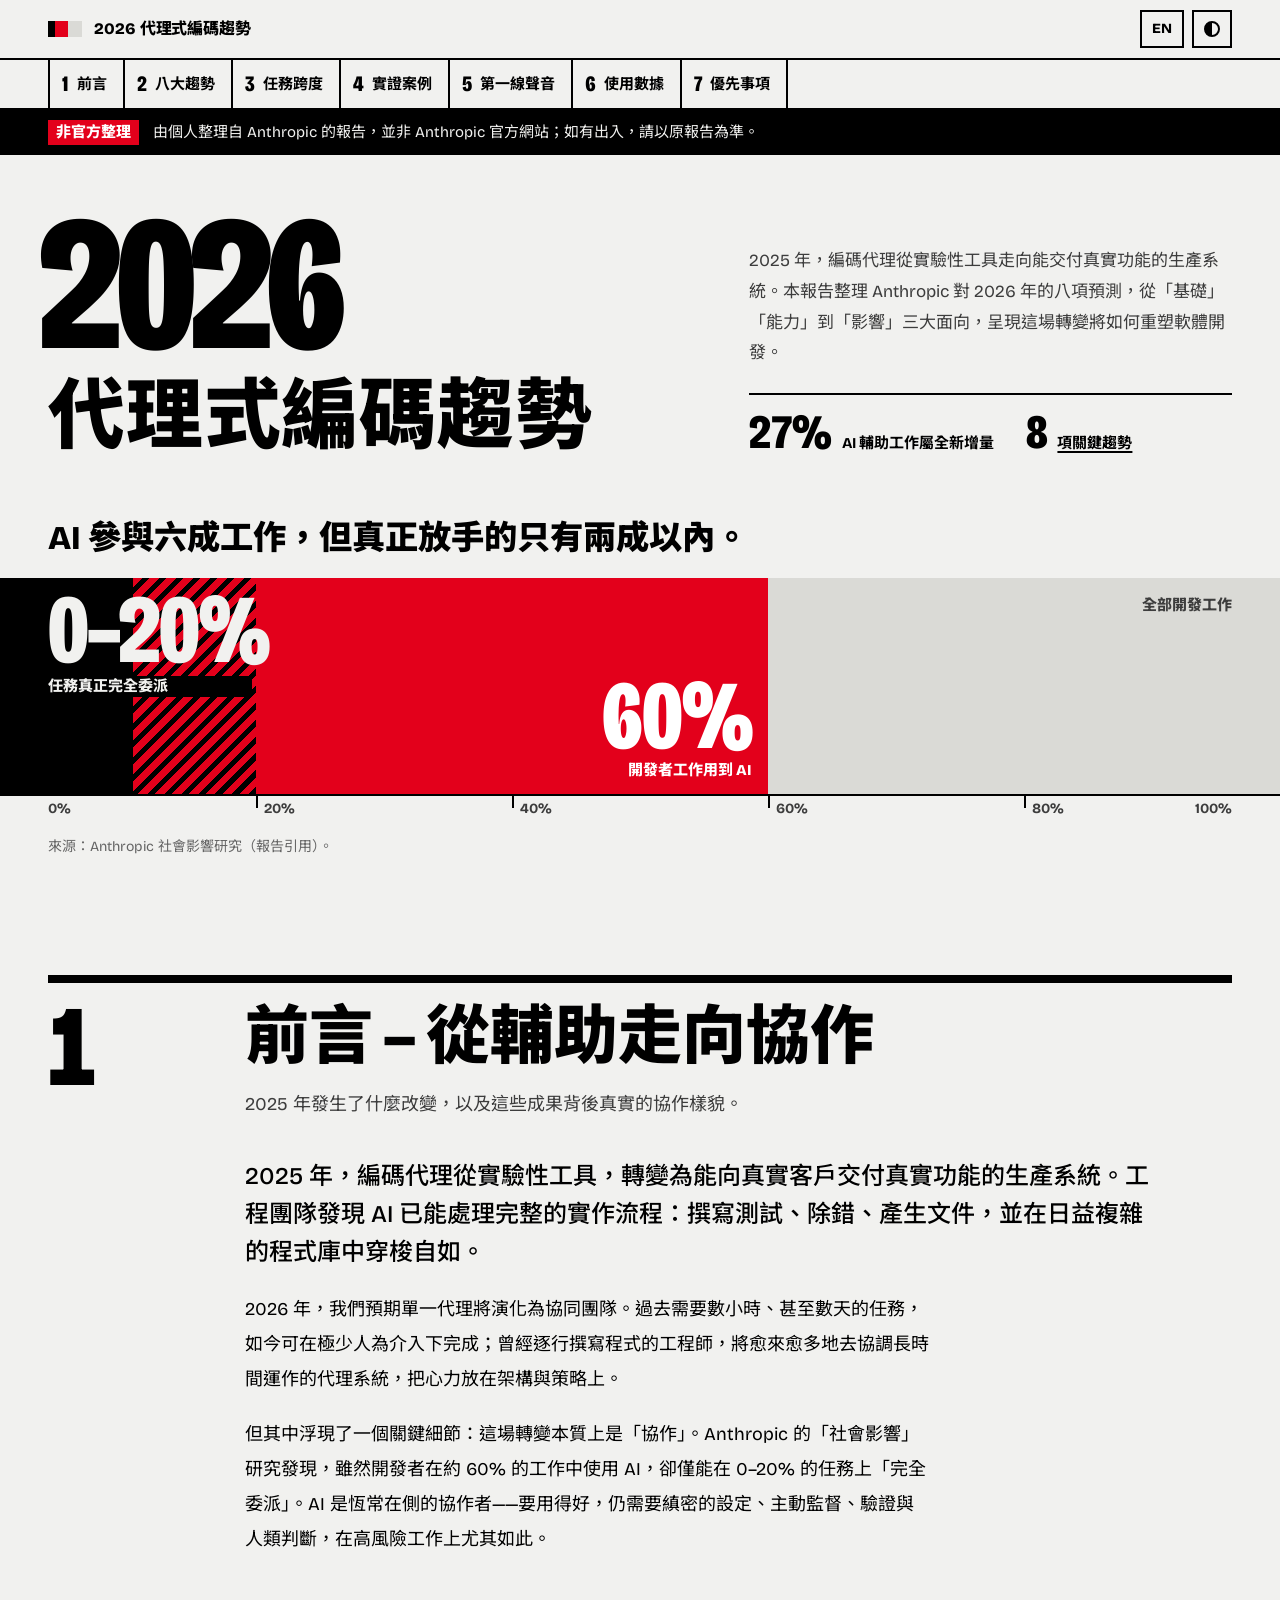
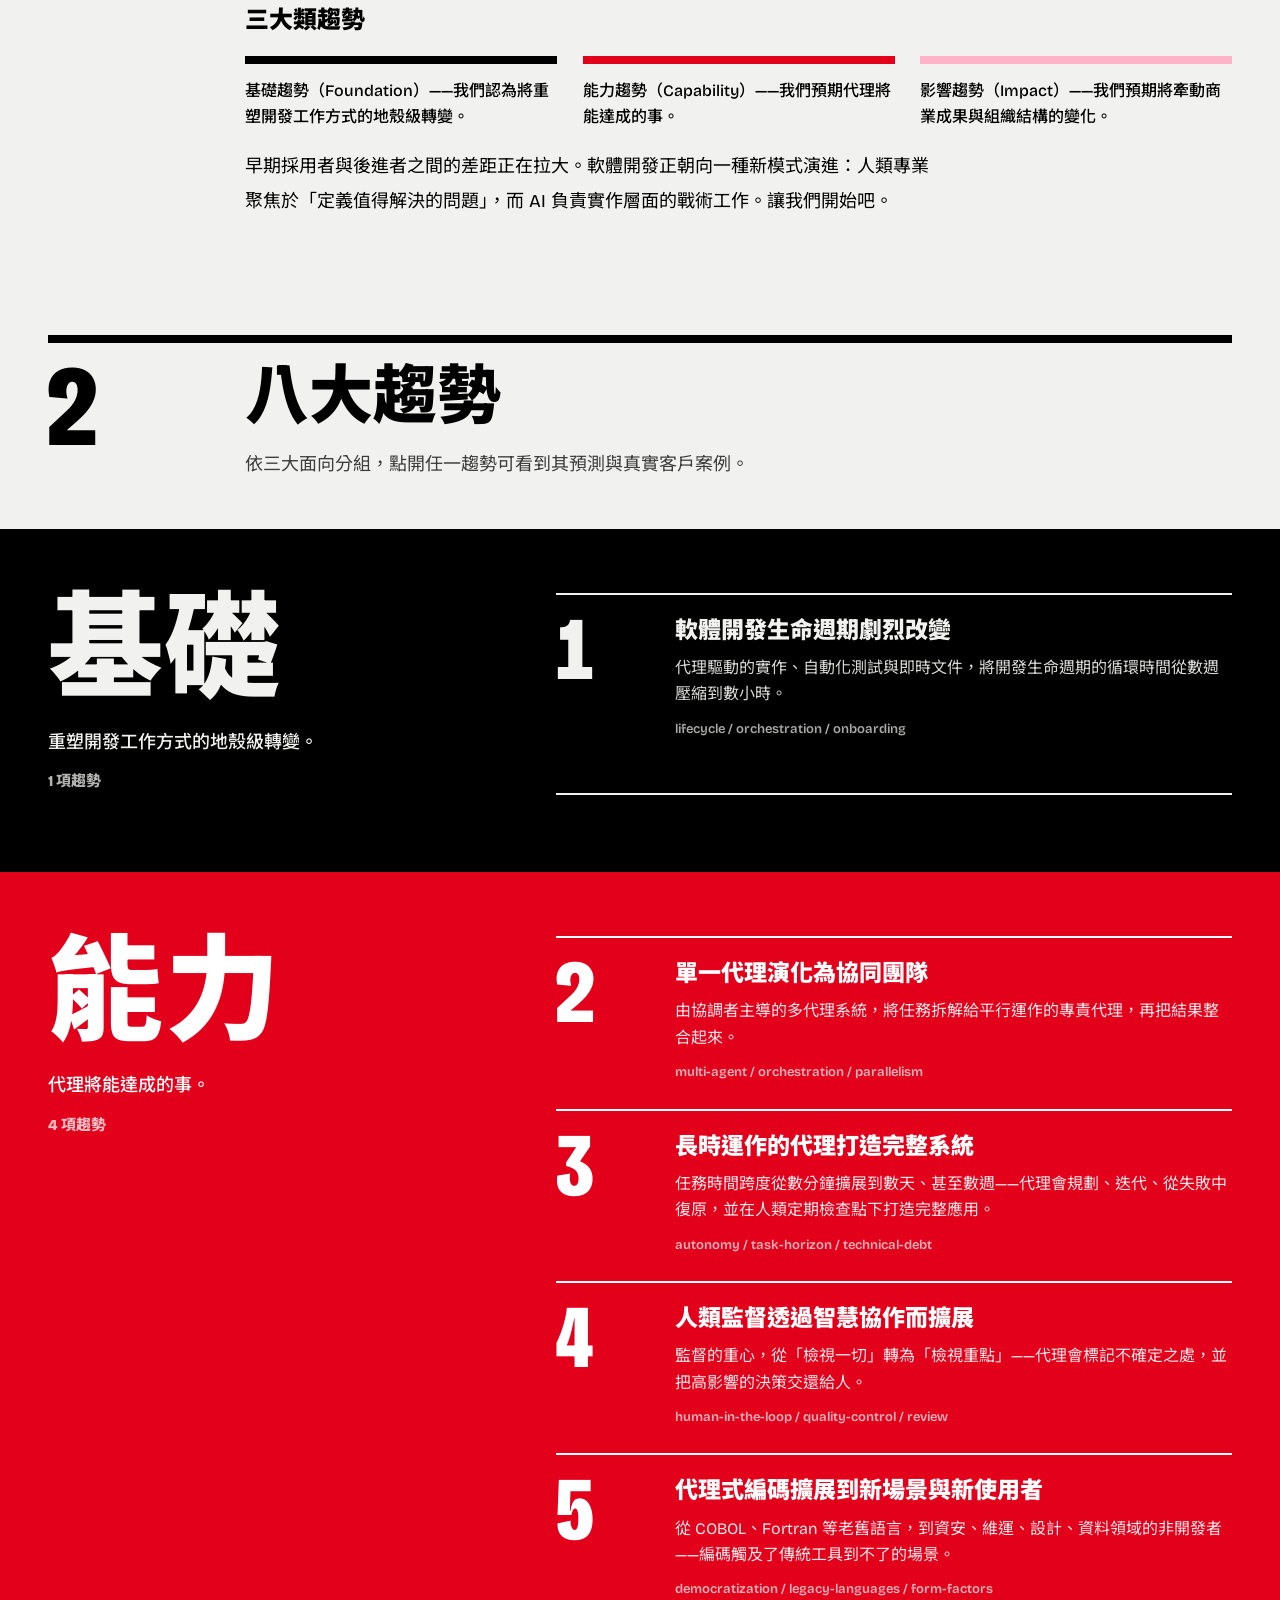
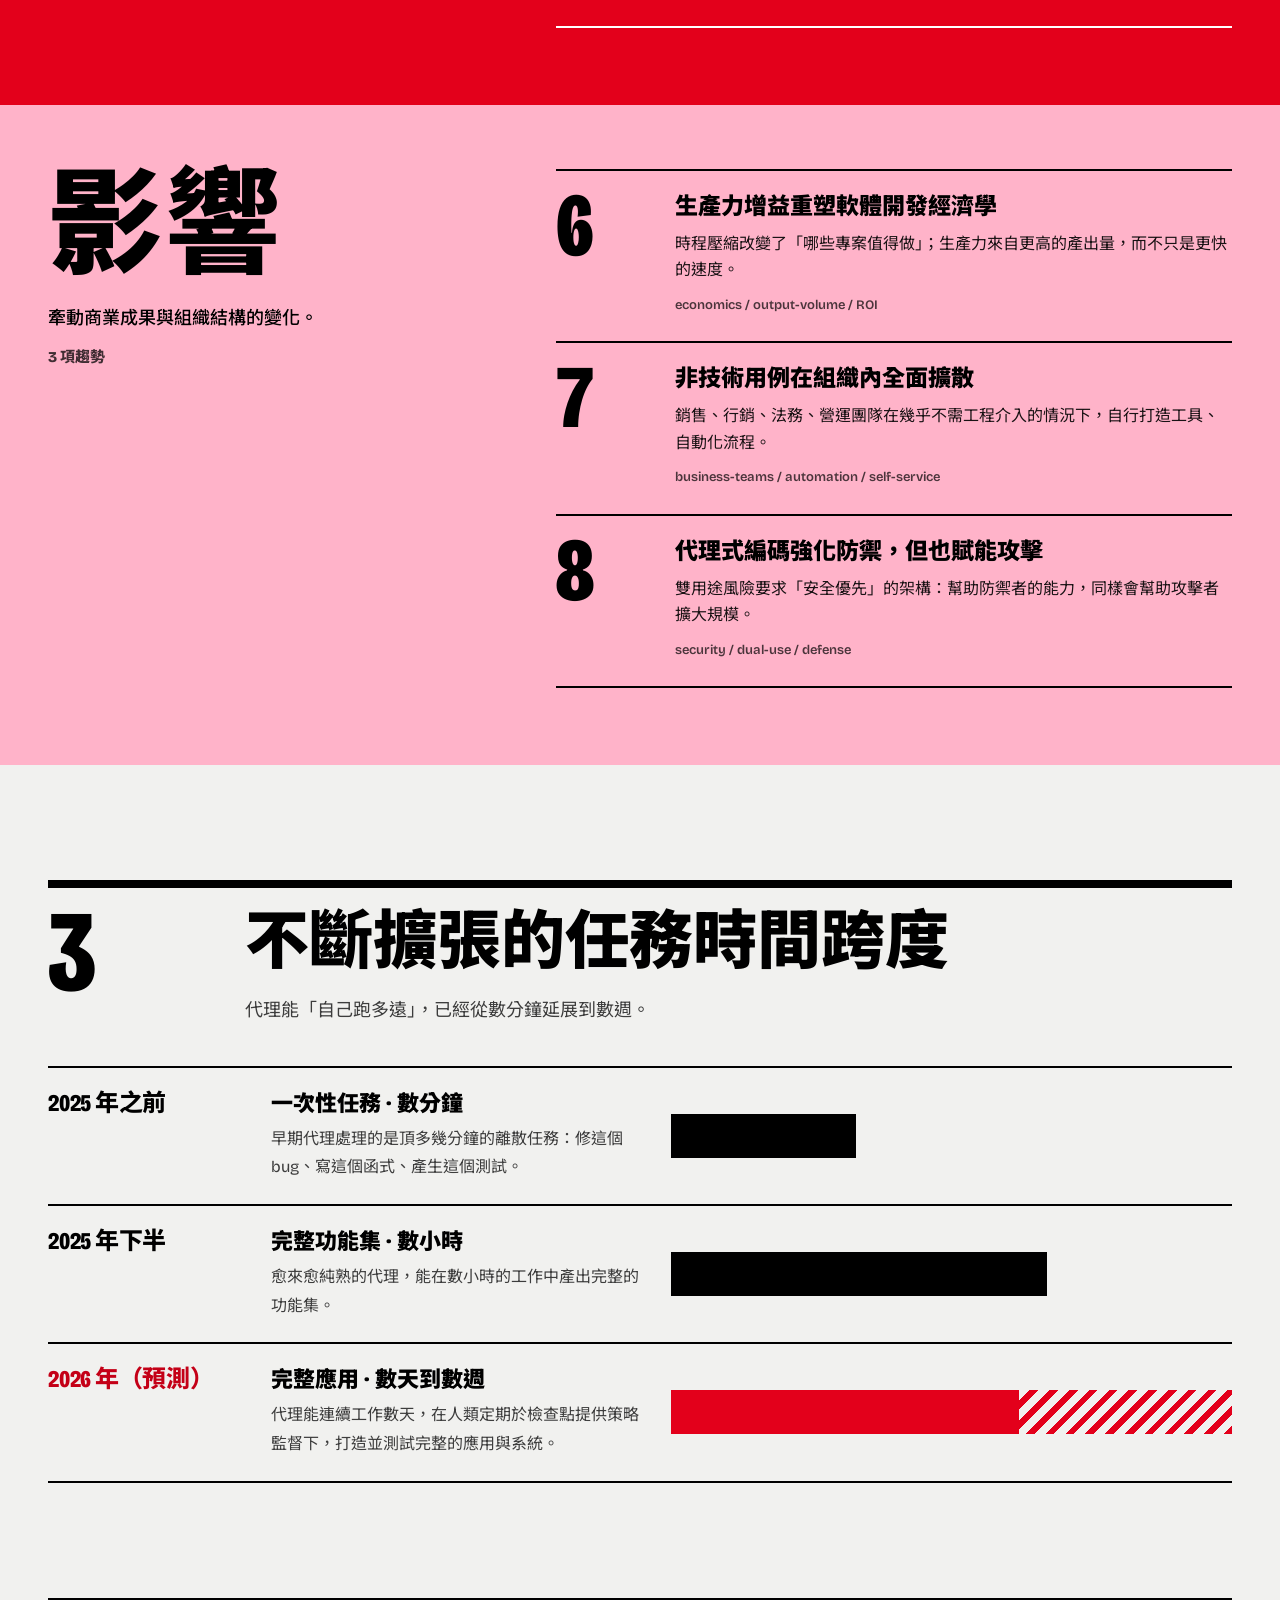
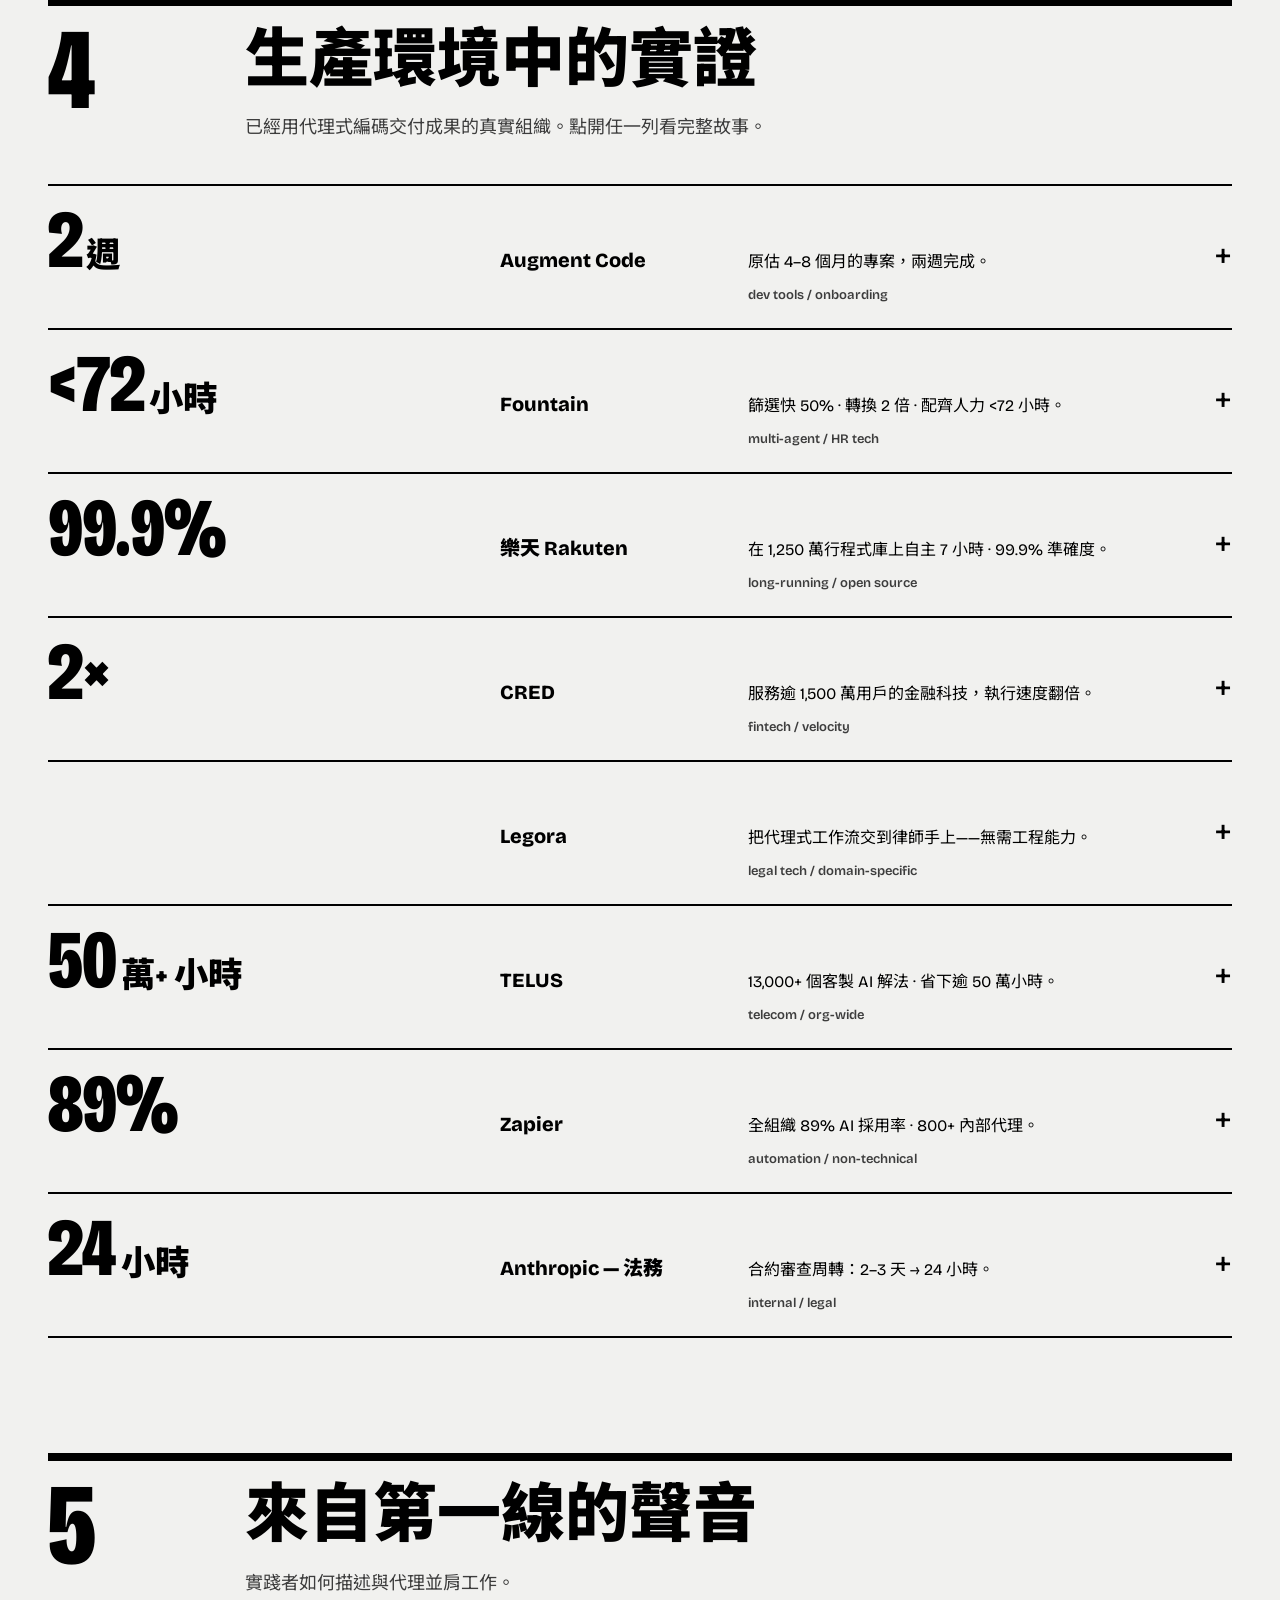
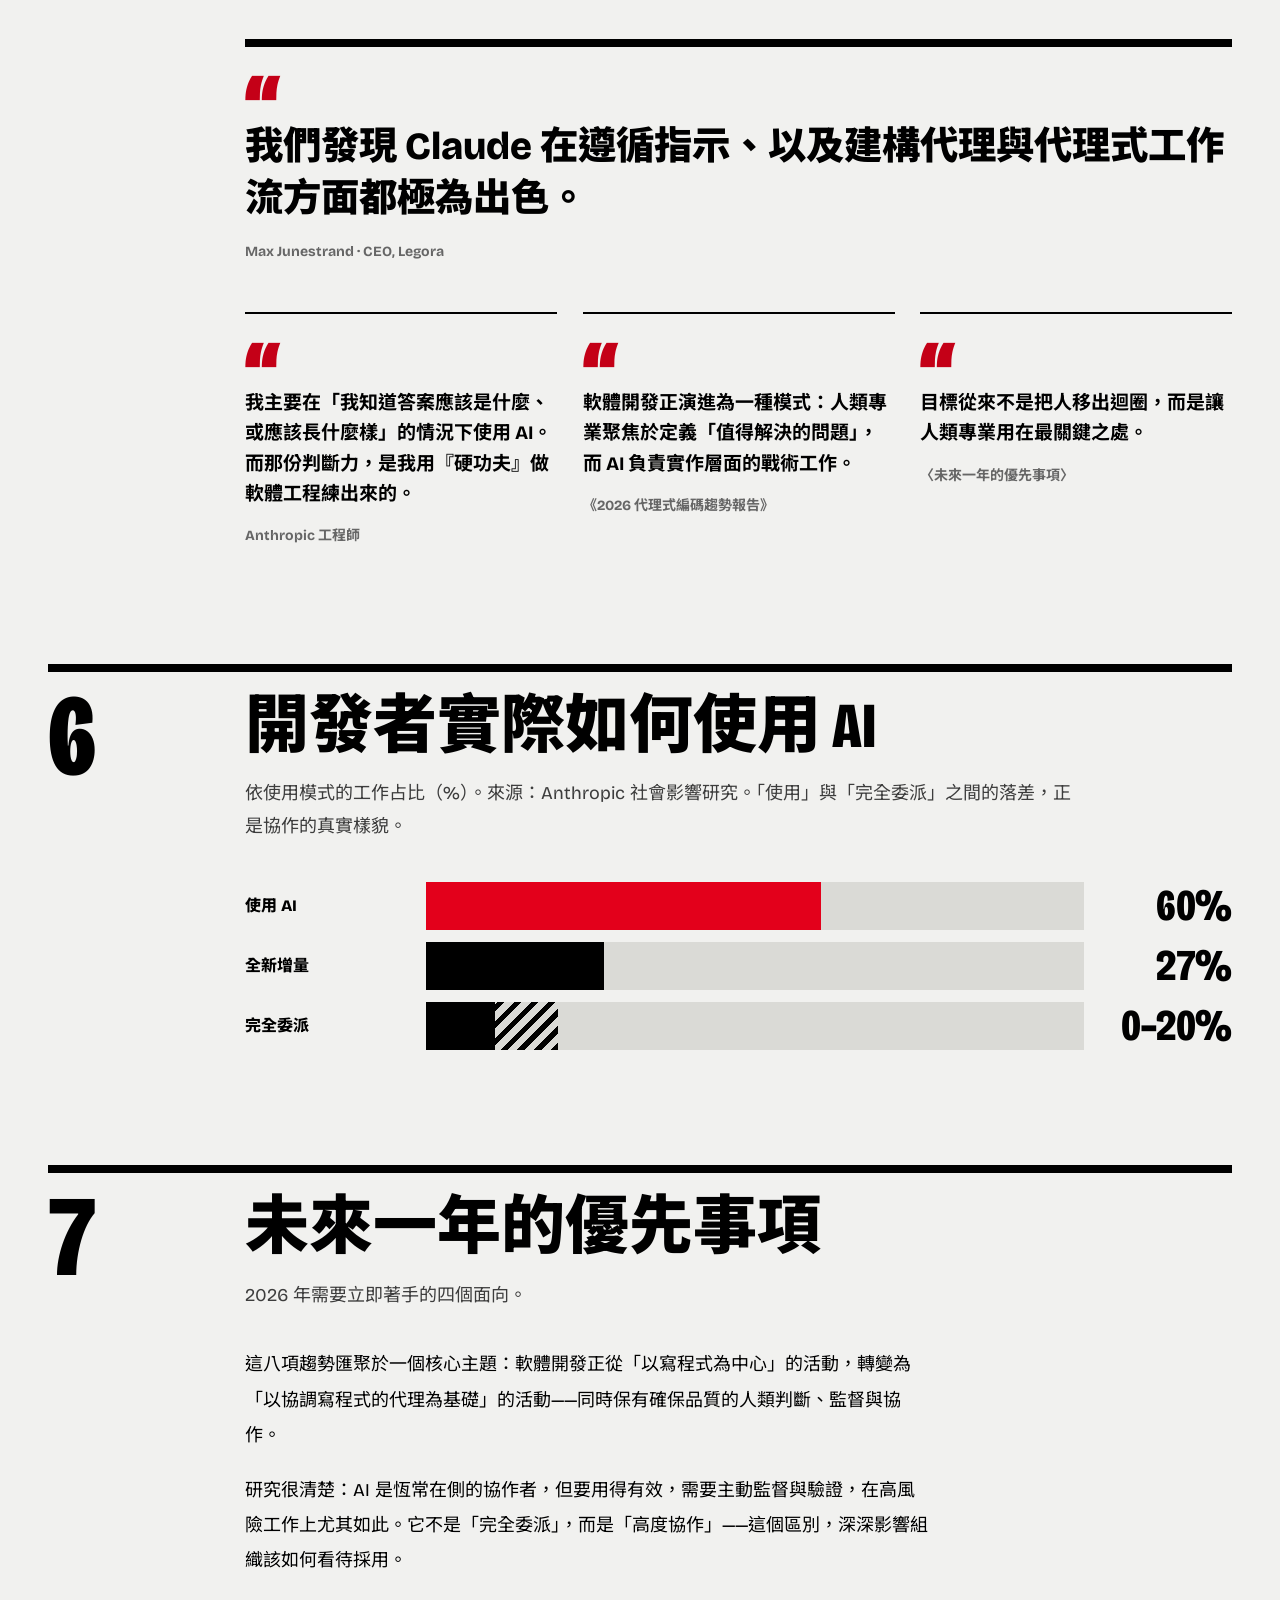
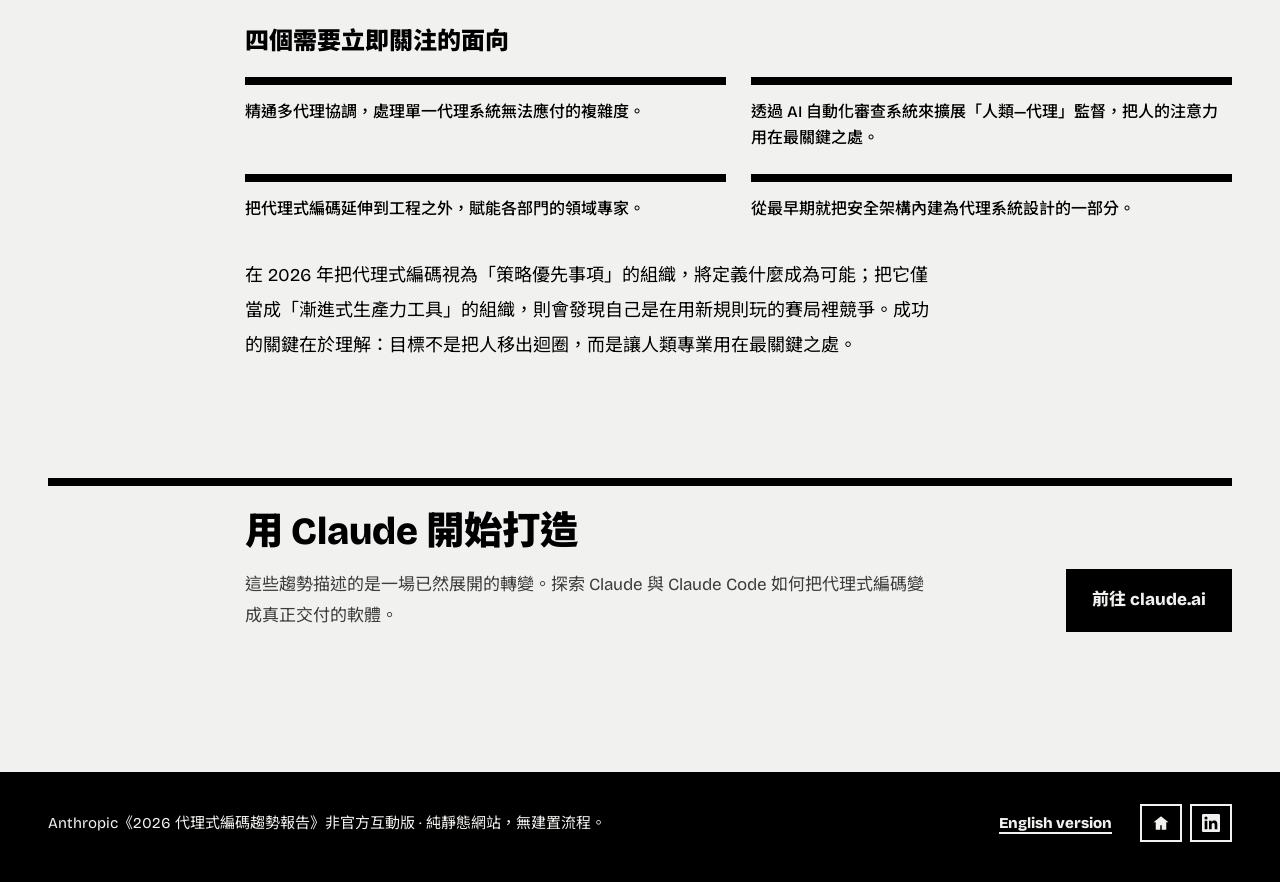
==== commit 189310af: "feat: 改版為國際主義風格的資料海報 第一版只是換了米色紙面與襯線字,看起來和舊站差不多;這次把版面與視覺識別整個換掉: - 字型改成壓窄的 Bricolage Grotesque(wdth 75" ====
--- a/index.html
+++ b/index.html
@@ -20,7 +20,7 @@
   <link rel="alternate" hreflang="zh-Hant" href="https://anthropic-agentic-coding-trend-2026.peteraim.com/" />
   <link rel="alternate" hreflang="en" href="https://anthropic-agentic-coding-trend-2026.peteraim.com/en/" />
   <link rel="alternate" hreflang="x-default" href="https://anthropic-agentic-coding-trend-2026.peteraim.com/" />
-  <meta name="theme-color" content="#BE5B3A" />
+  <meta name="theme-color" content="#E3001B" />
 
   <!-- ==== Open Graph ==== -->
   <meta property="og:type" content="website" />
@@ -58,11 +58,10 @@
     })();
   </script>
 
-  <!-- ==== Fonts + icons (CDN, no local files) ==== -->
+  <!-- ==== Fonts (CDN, no local files) ==== -->
   <link rel="preconnect" href="https://fonts.googleapis.com" />
   <link rel="preconnect" href="https://fonts.gstatic.com" crossorigin />
-  <link href="https://fonts.googleapis.com/css2?family=Newsreader:opsz,wght@6..72,400;6..72,500;6..72,600&family=Hanken+Grotesk:wght@400;500;600;700&family=Noto+Sans+TC:wght@400;500;700&family=Noto+Serif+TC:wght@400;500;600&display=swap" rel="stylesheet" />
-  <link href="https://fonts.googleapis.com/css2?family=Material+Symbols+Rounded:opsz,wght,FILL,GRAD@24,400,0,0&display=swap" rel="stylesheet" />
+  <link href="https://fonts.googleapis.com/css2?family=Bricolage+Grotesque:opsz,wdth,wght@12..96,75..100,400..800&family=Noto+Sans+TC:wght@400;500;700;900&display=swap" rel="stylesheet" />
 
   <link rel="stylesheet" href="assets/styles.css" />
   <meta property="og:image:width" content="1200">
@@ -73,7 +72,7 @@
   <header class="appbar">
     <div class="appbar__inner">
       <a class="brand" href="#top">
-        <span class="material-symbols-rounded brand__logo">auto_awesome</span>
+        <span class="brand__logo" aria-hidden="true"><i></i><i></i></span>
         <span class="brand__name" id="brandName">2026 代理式編碼趨勢</span>
       </a>
 
@@ -81,13 +80,12 @@
         <a class="icon-btn" id="langToggle" href="/en/"
            hreflang="en" rel="alternate" lang="en"
            title="English" aria-label="Read this page in English">
-          <span class="material-symbols-rounded">translate</span>
           <span class="icon-btn__txt">EN</span>
         </a>
 
         <button class="icon-btn" id="themeToggle" type="button"
                 title="Theme" aria-label="Toggle theme / 切換主題">
-          <span class="material-symbols-rounded" id="themeIcon">dark_mode</span>
+          <span class="theme-disc" id="themeIcon" aria-hidden="true"></span>
         </button>
       </div>
     </div>
@@ -111,7 +109,7 @@
     <div class="dialog__bar">
       <span class="dialog__spacer"></span>
       <button class="icon-btn" id="dialogClose" type="button" aria-label="Close / 關閉">
-        <span class="material-symbols-rounded">close</span>
+        <svg viewBox="0 0 24 24" width="22" height="22" aria-hidden="true"><path d="M5 5l14 14M19 5L5 19" stroke="currentColor" stroke-width="2.5" fill="none"/></svg>
       </button>
     </div>
     <div class="dialog__body" id="dialogBody"></div>
@@ -123,7 +121,7 @@
     <p class="footer__alt"><a href="/en/" hreflang="en" rel="alternate" lang="en">English version</a></p>
       <div class="profile-links">
         <a class="icon-btn" href="https://www.peteraim.com" target="_blank" rel="noopener" title="Home" aria-label="Back to peteraim.com / 返回首頁">
-          <span class="material-symbols-rounded">home</span>
+          <svg viewBox="0 0 24 24" width="18" height="18" fill="currentColor" aria-hidden="true"><path d="M12 3 2 11h3v10h6v-6h2v6h6V11h3z"/></svg>
         </a>
         <a class="icon-btn" href="https://www.linkedin.com/in/ai-med/" target="_blank" rel="noopener" title="LinkedIn" aria-label="LinkedIn (opens in new tab)">
           <svg viewBox="0 0 24 24" width="18" height="18" fill="currentColor" aria-hidden="true"><path d="M20.45 20.45h-3.55v-5.57c0-1.33-.02-3.04-1.85-3.04-1.85 0-2.13 1.45-2.13 2.94v5.67H9.36V9h3.41v1.56h.05c.47-.9 1.63-1.85 3.36-1.85 3.6 0 4.27 2.37 4.27 5.45v6.29zM5.34 7.43a2.06 2.06 0 1 1 0-4.12 2.06 2.06 0 0 1 0 4.12zM7.12 20.45H3.56V9h3.56v11.45zM22.22 0H1.77C.79 0 0 .77 0 1.72v20.56C0 23.23.79 24 1.77 24h20.45c.98 0 1.78-.77 1.78-1.72V1.72C24 .77 23.2 0 22.22 0z"/></svg>
--- a/assets/styles.css
+++ b/assets/styles.css
@@ -1,64 +1,58 @@
 /* =========================================================================
    2026 Agentic Coding Trends · unofficial digest
-   "The delegation gap" — a printed-report skin: warm paper, clay ink,
-   Newsreader / Noto Serif TC display, Hanken Grotesk / Noto Sans TC text.
-   Sections are numbered §1–§7 under a thin clay rule, like a report.
+   "The delegation gap" as an International-style data poster:
+   flat colour fields, one condensed grotesk (Bricolage Grotesque, wdth 75)
+   with Noto Sans TC 900 for Chinese, a strict 12-column grid.
+
+   Colour carries meaning:
+     red   = work AI touches (the 60%)          ink   = Foundation trends
+     ink   = work fully handed off (0–20%)      red   = Capability trends
+     hatch = a range, not a point (0–20%, 2026)  pink  = Impact trends
    Pure CSS, no preprocessor, no build step.
    ========================================================================= */
 
 /* ---- Tokens : LIGHT ---- */
 :root,
 [data-theme="light"] {
-  --paper:      #F3EEE6;   /* page ground */
-  --paper-2:    #EAE3D7;   /* hover wash, tracks */
-  --paper-3:    #FBF8F2;   /* raised: dialog */
-  --ink:        #1F1B16;
-  --ink-2:      #574F46;   /* secondary text */
-  --ink-3:      #7C7368;   /* captions, meta */
-  --rule:       #D8CEBE;   /* hairlines */
-  --clay:       #BE5B3A;
-  --clay-deep:  #9E4325;   /* clay text on paper (AA) */
-  --clay-tint:  #EDCBB9;   /* "uses AI" share */
-  --on-clay:    #FFFFFF;
-
-  /* the report's three dimensions */
-  --dim-foundation: #3F6CA0;
-  --dim-capability: #B4532F;
-  --dim-impact:     #6E5C9C;
-
-  --shadow-dialog: 0 24px 60px -12px rgba(60,42,28,.35), 0 2px 8px rgba(60,42,28,.12);
-  --backdrop: rgba(40,28,18,.5);
-
-  --font-serif: "Newsreader", "Noto Serif TC", Georgia, "Times New Roman", serif;
-  --font-body:  "Hanken Grotesk", "Noto Sans TC", system-ui, -apple-system, "Segoe UI", sans-serif;
-
-  --measure: 1160px;
-  --gutter: clamp(16px, 4vw, 40px);
-  --bar-h: 52px;   /* app bar */
-  --toc-h: 42px;   /* TOC strip */
+  --paper:    #F1F1EF;   /* page ground, neutral grey-white */
+  --paper-2:  #DADAD6;   /* empty share of a bar, tracks */
+  --ink:      #000000;
+  --ink-2:    #3D3D3D;   /* secondary text */
+  --ink-3:    #666666;   /* captions, meta */
+  --red:      #E3001B;   /* field red: AI touches it */
+  --on-red:   #FFFFFF;
+  --red-text: #C40017;   /* red used as text on paper (AA) */
+  --pink:     #FFB3C9;   /* Impact field */
+  --on-pink:  #000000;
+  --backdrop: rgba(0,0,0,.55);
+
+  --font-display: "Bricolage Grotesque", "Noto Sans TC", "Arial Narrow", system-ui, sans-serif;
+  --font-body:    "Bricolage Grotesque", "Noto Sans TC", system-ui, -apple-system, "Segoe UI", sans-serif;
+
+  --measure: 1280px;
+  --gutter: clamp(16px, 4vw, 48px);
+  /* vw, not %: the value must be identical wherever it is used, so a
+     full-bleed child can cancel its section's padding exactly */
+  --pad: max(var(--gutter), calc((100vw - var(--measure)) / 2));
+  --col-gap: clamp(16px, 2vw, 28px);
+  --lead: calc(100% / 6);   /* the left axis everything hangs from (2 of 12 cols) */
+  --nav-h: 48px;
   color-scheme: light;
 }
 
-/* ---- Tokens : DARK ---- */
+/* ---- Tokens : DARK (the ground goes black; ink fields flip to light) ---- */
 [data-theme="dark"] {
-  --paper:      #1A1714;
-  --paper-2:    #26211C;
-  --paper-3:    #2A2420;
-  --ink:        #EDE6DB;
-  --ink-2:      #C7BDAF;
-  --ink-3:      #9A8F82;
-  --rule:       #3C352D;
-  --clay:       #E3906F;
-  --clay-deep:  #EBA286;
-  --clay-tint:  #5C3526;
-  --on-clay:    #2A120A;
-
-  --dim-foundation: #8DB1DE;
-  --dim-capability: #E3906F;
-  --dim-impact:     #B9A7E6;
-
-  --shadow-dialog: 0 24px 60px -12px rgba(0,0,0,.7);
-  --backdrop: rgba(0,0,0,.6);
+  --paper:    #000000;
+  --paper-2:  #2B2B2B;
+  --ink:      #F1F1EF;
+  --ink-2:    #C4C4C0;
+  --ink-3:    #8E8E8A;
+  --red:      #E3001B;
+  --on-red:   #FFFFFF;
+  --red-text: #FF5C68;
+  --pink:     #F5A6BE;
+  --on-pink:  #000000;
+  --backdrop: rgba(0,0,0,.72);
   color-scheme: dark;
 }
 
@@ -69,7 +63,7 @@
   margin: 0;
   font-family: var(--font-body);
   font-size: 1.0625rem;
-  line-height: 1.65;
+  line-height: 1.6;
   background: var(--paper);
   color: var(--ink);
   -webkit-font-smoothing: antialiased;
@@ -77,755 +71,579 @@
   overflow-x: hidden;
 }
 :lang(zh-Hant) body, body:lang(zh-Hant) { line-height: 1.8; }
-a { color: inherit; text-decoration: none; }
-:focus-visible { outline: 2px solid var(--clay); outline-offset: 3px; border-radius: 2px; }
-/* CJK has no true italic — never fake-slant it */
+a { color: inherit; }
+::selection { background: var(--pink); color: #000; }
+:focus-visible { outline: 3px solid currentColor; outline-offset: 3px; }
 :lang(zh-Hant) em, :lang(zh) em { font-style: normal; font-weight: 700; }
-h1, h2, h3 { text-wrap: balance; }
-p { text-wrap: pretty; }
-.material-symbols-rounded {
-  font-variation-settings: "FILL" 0, "wght" 400, "GRAD" 0, "opsz" 24;
-  line-height: 1;
-  user-select: none;
-}
-
-/* ---- App bar ---- */
-.appbar {
-  position: sticky;
-  top: 0;
-  z-index: 30;
-  height: var(--bar-h);
+h1, h2, h3 { margin: 0; text-wrap: balance; }
+p { margin: 0; }
+
+/* condensed display voice, shared by every big figure */
+.hero__year, .hero__fig, .gap__num, .section-head__num, .trend__num,
+.ledger__metric, .strip__val, .quote-mark, .dialog__metric, .tl-date {
+  font-family: var(--font-display);
+  font-stretch: 75%;
+  font-weight: 800;
+  font-variant-numeric: tabular-nums lining-nums;
+  letter-spacing: -0.01em;
+}
+
+/* ===================================================== APP BAR */
+.appbar { background: var(--paper); }
+.appbar__inner {
+  display: flex; align-items: center; justify-content: space-between; gap: 16px;
+  padding: 10px var(--pad);
+  min-height: 56px;
+}
+.brand {
+  display: inline-flex; align-items: center; gap: 12px;
+  text-decoration: none; font-weight: 800; font-size: 1rem; letter-spacing: -0.005em;
+}
+/* the logo is the hero bar in miniature: 60% red, 0–20% ink */
+.brand__logo {
+  position: relative; flex: none;
+  width: 34px; height: 16px;
+  background: var(--paper-2);
+}
+.brand__logo i { position: absolute; top: 0; bottom: 0; left: 0; }
+.brand__logo i:first-child { right: 40%; background: var(--red); }
+.brand__logo i:last-child  { right: 80%; background: var(--ink); }
+.appbar__actions { display: flex; align-items: center; gap: 8px; }
+
+.icon-btn {
+  display: inline-flex; align-items: center; justify-content: center; gap: 6px;
+  min-width: 38px; height: 38px; padding: 0 10px;
+  border: 2px solid currentColor; border-radius: 0;
+  background: transparent; color: inherit;
+  font: 800 0.875rem/1 var(--font-body);
+  text-decoration: none; cursor: pointer;
+}
+.icon-btn:hover { background: var(--ink); color: var(--paper); border-color: var(--ink); }
+.icon-btn svg { display: block; }
+/* theme toggle: a half-filled disc; it turns over in dark mode */
+.theme-disc {
+  width: 16px; height: 16px; border-radius: 50%;
+  border: 2px solid currentColor;
+  background: linear-gradient(90deg, currentColor 50%, transparent 50%);
+  transition: transform .3s ease;
+}
+[data-theme="dark"] .theme-disc { transform: rotate(180deg); }
+
+/* ===================================================== SECTION NAV */
+.sectionnav {
+  position: sticky; top: 0; z-index: 30;
   background: var(--paper);
-}
-.appbar__inner {
-  max-width: var(--measure);
-  height: 100%;
-  margin: 0 auto;
-  padding: 0 var(--gutter);
-  display: flex;
-  align-items: center;
-  gap: 12px;
-}
-.brand {
-  display: flex;
-  align-items: center;
-  gap: 8px;
-  font-family: var(--font-serif);
-  font-weight: 500;
-  font-size: 1.08rem;
-  letter-spacing: -.005em;
-  min-width: 0;
-}
-.brand__logo { color: var(--clay); font-size: 20px; flex: 0 0 auto; }
-.brand__name { overflow: hidden; text-overflow: ellipsis; white-space: nowrap; }
-.appbar__actions { margin-left: auto; display: flex; align-items: center; gap: 2px; flex: 0 0 auto; }
-
-.icon-btn {
-  display: inline-flex;
-  align-items: center;
-  gap: 4px;
-  min-height: 40px;
-  border: none;
-  background: transparent;
-  color: var(--ink-2);
-  border-radius: 6px;
-  padding: 8px 10px;
-  cursor: pointer;
-  font: inherit;
-  transition: background .15s, color .15s;
-}
-.icon-btn:hover { background: var(--paper-2); color: var(--ink); }
-.icon-btn .material-symbols-rounded { font-size: 21px; }
-.icon-btn__txt { font-size: .85rem; font-weight: 600; }
-
-/* ---- TOC strip (sticky, §-numbered, scrolls with an edge fade) ---- */
-.sectionnav {
-  position: sticky;
-  top: var(--bar-h);
-  z-index: 25;
-  background: var(--paper);
-  border-top: 1px solid var(--rule);
-  border-bottom: 1px solid var(--rule);
+  border-top: 2px solid var(--ink);
+  border-bottom: 2px solid var(--ink);
 }
 .sectionnav__inner {
-  max-width: var(--measure);
-  height: var(--toc-h);
-  margin: 0 auto;
-  padding: 0 var(--gutter);
-  display: flex;
-  align-items: stretch;
-  gap: clamp(14px, 2.4vw, 30px);
-  overflow-x: auto;
-  scrollbar-width: none;
-  scroll-snap-type: x proximity;
-  scroll-padding-inline: var(--gutter);
+  display: flex; gap: 0;
+  padding: 0 var(--pad);
+  height: var(--nav-h);
+  overflow-x: auto; scrollbar-width: none;
 }
 .sectionnav__inner::-webkit-scrollbar { display: none; }
 .sectionnav.is-more-right .sectionnav__inner {
-  -webkit-mask-image: linear-gradient(90deg, #000 calc(100% - 48px), transparent);
-          mask-image: linear-gradient(90deg, #000 calc(100% - 48px), transparent);
+  -webkit-mask-image: linear-gradient(90deg, #000 85%, transparent);
+          mask-image: linear-gradient(90deg, #000 85%, transparent);
 }
 .sectionnav.is-more-left .sectionnav__inner {
-  -webkit-mask-image: linear-gradient(90deg, transparent, #000 48px);
-          mask-image: linear-gradient(90deg, transparent, #000 48px);
+  -webkit-mask-image: linear-gradient(90deg, transparent, #000 15%);
+          mask-image: linear-gradient(90deg, transparent, #000 15%);
 }
 .sectionnav.is-more-left.is-more-right .sectionnav__inner {
-  -webkit-mask-image: linear-gradient(90deg, transparent, #000 48px, #000 calc(100% - 48px), transparent);
-          mask-image: linear-gradient(90deg, transparent, #000 48px, #000 calc(100% - 48px), transparent);
+  -webkit-mask-image: linear-gradient(90deg, transparent, #000 12%, #000 88%, transparent);
+          mask-image: linear-gradient(90deg, transparent, #000 12%, #000 88%, transparent);
 }
 .navpill {
-  position: relative;
-  display: inline-flex;
+  flex: none; display: inline-flex; align-items: center; gap: 8px;
+  padding: 0 16px 0 12px;
+  text-decoration: none; white-space: nowrap;
+  font-size: 0.9375rem; font-weight: 700;
+  border-right: 2px solid var(--ink);
+}
+.navpill:first-child { border-left: 2px solid var(--ink); }
+.navpill__num {
+  font-family: var(--font-display); font-stretch: 75%; font-weight: 800;
+  font-size: 1.375rem; line-height: 1;
+}
+.navpill:hover { background: var(--paper-2); }
+.navpill--active, .navpill--active:hover { background: var(--ink); color: var(--paper); }
+.sectionnav__progress {
+  position: absolute; left: 0; right: 0; bottom: -2px; height: 4px;
+  background: var(--red);
+  transform: scaleX(0); transform-origin: 0 50%;
+  pointer-events: none;
+}
+
+/* ===================================================== SECTIONS */
+.section {
+  padding: clamp(72px, 9vw, 136px) var(--pad) 0;
+  scroll-margin-top: calc(var(--nav-h) - 2px);
+}
+.section-head {
+  display: grid;
+  grid-template-columns: var(--lead) minmax(0, 1fr);
+  align-items: start;
+  border-top: 8px solid var(--ink);
+  padding-top: 18px;
+}
+.section-head__num {
+  font-size: clamp(72px, 9vw, 148px);
+  line-height: .78;
+  margin-top: 2px;
+}
+.section-head h2 {
+  font-family: var(--font-display); font-stretch: 75%;
+  font-weight: 900; font-size: clamp(36px, 5vw, 72px);
+  line-height: .98; letter-spacing: -0.015em;
+}
+:lang(zh-Hant) .section-head h2 { line-height: 1.12; letter-spacing: 0; }
+.section-head__sub {
+  margin-top: 16px; max-width: 46em;
+  font-size: 1.125rem; color: var(--ink-2);
+}
+
+/* ===================================================== HERO */
+.section--hero { padding-top: 0; }
+.hero__notice {
+  display: flex; flex-wrap: wrap; align-items: baseline; gap: 4px 14px;
+  margin: 0 calc(-1 * var(--pad));
+  padding: 10px var(--pad);
+  background: var(--ink); color: var(--paper);
+  font-size: 0.9375rem; line-height: 1.5;
+}
+.hero__notice b {
+  flex: none;
+  background: var(--red); color: var(--on-red);
+  padding: 1px 8px; font-weight: 800;
+}
+
+.hero__top {
+  display: grid;
+  grid-template-columns: minmax(0, 7fr) minmax(0, 5fr);
+  gap: 24px var(--col-gap);
+  align-items: end;
+  margin-top: clamp(32px, 4.5vw, 64px);
+}
+.hero__title { margin: 0; font-weight: 900; }
+.hero__year {
+  display: block;
+  font-size: clamp(104px, 15vw, 228px);
+  line-height: .76;
+  letter-spacing: -0.03em;
+  margin-left: -0.04em;
+}
+.hero__name {
+  display: block;
+  margin-top: .22em;
+  font-family: var(--font-display); font-stretch: 75%;
+  font-size: clamp(40px, 6vw, 92px);
+  line-height: .95; letter-spacing: -0.015em;
+}
+:lang(zh-Hant) .hero__name { line-height: 1.1; letter-spacing: 0.01em; }
+.hero__side { padding-bottom: 6px; }
+.hero__sub { font-size: 1.0625rem; color: var(--ink-2); max-width: 34em; }
+.hero__asides {
+  display: flex; flex-wrap: wrap; gap: 12px 32px;
+  list-style: none; margin: 24px 0 0; padding: 18px 0 0;
+  border-top: 2px solid var(--ink);
+}
+.hero__asides li, .hero__asides a {
+  display: flex; align-items: baseline; gap: 10px;
+  text-decoration: none; font-weight: 700; font-size: 0.9375rem; line-height: 1.3;
+}
+.hero__asides a span { text-decoration: underline; text-decoration-thickness: 2px; text-underline-offset: 3px; }
+.hero__asides a:hover .hero__fig { color: var(--red-text); }
+.hero__fig { font-size: 3rem; line-height: .8; }
+
+/* ---- the delegation gap: one bar, edge to edge ---- */
+.gap { margin: clamp(36px, 4.5vw, 64px) 0 0; }
+.gap__headline {
+  font-weight: 900; font-size: clamp(22px, 2.6vw, 36px);
+  line-height: 1.3; max-width: 30em;
+  margin-bottom: 18px;
+}
+.gap__chart { margin: 0 calc(-1 * var(--pad)); }
+.gap__bar {
+  position: relative; overflow: hidden;
+  height: clamp(156px, 24vh, 232px);
+  background: var(--paper-2);
+}
+.gap__use, .gap__del {
+  position: absolute; top: 0; bottom: 0; left: 0;
+  transform-origin: 0 50%;
+  animation: gap-grow 1s cubic-bezier(.2,.75,.25,1) both;
+}
+.gap__use { width: var(--use); background: var(--red); }
+/* 0–20% is a range: solid to half, then hatched out to the upper bound */
+.gap__del {
+  width: var(--del);
+  background:
+    linear-gradient(90deg, var(--ink) 0 52%, transparent 52%),
+    repeating-linear-gradient(-45deg, var(--ink) 0 5px, transparent 5px 12px);
+  animation-delay: .45s;
+}
+@keyframes gap-grow { from { transform: scaleX(0); } to { transform: scaleX(1); } }
+
+.gap__mark {
+  position: absolute; z-index: 1;
+  display: flex; flex-direction: column; gap: 6px;
+  padding: 14px 16px;
+  color: var(--on-red);
+}
+.gap__mark--use {
+  right: calc(100% - var(--use)); bottom: 0;
+  align-items: flex-end; text-align: right;
+}
+.gap__mark--del { left: 0; top: 0; padding-left: var(--pad); color: var(--paper); }
+.gap__num { font-size: clamp(60px, 7.6vw, 124px); line-height: .8; }
+.gap__label { font-size: 0.9375rem; font-weight: 800; line-height: 1.25; max-width: 14em; }
+/* the range label crosses the hatching, so it sits on its own chip */
+.gap__mark--del .gap__label { background: var(--ink); color: var(--paper); padding: 1px 6px; margin-left: -6px; }
+.gap__scale {
+  position: absolute; right: var(--pad); top: 14px;
+  font-weight: 800; font-size: 0.9375rem; color: var(--ink-2);
+}
+.gap__ticks {
+  position: relative; height: 30px;
+  list-style: none; margin: 0; padding: 0;
+  border-top: 2px solid var(--ink);
+  font-family: var(--font-display); font-weight: 700; font-size: 0.875rem;
+  color: var(--ink-2);
+}
+.gap__ticks li { position: absolute; top: 0; padding: 6px 6px 0; border-left: 2px solid var(--ink); height: 12px; line-height: 1; }
+.gap__ticks li::after { content: "%"; }
+.gap__ticks li:nth-child(1) { left: 0; border: 0; padding-left: var(--pad); }
+.gap__ticks li:nth-child(2) { left: 20%; }
+.gap__ticks li:nth-child(3) { left: 40%; }
+.gap__ticks li:nth-child(4) { left: 60%; }
+.gap__ticks li:nth-child(5) { left: 80%; }
+.gap__ticks li:nth-child(6) { right: 0; border: 0; padding-right: var(--pad); }
+.gap__source { margin-top: 10px; font-size: 0.875rem; color: var(--ink-3); }
+
+/* ===================================================== PROSE */
+.prose { margin: 36px 0 0 var(--lead); }
+.prose > p, .prose > h3 { max-width: 38em; }
+:lang(en) .prose > p { max-width: 36em; }
+.prose p { font-size: 1.125rem; margin-top: 1.1em; }
+.prose p:first-child { margin-top: 0; }
+:lang(zh-Hant) .prose p { line-height: 1.95; }
+.section--prose:first-of-type .prose > p:first-child,
+#foreword .prose > p:first-child { font-size: clamp(1.25rem, 1.9vw, 1.5rem); line-height: 1.6; font-weight: 500; }
+.prose h3 {
+  margin-top: 48px;
+  font-weight: 900; font-size: 1.5rem; line-height: 1.3;
+}
+.prose ul {
+  list-style: none; padding: 0; margin: 20px 0 8px;
+  display: grid; grid-template-columns: repeat(auto-fit, minmax(220px, 1fr));
+  gap: 24px var(--col-gap);
+}
+.prose li {
+  border-top: 8px solid var(--ink);
+  padding-top: 14px;
+  font-size: 1rem; font-weight: 500; line-height: 1.6;
+}
+/* the foreword's three categories wear their trend-band colours */
+#foreword .prose li:nth-child(2) { border-top-color: var(--red); }
+#foreword .prose li:nth-child(3) { border-top-color: var(--pink); }
+#priorities .prose ul { grid-template-columns: repeat(2, minmax(0, 1fr)); margin-bottom: 36px; }
+
+/* ===================================================== TRENDS: three colour fields */
+.bands { margin: 48px calc(-1 * var(--pad)) 0; }
+.band {
+  display: grid;
+  grid-template-columns: minmax(0, 5fr) minmax(0, 7fr);
+  gap: 32px var(--col-gap);
+  padding: clamp(40px, 5vw, 72px) var(--pad) clamp(48px, 6vw, 88px);
+}
+.band--foundation { background: var(--ink); color: var(--paper); }
+.band--capability { background: var(--red); color: var(--on-red); }
+.band--impact     { background: var(--pink); color: var(--on-pink); }
+.band__head { position: sticky; top: calc(var(--nav-h) + 24px); align-self: start; }
+.band__name {
+  font-family: var(--font-display); font-stretch: 75%;
+  font-weight: 900; font-size: clamp(56px, 6.4vw, 96px);
+  line-height: .86; letter-spacing: -0.02em;
+}
+:lang(zh-Hant) .band__name { font-size: clamp(64px, 9vw, 136px); line-height: 1; letter-spacing: 0.02em; }
+.band__note { margin-top: 18px; font-size: 1.125rem; font-weight: 500; max-width: 18em; }
+.band__count { margin-top: 10px; font-size: 0.9375rem; font-weight: 800; opacity: .75; }
+
+.trend-list { list-style: none; margin: 0; padding: 0; border-bottom: 2px solid currentColor; }
+.trend-list li { border-top: 2px solid currentColor; }
+.trend {
+  display: grid; grid-template-columns: clamp(64px, 8vw, 120px) minmax(0, 1fr);
+  gap: 0 16px;
+  padding: 20px 0 24px;
+  cursor: pointer;
+}
+.trend__num { font-size: clamp(64px, 7vw, 104px); line-height: .78; }
+.trend__title { font-weight: 800; font-size: clamp(1.25rem, 1.8vw, 1.625rem); line-height: 1.25; }
+:lang(zh-Hant) .trend__title { font-weight: 900; line-height: 1.4; }
+.trend__summary { margin-top: 8px; font-size: 1rem; line-height: 1.65; opacity: .9; max-width: 40em; }
+.trend:hover .trend__title, .trend:focus-visible .trend__title {
+  text-decoration: underline; text-decoration-thickness: 3px; text-underline-offset: 5px;
+}
+.tagline { margin-top: 10px; font-size: 0.8125rem; font-weight: 600; opacity: .7; }
+
+/* ===================================================== TIMELINE: the horizon grows */
+.timeline { list-style: none; margin: 40px 0 0; padding: 0; border-bottom: 2px solid var(--ink); }
+.tl-item {
+  display: grid;
+  grid-template-columns: var(--lead) minmax(0, 4fr) minmax(0, 6fr);
+  gap: 12px var(--col-gap);
   align-items: center;
-  gap: 6px;
-  flex: 0 0 auto;
-  font-size: .86rem;
-  font-weight: 500;
-  color: var(--ink-3);
-  white-space: nowrap;
-  scroll-snap-align: start;
-  transition: color .15s;
-}
-.navpill__num {
-  font-family: var(--font-serif);
-  font-size: .9rem;
-  color: var(--clay-deep);
-  font-variant-numeric: lining-nums tabular-nums;
-}
-.navpill:hover { color: var(--ink); }
-.navpill--active { color: var(--ink); }
-.navpill--active::after {
-  content: "";
-  position: absolute;
-  left: 0; right: 0; bottom: -1px;
-  height: 2px;
-  background: var(--ink);
-}
-.sectionnav__progress {
-  position: absolute;
-  left: 0; right: 0; bottom: -1px;
-  height: 2px;
-  background: var(--clay);
-  transform: scaleX(0);
-  transform-origin: 0 50%;
-  pointer-events: none;
-}
-
-/* ---- Section scaffolding ---- */
-.section {
-  max-width: var(--measure);
-  margin: 0 auto;
-  padding: clamp(64px, 9vw, 112px) var(--gutter) 0;
-  scroll-margin-top: calc(var(--bar-h) + var(--toc-h) + 8px);
-}
-.section-head {
-  position: relative;
-  display: grid;
-  grid-template-columns: minmax(0, 1fr);
-  gap: 10px;
-  margin-bottom: clamp(28px, 4vw, 44px);
-  padding-top: 18px;
-  border-top: 1px solid var(--rule);
-}
-/* the signature: a short clay rule laid over the hairline */
-.section-head::before {
-  content: "";
-  position: absolute;
-  top: -1px; left: 0;
-  width: 56px; height: 3px;
-  background: var(--clay);
-}
-.section-head__num {
-  font-family: var(--font-serif);
-  font-size: 1rem;
-  color: var(--clay-deep);
-  font-variant-numeric: lining-nums;
-  letter-spacing: .02em;
-}
-.section-head h2 {
-  margin: 0;
-  font-family: var(--font-serif);
-  font-size: clamp(1.85rem, 3.6vw, 2.75rem);
-  font-weight: 500;
-  letter-spacing: -.018em;
-  line-height: 1.12;
-}
-.section-head__sub {
-  margin: 0;
-  max-width: 58ch;
-  font-size: 1rem;
-  line-height: 1.65;
-  color: var(--ink-2);
-}
-@media (min-width: 900px) {
-  .section-head {
-    grid-template-columns: minmax(0, 1.15fr) minmax(0, 1fr);
-    column-gap: 56px;
-    align-items: end;
-  }
-  .section-head__num { grid-column: 1 / -1; }
-  .section-head__sub { padding-bottom: 6px; }
-}
-
-/* =======================================================================
-   HERO — title, unofficial notice, the delegation-gap bar
-   ===================================================================== */
-.section--hero { padding-top: clamp(36px, 5vw, 64px); }
-.section--hero .section-head {
-  display: block;
-  border-top: 0;
-  padding-top: 0;
-  margin-bottom: 0;
-}
-.section--hero .section-head::before { display: none; }
-.section--hero h1 {
-  margin: 0;
-  font-family: var(--font-serif);
-  font-size: clamp(2.5rem, 6.4vw, 4.6rem);
-  font-weight: 500;
-  line-height: 1.04;
-  letter-spacing: -.03em;
-  word-break: keep-all;          /* break CJK titles at the space, not mid-word */
-  overflow-wrap: anywhere;
-}
-.section--hero .section-head__sub {
-  margin-top: 20px;
-  max-width: 54ch;
-  font-size: clamp(1.02rem, 1.4vw, 1.14rem);
-}
-.hero__notice {
-  display: flex;
-  flex-wrap: wrap;
-  align-items: baseline;
-  gap: 4px 12px;
-  max-width: 62ch;
-  margin: 24px 0 0;
-  padding: 10px 14px;
-  border: 1px solid var(--rule);
-  border-left: 3px solid var(--clay);
-  font-size: .875rem;
-  line-height: 1.55;
-  color: var(--ink-2);
-}
-.hero__notice b { color: var(--ink); font-weight: 700; }
-
-.gap { margin: clamp(44px, 5vw, 60px) 0 0; }
-
-@media (min-width: 900px) {
-  /* title across, then the lede and the unofficial notice side by side */
-  .hero__intro {
-    display: grid;
-    grid-template-columns: minmax(0, 1.25fr) minmax(0, 1fr);
-    column-gap: 56px;
-    align-items: end;
-  }
-  .section--hero .section-head { display: contents; }
-  .section--hero h1 { grid-column: 1 / -1; }
-  .section--hero .section-head__sub { margin-top: 22px; }
-  .hero__notice { margin: 0; align-self: end; }
-}
-.gap__headline {
-  margin: 0 0 clamp(28px, 4vw, 40px);
-  max-width: 24em;
-  font-family: var(--font-serif);
-  font-size: clamp(1.5rem, 3.1vw, 2.3rem);
-  font-weight: 400;
-  line-height: 1.25;
-  letter-spacing: -.012em;
-}
-.gap__chart { position: relative; }
-.gap__num {
-  display: block;
-  font-family: var(--font-serif);
-  font-weight: 500;
-  font-size: clamp(2.2rem, 4.6vw, 3.4rem);
-  line-height: 1;
-  letter-spacing: -.02em;
-  font-variant-numeric: lining-nums tabular-nums;
-}
-.gap__label { display: block; margin-top: 6px; font-size: .875rem; line-height: 1.4; color: var(--ink-2); }
-
-/* the 60% marker sits above the bar, right-aligned to where the share ends */
-.gap__mark--use {
-  width: var(--use);
-  margin-bottom: 14px;
-  padding-right: 12px;
-  text-align: right;
-  border-right: 1px solid var(--ink);
-}
-.gap__mark--use .gap__num { color: var(--ink); }
-
-.gap__bar {
-  position: relative;
-  height: clamp(44px, 6vw, 64px);
+  padding: 22px 0;
+  border-top: 2px solid var(--ink);
+}
+.tl-date { font-size: 1.5rem; line-height: 1.1; align-self: start; }
+.tl-title { font-weight: 900; font-size: 1.375rem; line-height: 1.3; }
+.tl-body { margin-top: 6px; font-size: 1rem; color: var(--ink-2); }
+.tl-bar { display: block; height: 44px; width: var(--reach); background: var(--ink); }
+/* the forecast: red, and hatched where it is still a prediction */
+.tl-item--next .tl-date { color: var(--red-text); }
+.tl-item--next .tl-bar {
   background:
-    repeating-linear-gradient(90deg, transparent 0 calc(10% - 1px), var(--rule) calc(10% - 1px) 10%);
-  box-shadow: inset 0 0 0 1px var(--rule);
-}
-.gap__use, .gap__del {
-  position: absolute;
-  top: 0; bottom: 0;
-  transform-origin: 0 50%;
-}
-.gap__use { left: 0; width: var(--use); background: var(--clay-tint); }
-/* fully delegated is a range (0–20%): solid clay that fades out toward the upper bound */
-.gap__del {
-  left: var(--del-from);
-  width: calc(var(--del-to) - var(--del-from));
-  background: linear-gradient(90deg, var(--clay) 0 35%, color-mix(in srgb, var(--clay) 0%, transparent));
-  border-right: 2px dotted var(--clay);
-}
-
-.gap__under {
-  display: flex;
-  justify-content: space-between;
-  align-items: flex-start;
-  gap: 16px;
-  margin-top: 14px;
-}
-.gap__mark--del {
-  min-width: var(--del-to);
-  padding-left: 12px;
-  border-left: 1px solid var(--clay);
-}
-.gap__mark--del .gap__num { color: var(--clay-deep); }
-.gap__scale {
-  font-size: .8125rem;
-  color: var(--ink-3);
-  text-align: right;
-  font-variant-numeric: tabular-nums;
-  white-space: nowrap;
-}
-.gap__source { margin-top: 18px; font-size: .8125rem; color: var(--ink-3); }
-
-/* one orchestrated moment: the shares draw in on load (CSS only, so the
-   bar is complete without JS and in any capture taken after ~1.3s) */
-@media (prefers-reduced-motion: no-preference) {
-  .gap__use { animation: gap-grow .9s cubic-bezier(.2,.7,.2,1) .15s both; }
-  .gap__del { animation: gap-grow .7s cubic-bezier(.2,.7,.2,1) .75s both; }
-}
-@keyframes gap-grow { from { transform: scaleX(0); } to { transform: scaleX(1); } }
-
-.hero__asides {
-  list-style: none;
-  margin: clamp(36px, 5vw, 56px) 0 0;
-  padding: 18px 0 0;
-  border-top: 1px solid var(--rule);
-  display: flex;
-  flex-wrap: wrap;
-  gap: 12px clamp(28px, 5vw, 64px);
-  font-size: .9375rem;
-  color: var(--ink-2);
-}
-.hero__asides li, .hero__asides a { display: inline-flex; align-items: baseline; gap: 10px; }
-.hero__asides a:hover span { color: var(--ink); text-decoration: underline; text-underline-offset: 3px; }
-.hero__fig {
-  font-family: var(--font-serif);
-  font-size: 1.6rem;
-  font-weight: 500;
-  color: var(--ink);
-  font-variant-numeric: lining-nums tabular-nums;
-}
-
-/* =======================================================================
-   TRENDS — three bands by dimension, numbered list
-   ===================================================================== */
-.bands { display: grid; gap: clamp(40px, 5vw, 56px); }
-.band { --dim: var(--clay); display: grid; gap: 8px 48px; }
-.band--foundation { --dim: var(--dim-foundation); }
-.band--capability { --dim: var(--dim-capability); }
-.band--impact     { --dim: var(--dim-impact); }
-.band__head { border-top: 2px solid var(--dim); padding-top: 14px; }
-.band__name {
-  margin: 0;
-  font-family: var(--font-serif);
-  font-size: 1.6rem;
-  font-weight: 500;
-  line-height: 1.2;
-  color: var(--dim);
-}
-.band__note { margin: 6px 0 0; font-size: .9375rem; line-height: 1.55; color: var(--ink-2); max-width: 32ch; }
-.band__count { margin: 8px 0 0; font-size: .8125rem; color: var(--ink-3); }
-
-.trend-list { list-style: none; margin: 0; padding: 0; border-top: 1px solid var(--rule); }
-.trend-list li { border-bottom: 1px solid var(--rule); }
-.trend {
-  display: grid;
-  grid-template-columns: 3.4rem minmax(0, 1fr);
-  gap: 16px;
-  padding: 20px 12px 20px 0;
-  cursor: pointer;
-  transition: background .15s;
-}
-.trend:hover { background: color-mix(in srgb, var(--dim) 6%, transparent); }
-.trend__num {
-  font-family: var(--font-serif);
-  font-size: 2.6rem;
-  font-weight: 400;
-  line-height: .95;
-  color: var(--dim);
-  font-variant-numeric: lining-nums;
-  text-align: right;
-}
-.trend__title {
-  margin: 0;
-  font-size: 1.15rem;
-  font-weight: 600;
-  line-height: 1.4;
-}
-.trend:hover .trend__title,
-.trend:focus-visible .trend__title { text-decoration: underline; text-decoration-color: var(--dim); text-underline-offset: 4px; }
-.trend__summary { margin: 6px 0 0; font-size: .97rem; line-height: 1.6; color: var(--ink-2); max-width: 66ch; }
-.tagline { margin: 8px 0 0; font-size: .78rem; color: var(--ink-3); letter-spacing: .01em; }
-
-@media (min-width: 900px) {
-  .band { grid-template-columns: 260px minmax(0, 1fr); }
-  .band__head { align-self: start; }
-  .trend-list { border-top: 2px solid var(--dim); }
-}
-
-/* =======================================================================
-   TIMELINE — three steps on a widening rail
-   ===================================================================== */
-.timeline { list-style: none; margin: 0; padding: 0; position: relative; display: grid; gap: 28px; }
-.tl-item { position: relative; padding-left: 34px; }
-.timeline::before {
-  content: "";
-  position: absolute;
-  left: 6px; top: 6px; bottom: 6px;
-  width: 3px;
-  background: linear-gradient(180deg, var(--clay-tint), var(--clay));
-}
-.tl-dot {
-  position: absolute;
-  left: 0; top: 5px;
-  width: 15px; height: 15px;
-  border-radius: 50%;
-  background: var(--paper);
-  border: 3px solid var(--clay);
-}
-.tl-item:last-child .tl-dot { background: var(--clay); }
-.tl-date { font-size: .82rem; font-weight: 600; color: var(--clay-deep); }
-.tl-title {
-  margin: 4px 0 6px;
-  font-family: var(--font-serif);
-  font-size: 1.4rem;
-  font-weight: 500;
-  line-height: 1.25;
-}
-.tl-body { margin: 0; font-size: .97rem; line-height: 1.65; color: var(--ink-2); max-width: 40ch; }
-
-@media (min-width: 900px) {
-  .timeline { grid-template-columns: repeat(3, minmax(0, 1fr)); gap: 40px; padding-top: 34px; }
-  /* the rail thickens left to right: the horizon keeps growing */
-  .timeline::before {
-    left: 0; right: 0; top: 0; bottom: auto;
-    width: auto; height: 16px;
-    background: linear-gradient(90deg, var(--clay-tint), var(--clay));
-    clip-path: polygon(0 44%, 100% 0, 100% 100%, 0 56%);
-  }
-  .tl-item { padding-left: 0; padding-top: 4px; }
-  .tl-dot { left: 0; top: -34px; width: 16px; height: 16px; }
-}
-
-/* =======================================================================
-   EVIDENCE LEDGER — company · headline metric · summary
-   ===================================================================== */
-.ledger { list-style: none; margin: 0; padding: 0; border-top: 2px solid var(--ink); }
-.ledger li { border-bottom: 1px solid var(--rule); }
+    linear-gradient(90deg, var(--red) 0 62%, transparent 62%),
+    repeating-linear-gradient(-45deg, var(--red) 0 6px, transparent 6px 14px);
+}
+
+/* ===================================================== LEDGER: big-number evidence */
+.ledger { list-style: none; margin: 40px 0 0; padding: 0; border-bottom: 2px solid var(--ink); }
+.ledger li { border-top: 2px solid var(--ink); }
 .ledger__row {
   display: grid;
-  grid-template-columns: minmax(0, 1fr) auto;
-  grid-template-areas:
-    "co open"
-    "metric metric"
-    "text text";
-  gap: 4px 16px;
-  padding: 18px 4px 20px 0;
+  grid-template-columns: minmax(0, 5fr) minmax(0, 2.6fr) minmax(0, 5fr) 32px;
+  gap: 8px var(--col-gap);
+  align-items: baseline;
+  padding: 18px 0 20px;
   cursor: pointer;
-  transition: background .15s;
-}
-.ledger__row:hover { background: color-mix(in srgb, var(--clay) 5%, transparent); }
-.ledger__co {
-  grid-area: co;
-  margin: 0;
-  font-family: var(--font-serif);
-  font-size: 1.25rem;
-  font-weight: 500;
-  line-height: 1.3;
 }
 .ledger__metric {
-  grid-area: metric;
-  font-family: var(--font-serif);
-  font-size: clamp(1.9rem, 3vw, 2.4rem);
-  font-weight: 500;
-  line-height: 1.1;
-  color: var(--clay-deep);
-  font-variant-numeric: lining-nums tabular-nums;
-  letter-spacing: -.01em;
-  white-space: nowrap;
-}
-.ledger__text { grid-area: text; }
-.ledger__summary { margin: 2px 0 0; font-size: .97rem; line-height: 1.55; color: var(--ink); max-width: 52ch; }
+  font-size: clamp(52px, 6.4vw, 100px); line-height: .9;
+  overflow-wrap: anywhere;
+  transition: color .15s ease;
+}
+.ledger__unit { font-size: .42em; letter-spacing: 0; margin-left: .12em; }
+:lang(zh-Hant) .ledger__unit { font-family: var(--font-body); font-weight: 900; }
+/* a case with no headline figure keeps the row height but shows no number */
+.ledger__row--nometric .ledger__metric { visibility: hidden; }
+.ledger__co { font-weight: 900; font-size: 1.25rem; line-height: 1.3; }
+.ledger__summary { font-size: 1rem; line-height: 1.6; }
+.ledger .tagline { color: var(--ink-2); opacity: 1; }
 .ledger__open {
-  grid-area: open;
-  align-self: start;
-  font-size: 22px;
-  color: var(--ink-3);
-  transition: color .15s, transform .15s;
-}
-.ledger__row:hover .ledger__open { color: var(--clay); transform: rotate(90deg); }
-.ledger__row:hover .ledger__co { text-decoration: underline; text-decoration-color: var(--clay); text-underline-offset: 4px; }
-
-@media (min-width: 760px) {
-  .ledger__row {
-    grid-template-columns: 200px 230px minmax(0, 1fr) 28px;
-    grid-template-areas: "co metric text open";
-    align-items: baseline;
-    gap: 24px;
-    padding: 22px 0;
-  }
-  .ledger__row--nometric { grid-template-areas: "co text text open"; }
-  .ledger__open { align-self: center; }
-}
-
-/* =======================================================================
-   QUOTES — two-column pull quotes
-   ===================================================================== */
-.quotes { display: grid; gap: 40px 56px; }
-.quote { margin: 0; position: relative; padding-top: 22px; border-top: 1px solid var(--rule); }
-.quote-mark {
-  display: block;
-  height: .5em;
-  font-family: var(--font-serif);
-  font-size: 4.4rem;
-  line-height: 1;
-  color: var(--clay);
-}
-.quote blockquote {
-  margin: 10px 0 14px;
-  font-family: var(--font-serif);
-  font-size: clamp(1.2rem, 1.9vw, 1.42rem);
-  font-weight: 400;
-  line-height: 1.5;
-  letter-spacing: -.005em;
-}
-:lang(zh-Hant) .quote blockquote { line-height: 1.75; }
-.quote-by { font-size: .875rem; color: var(--ink-3); }
-@media (min-width: 760px) { .quotes { grid-template-columns: repeat(2, minmax(0, 1fr)); } }
-
-/* =======================================================================
-   USAGE STRIP — compact comparison, replaces the tall bar chart
-   ===================================================================== */
-.strip { margin: 0; max-width: 820px; display: grid; gap: 14px; }
+  justify-self: end;
+  font-family: var(--font-display); font-weight: 400; font-size: 2.25rem; line-height: .7;
+}
+.ledger__row:hover .ledger__metric, .ledger__row:focus-visible .ledger__metric { color: var(--red-text); }
+.ledger__row:hover .ledger__co, .ledger__row:focus-visible .ledger__co {
+  text-decoration: underline; text-decoration-thickness: 3px; text-underline-offset: 4px;
+}
+
+/* ===================================================== QUOTES: one large, three small */
+.quotes {
+  display: grid; grid-template-columns: repeat(3, minmax(0, 1fr));
+  gap: 48px var(--col-gap);
+  margin: 40px 0 0 var(--lead);
+}
+.quote { margin: 0; border-top: 2px solid var(--ink); padding-top: 18px; }
+.quote:first-child { grid-column: 1 / -1; border-top-width: 8px; }
+.quote-mark { display: block; height: .5em; font-size: 7rem; line-height: .9; color: var(--red-text); }
+.quote blockquote { margin: 0; font-weight: 700; font-size: 1.1875rem; line-height: 1.6; }
+.quote:first-child blockquote { font-weight: 900; font-size: clamp(1.625rem, 3vw, 2.5rem); line-height: 1.35; max-width: 26em; }
+:lang(en) .quote:first-child blockquote { font-stretch: 87.5%; }
+.quote-by { margin-top: 14px; font-size: 0.875rem; font-weight: 700; color: var(--ink-3); }
+
+/* ===================================================== STRIP: usage data */
+.strip { margin: 40px 0 0 var(--lead); display: grid; gap: 12px; }
 .strip__row {
-  display: grid;
-  grid-template-columns: 7.5rem minmax(0, 1fr) 5.4rem;
-  align-items: center;
-  gap: 16px;
-}
-.strip__label { font-size: .94rem; color: var(--ink-2); }
-.strip__track {
-  position: relative;
-  height: 14px;
+  display: grid; grid-template-columns: minmax(96px, 2fr) minmax(0, 8fr) minmax(88px, 1.6fr);
+  gap: 16px; align-items: center;
+}
+.strip__label { font-weight: 800; font-size: 1rem; }
+.strip__track { position: relative; height: 48px; background: var(--paper-2); }
+.strip__fill { position: absolute; inset: 0 auto 0 0; background: var(--ink); }
+.strip__row:first-child .strip__fill { background: var(--red); }
+.strip__row--range .strip__fill {
   background:
-    repeating-linear-gradient(90deg, transparent 0 calc(10% - 1px), var(--rule) calc(10% - 1px) 10%);
-  box-shadow: inset 0 0 0 1px var(--rule);
-}
-.strip__fill { position: absolute; left: 0; top: 0; bottom: 0; background: var(--clay-tint); }
-.strip__row--range .strip__fill {
-  background: linear-gradient(90deg, var(--clay) 0 35%, color-mix(in srgb, var(--clay) 0%, transparent));
-  border-right: 2px dotted var(--clay);
-}
-.strip__val {
-  font-family: var(--font-serif);
-  font-size: 1.5rem;
-  font-weight: 500;
-  text-align: right;
-  font-variant-numeric: lining-nums tabular-nums;
-  white-space: nowrap;
-}
-.strip__row--range .strip__val { color: var(--clay-deep); }
-
-/* =======================================================================
-   PROSE
-   ===================================================================== */
-.prose { max-width: 68ch; font-size: 1.0625rem; color: var(--ink); }
-.prose h3 {
-  font-family: var(--font-serif);
-  font-size: 1.45rem;
-  font-weight: 500;
-  line-height: 1.3;
-  margin: 36px 0 12px;
-}
-.prose p { margin: 0 0 18px; }
-.prose ul { margin: 0 0 20px; padding-left: 1.3em; }
-.prose li { margin-bottom: 10px; padding-left: 4px; }
-.prose li::marker { color: var(--clay); }
-.section--prose:first-of-type .prose > p:first-child { font-size: 1.15rem; }
-
-/* =======================================================================
-   CTA — a quiet close (the page is unofficial; no brand banner)
-   ===================================================================== */
-.section--cta { padding-bottom: 24px; }
+    linear-gradient(90deg, var(--ink) 0 52%, transparent 52%),
+    repeating-linear-gradient(-45deg, var(--ink) 0 5px, transparent 5px 12px);
+}
+.strip__val { font-size: 2.75rem; line-height: .9; text-align: right; }
+
+/* ===================================================== CTA */
+.section--cta { padding-top: clamp(72px, 9vw, 128px); }
 .cta-card {
-  display: grid;
-  gap: 12px;
-  justify-items: start;
-  padding: clamp(28px, 4vw, 40px) 0 0;
-  border-top: 2px solid var(--ink);
-}
-.cta-card h2 {
-  margin: 0;
-  font-family: var(--font-serif);
-  font-size: clamp(1.6rem, 3vw, 2.1rem);
-  font-weight: 500;
-  line-height: 1.2;
-}
-.cta-card p { margin: 0; max-width: 56ch; color: var(--ink-2); }
+  display: grid; grid-template-columns: var(--lead) minmax(0, 1fr) auto;
+  gap: 16px 0; align-items: end;
+  border-top: 8px solid var(--ink); padding-top: 22px;
+}
+.cta-card h2 { grid-column: 2; font-weight: 900; font-size: clamp(1.75rem, 3vw, 2.5rem); line-height: 1.2; }
+.cta-card p { grid-column: 2; max-width: 40em; color: var(--ink-2); }
 .cta-btn {
-  display: inline-flex;
-  align-items: center;
-  gap: 8px;
-  margin-top: 8px;
-  padding: 11px 18px;
-  border: 1px solid var(--ink);
-  border-radius: 4px;
-  font-weight: 600;
-  transition: background .15s, color .15s;
-}
-.cta-btn .material-symbols-rounded { font-size: 19px; }
-.cta-btn:hover { background: var(--ink); color: var(--paper); }
-
-/* ---- Generic card grid (fallback layout for "cards" without a layout) ---- */
-.grid { display: grid; grid-template-columns: repeat(auto-fill, minmax(280px, 1fr)); gap: 18px; }
-.card { padding: 20px; border: 1px solid var(--rule); cursor: pointer; }
-.card__title { margin: 0; font-size: 1.08rem; font-weight: 600; }
-.card__summary { margin: 6px 0 0; font-size: .94rem; color: var(--ink-2); }
-
-/* ---- Accordion (unused here, kept for completeness) ---- */
-.accordion { border-top: 1px solid var(--rule); }
-.acc-item { border-bottom: 1px solid var(--rule); }
-.acc-q { display: flex; justify-content: space-between; gap: 12px; padding: 16px 0; cursor: pointer; font-weight: 600; list-style: none; }
+  grid-column: 3; grid-row: 1 / span 2;
+  display: inline-flex; align-items: center;
+  padding: 14px 24px;
+  background: var(--ink); color: var(--paper);
+  font-weight: 800; text-decoration: none;
+  border: 2px solid var(--ink);
+  margin-left: var(--col-gap);
+}
+.cta-btn:hover { background: transparent; color: var(--ink); }
+
+/* ===================================================== FALLBACK TYPES (grid / accordion) */
+.grid { display: grid; grid-template-columns: repeat(auto-fill, minmax(260px, 1fr)); gap: var(--col-gap); margin-top: 32px; }
+.card { border-top: 4px solid var(--ink); padding-top: 14px; cursor: pointer; }
+.card__title { font-weight: 800; font-size: 1.125rem; }
+.card__summary { margin-top: 6px; color: var(--ink-2); }
+.accordion { margin: 32px 0 0 var(--lead); border-bottom: 2px solid var(--ink); }
+.acc-item { border-top: 2px solid var(--ink); }
+.acc-q { display: flex; justify-content: space-between; gap: 16px; padding: 16px 0; font-weight: 800; cursor: pointer; list-style: none; }
 .acc-q::-webkit-details-marker { display: none; }
-.acc-chevron { transition: transform .2s; color: var(--ink-3); }
-.acc-item[open] .acc-chevron { transform: rotate(180deg); }
+.acc-chevron { font-size: 1.5rem; line-height: 1; transition: transform .2s ease; }
+.acc-item[open] .acc-chevron { transform: rotate(45deg); }
 .acc-a { padding: 0 0 18px; color: var(--ink-2); }
 
-/* =======================================================================
-   DIALOG
-   ===================================================================== */
+/* ===================================================== DIALOG: a side sheet */
 .dialog {
-  border: none;
-  border-radius: 10px;
-  background: var(--paper-3);
-  color: var(--ink);
-  max-width: 660px;
-  width: calc(100% - 32px);
-  max-height: calc(100dvh - 48px);
-  padding: 0;
-  box-shadow: var(--shadow-dialog);
-}
+  position: fixed; inset: 0 0 0 auto;
+  width: min(680px, 100%); height: 100%; max-width: 100%; max-height: 100%;
+  margin: 0 0 0 auto; padding: 0;
+  border: 0; border-left: 8px solid var(--ink);
+  background: var(--paper); color: var(--ink);
+  overflow-y: auto; overscroll-behavior: contain;
+}
+.dialog[open] { animation: sheet-in .28s cubic-bezier(.2,.75,.25,1); }
+@keyframes sheet-in { from { transform: translateX(48px); opacity: 0; } to { transform: none; opacity: 1; } }
 .dialog::backdrop { background: var(--backdrop); }
 .dialog__bar {
-  display: flex;
-  align-items: center;
-  padding: 6px 8px;
-  position: sticky;
-  top: 0;
-  background: var(--paper-3);
-  border-bottom: 1px solid var(--rule);
-  z-index: 1;
+  position: sticky; top: 0; z-index: 1;
+  display: flex; justify-content: flex-end;
+  padding: 14px 20px; background: var(--paper);
 }
 .dialog__spacer { flex: 1; }
-.dialog__body { padding: 24px 32px 32px; }
+.dialog__body { padding: 0 clamp(20px, 5vw, 48px) 56px; }
 .dialog__body > .dialog__dim {
-  --dim: var(--clay);
-  margin: 0 0 6px;
-  font-size: .875rem;
-  font-weight: 600;
-  color: var(--dim);
-}
-.dim--foundation { --dim: var(--dim-foundation); }
-.dim--capability { --dim: var(--dim-capability); }
-.dim--impact     { --dim: var(--dim-impact); }
+  display: inline-block; margin-bottom: 18px; padding: 4px 12px;
+  font-weight: 800; font-size: 0.9375rem;
+}
+.dim--foundation { background: var(--ink); color: var(--paper); }
+.dim--capability { background: var(--red); color: var(--on-red); }
+.dim--impact     { background: var(--pink); color: var(--on-pink); }
 .dialog__body h2 {
-  margin: 0 0 6px;
-  font-family: var(--font-serif);
-  font-weight: 500;
-  font-size: 1.65rem;
-  line-height: 1.22;
-}
-.dialog__body > .dialog__metric {
-  margin: 4px 0 0;
-  font-family: var(--font-serif);
-  font-size: 2.2rem;
-  line-height: 1.1;
-  color: var(--clay-deep);
-  font-variant-numeric: lining-nums tabular-nums;
-}
-.dialog__body .tagline { margin: 4px 0 16px; }
-.dialog__body > p { color: var(--ink-2); }
+  font-family: var(--font-display); font-stretch: 75%;
+  font-weight: 900; font-size: clamp(1.875rem, 4vw, 2.75rem); line-height: 1.08;
+}
+:lang(zh-Hant) .dialog__body h2 { line-height: 1.3; }
+.dialog__body > .dialog__metric { margin-top: 14px; font-size: clamp(64px, 12vw, 112px); line-height: .85; color: var(--red-text); }
+.dialog__body .tagline { color: var(--ink-3); opacity: 1; }
+.dialog__body > p { margin-top: 20px; font-size: 1.0625rem; line-height: 1.75; }
+:lang(zh-Hant) .dialog__body > p { line-height: 1.95; }
 .dialog__body h3 {
-  font-family: var(--font-serif);
-  font-weight: 500;
-  font-size: 1.2rem;
-  margin: 26px 0 10px;
-  padding-top: 12px;
-  border-top: 1px solid var(--rule);
-}
-.dialog__list { margin: 0; padding-left: 1.2em; }
-.dialog__list li { margin-bottom: 10px; line-height: 1.6; color: var(--ink-2); }
-.dialog__list li::marker { color: var(--clay); }
+  margin-top: 32px; padding-top: 12px;
+  border-top: 4px solid var(--ink);
+  font-weight: 900; font-size: 1.125rem;
+}
+.dialog__list { margin: 12px 0 0; padding-left: 1.2em; }
+.dialog__list li { margin-top: 10px; line-height: 1.7; }
+.dialog__list li::marker { color: var(--red-text); font-weight: 900; }
 .case {
-  margin-top: 24px;
-  padding: 16px 18px;
-  border-left: 3px solid var(--clay);
-  background: color-mix(in srgb, var(--clay) 7%, var(--paper-3));
-}
-.case__co { margin: 0 0 6px; font-size: .875rem; font-weight: 700; color: var(--clay-deep); }
-.case p:last-child { margin: 0; line-height: 1.65; color: var(--ink-2); }
-.case__link { color: var(--clay-deep); font-weight: 700; }
-
-/* ---- Footer ---- */
+  margin-top: 32px; padding: 20px 22px;
+  background: var(--red); color: var(--on-red);
+}
+.case__co { font-weight: 900; font-size: 1.0625rem; }
+.case p:last-child { margin-top: 8px; line-height: 1.75; }
+.case__link { font-weight: 800; }
+
+/* ===================================================== FOOTER */
 .footer {
-  max-width: var(--measure);
-  margin: clamp(64px, 8vw, 96px) auto 0;
-  padding: 28px var(--gutter) 40px;
-  display: flex;
-  flex-wrap: wrap;
-  align-items: center;
-  justify-content: space-between;
-  gap: 10px 24px;
-  color: var(--ink-3);
-  font-size: .84rem;
-  line-height: 1.6;
-}
-.footer::before {
-  content: "";
-  flex-basis: 100%;
-  height: 1px;
-  margin-bottom: 18px;
-  background: var(--rule);
+  margin-top: clamp(96px, 11vw, 160px);
+  display: grid; grid-template-columns: minmax(0, 1fr) auto auto;
+  gap: 16px 28px; align-items: center;
+  padding: 32px var(--pad) 40px;
+  background: var(--ink); color: var(--paper);
+  font-size: 0.9375rem;
 }
 .footer p { margin: 0; }
-#footerText { flex: 1 1 360px; }
-.footer__alt a { color: var(--ink-2); text-decoration: underline; text-underline-offset: 3px; }
-.footer__alt a:hover { color: var(--clay-deep); }
-.profile-links { display: flex; gap: 4px; align-items: center; }
-
-/* ---- Small screens ---- */
-@media (max-width: 600px) {
-  .dialog__body { padding: 20px 20px 28px; }
-  .trend { grid-template-columns: 2.4rem minmax(0, 1fr); gap: 12px; }
-  .trend__num { font-size: 2rem; }
-  .strip__row { grid-template-columns: 4.6rem minmax(0, 1fr) 4.4rem; gap: 10px; }
-  .strip__val { font-size: 1.25rem; }
-  .gap__mark--use { padding-right: 10px; }
-}
-
-/* ---- Reduced motion: no smooth scroll, no transitions ---- */
+.footer__alt a {
+  font-weight: 800; text-decoration: underline;
+  text-decoration-thickness: 2px; text-underline-offset: 4px;
+}
+.footer__alt a:hover { color: var(--pink); }
+.profile-links { display: flex; gap: 8px; }
+.footer .icon-btn:hover { background: var(--paper); color: var(--ink); border-color: var(--paper); }
+
+/* ===================================================== RESPONSIVE */
+@media (max-width: 1080px) {
+  .band { grid-template-columns: minmax(0, 1fr); }
+  .band__head { position: static; display: grid; grid-template-columns: auto minmax(0, 1fr); gap: 4px 24px; align-items: end; }
+  .band__note, .band__count { grid-column: 2; margin-top: 0; }
+  .band__name { grid-row: 1 / span 2; }
+  .quotes { grid-template-columns: repeat(2, minmax(0, 1fr)); }
+  .quote:nth-child(4) { grid-column: 1 / -1; }
+}
+
+@media (max-width: 820px) {
+  :root { --lead: 0px; }
+  .section-head { grid-template-columns: minmax(0, 1fr); gap: 10px; }
+  .section-head__num { font-size: 80px; }
+  /* on a phone the bar comes straight after the title; the intro follows it */
+  .section--hero { display: flex; flex-direction: column; }
+  .hero__top { display: contents; }
+  .hero__title { order: 1; margin-top: 36px; }
+  .gap { order: 2; margin-top: 28px; }
+  .hero__side { order: 3; margin-top: 28px; }
+  .prose, .quotes, .strip, .accordion { margin-left: 0; }
+  #priorities .prose ul { grid-template-columns: minmax(0, 1fr); }
+  .tl-item { grid-template-columns: minmax(0, 1fr); gap: 8px; }
+  .tl-bar { height: 28px; margin-top: 6px; }
+  .ledger__row { grid-template-columns: minmax(0, 1fr) 28px; gap: 4px 12px; }
+  .ledger__metric { grid-column: 1; }
+  .ledger__co, .ledger__text { grid-column: 1; }
+  .ledger__open { grid-column: 2; grid-row: 1; align-self: start; }
+  .quotes { grid-template-columns: minmax(0, 1fr); gap: 36px; }
+  .quote:nth-child(n) { grid-column: auto; }
+  .cta-card { grid-template-columns: minmax(0, 1fr); }
+  .cta-card h2, .cta-card p { grid-column: 1; }
+  .cta-btn { grid-column: 1; grid-row: auto; justify-self: start; margin-left: 0; }
+  .footer { grid-template-columns: minmax(0, 1fr) auto; }
+  .footer > p:first-child { grid-column: 1 / -1; }
+}
+
+@media (max-width: 560px) {
+  body { font-size: 1rem; }
+  .brand__name { font-size: 0.9375rem; }
+  .navpill { padding: 0 12px 0 10px; font-size: 0.875rem; }
+  .hero__notice { font-size: 0.875rem; }
+  .gap__bar { height: 168px; }
+  .gap__num { font-size: 50px; }
+  .gap__label { font-size: 0.8125rem; max-width: 9.5em; }
+  .gap__mark { padding: 12px; }
+  .gap__mark--del { padding-left: var(--pad); }
+  .gap__scale { display: none; }
+  .gap__ticks li { font-size: 0.75rem; padding-inline: 4px; }
+  .gap__ticks li:nth-child(3), .gap__ticks li:nth-child(5) { font-size: 0; padding: 0; }  /* keep the tick, drop 40/80 labels */
+  .band__head { grid-template-columns: minmax(0, 1fr); }
+  .band__name, .band__note, .band__count { grid-column: 1; grid-row: auto; }
+  .trend { grid-template-columns: 56px minmax(0, 1fr); gap: 0 10px; }
+  .trend__num { font-size: 60px; }
+  .strip__row { grid-template-columns: minmax(0, 1fr) auto; gap: 6px 12px; }
+  .strip__label { grid-column: 1; }
+  .strip__val { grid-column: 2; grid-row: 1; font-size: 2rem; }
+  .strip__track { grid-column: 1 / -1; height: 32px; }
+}
+
+/* ---- motion: the bar is drawn once; nothing else moves on its own ---- */
 @media (prefers-reduced-motion: reduce) {
   html { scroll-behavior: auto; }
-  *, *::before, *::after { transition: none !important; animation: none !important; }
-}
+  .gap__use, .gap__del, .dialog[open] { animation: none; }
+  .theme-disc { transition: none; }
+}
+
+/* ---- print: fields to outlines ---- */
+@media print {
+  .appbar__actions, .sectionnav, .dialog { display: none; }
+  .band { break-inside: avoid; }
+}
